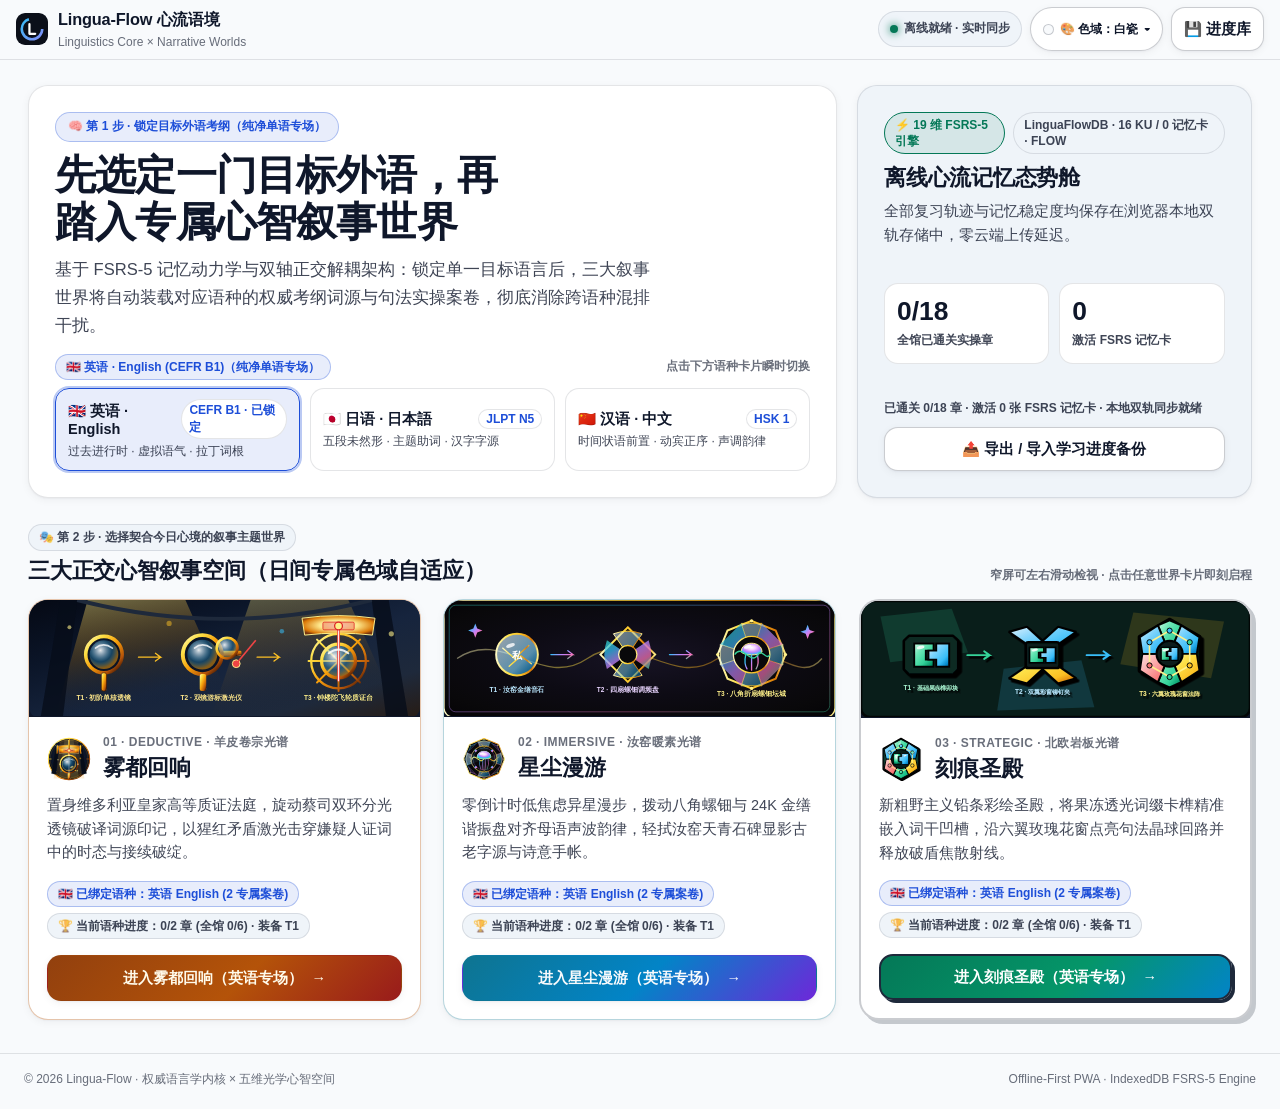
==== index.html @ 522f9309 "chore(release): deploy Lingua-Flow UI portal and 3 theme worlds [2026-11-11 00:54:59 UTC]" ====
<!DOCTYPE html>
<html lang="zh-CN" data-spectrum="porcelain">
<head>
  <meta charset="UTF-8">
  <meta name="viewport" content="width=device-width, initial-scale=1.0, viewport-fit=cover">
  <meta http-equiv="Content-Security-Policy" content="default-src 'self'; script-src 'self'; style-src 'self' 'unsafe-inline'; img-src 'self' data:; connect-src 'self'; object-src 'none'; base-uri 'self'; form-action 'none';">
  <meta name="theme-color" content="#f8fafc">
  <meta name="description" content="Lingua-Flow 心流语境：融合心理学与游戏化叙事的多语种习得平台，涵盖英语 CEFR、日语 JLPT 与汉语 HSK 权威考纲。">
  <title>Lingua-Flow 心流语境 | 心理学与游戏化外语习得平台</title>
  <link rel="manifest" href="manifest.json">
  <link rel="icon" type="image/svg+xml" href="assets/icons/logo.svg">
  <link rel="stylesheet" href="assets/css/app.css">
</head>
<body data-page-level="1">
  <!-- 顶部导航栏：离线状态 + Z-02 五维色域智能切换器 + Z-01 离线备份抽屉入口 -->
  <header class="top-navbar">
    <div class="navbar-inner">
      <a href="index.html" class="brand-group" aria-label="Lingua-Flow 首页">
        <img src="assets/icons/logo.svg" alt="Lingua-Flow 标志" class="brand-logo" width="32" height="32">
        <div>
          <div class="brand-title">Lingua-Flow 心流语境</div>
          <div class="brand-subtitle">Linguistics Core × Narrative Worlds</div>
        </div>
      </a>

      <div class="nav-controls-group">
        <div class="status-pill hide-on-mobile" id="offline-status-pill" aria-live="polite">
          <span class="status-dot" id="network-dot"></span>
          <span id="network-text">离线就绪 · 实时同步</span>
        </div>

        <!-- Z-02 五维明暗色域智能翻转切换器 (保留 8px 间隙，零遮挡触发源) -->
        <div class="optic-dropdown-anchor" id="spectrum-dropdown-anchor">
          <button type="button" class="optic-spectrum-btn" id="optic-spectrum-trigger" aria-haspopup="true" aria-expanded="false" aria-controls="optic-spectrum-menu">
            <span class="spectrum-swatch-dot" aria-hidden="true"></span>
            <span id="optic-spectrum-label">🎨 色域：白瓷</span>
            <span aria-hidden="true">▾</span>
          </button>
          <div class="optic-z2-dropdown" id="optic-spectrum-menu" role="menu" aria-hidden="true">
            <div class="dropdown-section-caption">五维光学色域 · 破除唯暗色视觉疲劳</div>
            <button type="button" class="spectrum-option-btn" data-spectrum-choice="auto" role="menuitemradio" aria-checked="true">
              <span class="spectrum-option-left">
                <span class="spectrum-chip-preview" style="background: linear-gradient(135deg, #f8fafc 50%, #f3efe6 50%);"></span>
                <span>✨ 主题情境自适应 (推荐)</span>
              </span>
              <span class="meta-pill">默认</span>
            </button>
            <button type="button" class="spectrum-option-btn" data-spectrum-choice="porcelain" role="menuitemradio" aria-checked="false">
              <span class="spectrum-option-left">
                <span class="spectrum-chip-preview" style="background-color: #f8fafc;"></span>
                <span>S1 · 日光白瓷</span>
              </span>
              <span class="meta-pill">清朗</span>
            </button>
            <button type="button" class="spectrum-option-btn" data-spectrum-choice="gallery" role="menuitemradio" aria-checked="false">
              <span class="spectrum-option-left">
                <span class="spectrum-chip-preview" style="background-color: #f5f5ef;"></span>
                <span>S2 · 汝窑暖素</span>
              </span>
              <span class="meta-pill">宣纸</span>
            </button>
            <button type="button" class="spectrum-option-btn" data-spectrum-choice="parchment" role="menuitemradio" aria-checked="false">
              <span class="spectrum-option-left">
                <span class="spectrum-chip-preview" style="background-color: #f3efe6;"></span>
                <span>S3 · 羊皮暖砂</span>
              </span>
              <span class="meta-pill">护眼</span>
            </button>
            <button type="button" class="spectrum-option-btn" data-spectrum-choice="slate" role="menuitemradio" aria-checked="false">
              <span class="spectrum-option-left">
                <span class="spectrum-chip-preview" style="background-color: #edf2f7;"></span>
                <span>S4 · 北欧雾灰</span>
              </span>
              <span class="meta-pill">岩板</span>
            </button>
            <button type="button" class="spectrum-option-btn" data-spectrum-choice="obsidian" role="menuitemradio" aria-checked="false">
              <span class="spectrum-option-left">
                <span class="spectrum-chip-preview" style="background-color: #0a0c10; border-color: #475569;"></span>
                <span>S5 · 黑曜暗夜</span>
              </span>
              <span class="meta-pill">夜审</span>
            </button>
          </div>
        </div>

        <button type="button" class="btn-secondary-ghost" id="open-backup-sheet-btn" style="min-height: 44px; padding: 6px 12px;">
          <span>💾 进度库</span>
        </button>
      </div>
    </div>
  </header>

  <div id="toast-container" aria-live="polite" aria-atomic="true"></div>

  <!-- L1 主画布：L-A1 瑞士便当盒 12 列非对称矩阵 + L-A4 移动端横向焦点画廊 -->
  <main class="l1-bento-shell">
    <section class="l1-top-bento-grid" aria-label="目标语种锁定与记忆态势舱">
      <!-- 左侧 8 列：第 1 步锁定纯净单语专场 -->
      <div class="bento-cell bento-hero-lang optic-stagger-item" style="--stagger-idx: 0;">
        <div style="display: flex; flex-direction: column; gap: 10px;">
          <div class="hero-eyebrow">
            <span>🧠 第 1 步 · 锁定目标外语考纲（纯净单语专场）</span>
          </div>
          <h1 class="l1-display-title">先选定一门目标外语，再踏入专属心智叙事世界</h1>
          <p class="hero-description">
            基于 FSRS-5 记忆动力学与双轴正交解耦架构：锁定单一目标语言后，三大叙事世界将自动装载对应语种的权威考纲词源与句法实操案卷，彻底消除跨语种混排干扰。
          </p>
        </div>

        <div style="display: flex; flex-direction: column; gap: 8px;">
          <div style="display: flex; align-items: center; justify-content: space-between; gap: 8px; flex-wrap: wrap;">
            <span class="meta-pill meta-pill-accent" id="current-lang-summary">🇬🇧 英语 · English (CEFR B1)（纯净单语专场）</span>
            <span style="font-size: var(--optic-font-xs); font-weight: 700; color: var(--text-tertiary);">点击下方语种卡片瞬时切换</span>
          </div>
          <div class="lang-selector-grid" id="home-lang-selector" role="radiogroup" aria-label="选择单一学习目标语言">
            <button type="button" class="lang-option-card is-selected" data-lang-select="en" role="radio" aria-checked="true">
              <div class="lang-option-top">
                <span class="lang-flag-title">🇬🇧 英语 · English</span>
                <span class="lang-std-badge">CEFR B1 · 已锁定</span>
              </div>
              <span style="font-size: var(--optic-font-xs); color: var(--text-secondary);">过去进行时 · 虚拟语气 · 拉丁词根</span>
            </button>
            <button type="button" class="lang-option-card" data-lang-select="ja" role="radio" aria-checked="false">
              <div class="lang-option-top">
                <span class="lang-flag-title">🇯🇵 日语 · 日本語</span>
                <span class="lang-std-badge">JLPT N5</span>
              </div>
              <span style="font-size: var(--optic-font-xs); color: var(--text-secondary);">五段未然形 · 主题助词 · 汉字字源</span>
            </button>
            <button type="button" class="lang-option-card" data-lang-select="zh" role="radio" aria-checked="false">
              <div class="lang-option-top">
                <span class="lang-flag-title">🇨🇳 汉语 · 中文</span>
                <span class="lang-std-badge">HSK 1</span>
              </div>
              <span style="font-size: var(--optic-font-xs); color: var(--text-secondary);">时间状语前置 · 动宾正序 · 声调韵律</span>
            </button>
          </div>
        </div>
      </div>

      <!-- 右侧 4 列：FSRS-5 记忆脉冲与离线存储态势岛 -->
      <aside class="bento-cell bento-telemetry-island optic-stagger-item" style="--stagger-idx: 1;" aria-label="本地记忆仓实时状态">
        <div style="display: flex; flex-direction: column; gap: 6px;">
          <div style="display: flex; align-items: center; justify-content: space-between; gap: 8px;">
            <span class="meta-pill meta-pill-success">⚡ 19 维 FSRS-5 引擎</span>
            <span class="meta-pill" id="db-stats-text">LinguaFlowDB · 就绪</span>
          </div>
          <h2 style="margin-top: 4px;">离线心流记忆态势舱</h2>
          <p style="font-size: var(--optic-font-sm);">
            全部复习轨迹与记忆稳定度均保存在浏览器本地双轨存储中，零云端上传延迟。
          </p>
        </div>

        <div class="bento-kpi-pair">
          <div class="bento-kpi-tile">
            <span class="bento-kpi-num" id="home-completed-count">0/18</span>
            <span class="bento-kpi-label">全馆已通关实操章</span>
          </div>
          <div class="bento-kpi-tile">
            <span class="bento-kpi-num" id="home-memcard-count">0</span>
            <span class="bento-kpi-label">激活 FSRS 记忆卡</span>
          </div>
        </div>

        <div style="display: flex; align-items: center; justify-content: space-between; gap: 8px; flex-wrap: wrap;">
          <span style="font-size: var(--optic-font-xs); font-weight: 700; color: var(--text-secondary);" id="home-progress-summary">已通关 0/18 章 · 本地双轨同步就绪</span>
          <button type="button" class="btn-secondary-ghost" id="bento-open-backup-btn" style="width: 100%; min-height: 44px;">
            <span>📤 导出 / 导入学习进度备份</span>
          </button>
        </div>
      </aside>
    </section>

    <!-- 第二幕：三大心智叙事世界 (桌面 3 列 Bento / 移动端横向焦点滑轨) -->
    <section aria-labelledby="themes-heading" style="display: flex; flex-direction: column; gap: 14px;">
      <div class="l1-worlds-section-header">
        <div>
          <span class="meta-pill" style="margin-bottom: 6px;">🎭 第 2 步 · 选择契合今日心境的叙事主题世界</span>
          <h2 id="themes-heading">三大正交心智叙事空间（日间专属色域自适应）</h2>
        </div>
        <span style="font-size: var(--optic-font-xs); font-weight: 700; color: var(--text-tertiary);">窄屏可左右滑动检视 · 点击任意世界卡片即刻启程</span>
      </div>

      <div class="themes-grid">
        <!-- 主题一：雾都回响 (Deductive · S3 羊皮暖砂卷宗) -->
        <article class="theme-card theme-deductive optic-stagger-item" data-theme-card="deductive" style="--stagger-idx: 2;">
          <div class="theme-banner-wrap">
            <img src="assets/textures/deductive/banner.svg" alt="雾都回响：维多利亚法庭与蔡司黄铜取证镜" class="theme-banner-img" width="600" height="180">
          </div>
          <div class="theme-card-body">
            <div class="theme-header-row">
              <img src="assets/textures/deductive/badge.svg" alt="雾都回响徽章" class="theme-badge-icon" width="44" height="44">
              <div>
                <div class="theme-tag">01 · DEDUCTIVE · 羊皮卷宗光谱</div>
                <h3 class="theme-title optic-card-title">雾都回响</h3>
              </div>
            </div>
            <p class="theme-desc">
              置身维多利亚皇家高等质证法庭，旋动蔡司双环分光透镜破译词源印记，以猩红矛盾激光击穿嫌疑人证词中的时态与接续破绽。
            </p>
            <div class="theme-card-pills">
              <span class="meta-pill meta-pill-accent" data-theme-lang-pill="deductive">🇬🇧 已绑定语种：英语 English</span>
              <span class="meta-pill" data-theme-progress-pill="deductive">🏆 当前语种进度：0/2 章</span>
            </div>
            <a href="deductive.html?lang=en" class="btn-theme btn-deductive" data-theme-link="deductive" style="width: 100%; margin-top: 6px;">
              <span data-theme-btn-text="deductive">进入雾都回响（英语专场）</span>
              <span aria-hidden="true">→</span>
            </a>
          </div>
        </article>

        <!-- 主题二：星尘漫游 (Immersive · S2 汝窑天青素白) -->
        <article class="theme-card theme-immersive optic-stagger-item" data-theme-card="immersive" style="--stagger-idx: 3;">
          <div class="theme-banner-wrap">
            <img src="assets/textures/immersive/banner.svg" alt="星尘漫游：宋代汝窑天青与金缮谐振星盘" class="theme-banner-img" width="600" height="180">
          </div>
          <div class="theme-card-body">
            <div class="theme-header-row">
              <img src="assets/textures/immersive/badge.svg" alt="星尘漫游徽章" class="theme-badge-icon" width="44" height="44">
              <div>
                <div class="theme-tag">02 · IMMERSIVE · 汝窑暖素光谱</div>
                <h3 class="theme-title optic-card-title">星尘漫游</h3>
              </div>
            </div>
            <p class="theme-desc">
              零倒计时低焦虑异星漫步，拨动八角螺钿与 24K 金缮谐振盘对齐母语声波韵律，轻拭汝窑天青石碑显影古老字源与诗意手帐。
            </p>
            <div class="theme-card-pills">
              <span class="meta-pill meta-pill-accent" data-theme-lang-pill="immersive">🇬🇧 已绑定语种：英语 English</span>
              <span class="meta-pill" data-theme-progress-pill="immersive">🏆 当前语种进度：0/2 章</span>
            </div>
            <a href="immersive.html?lang=en" class="btn-theme btn-immersive" data-theme-link="immersive" style="width: 100%; margin-top: 6px;">
              <span data-theme-btn-text="immersive">进入星尘漫游（英语专场）</span>
              <span aria-hidden="true">→</span>
            </a>
          </div>
        </article>

        <!-- 主题三：刻痕圣殿 (Strategic · S4 北欧雾灰岩板) -->
        <article class="theme-card theme-strategic optic-stagger-item" data-theme-card="strategic" style="--stagger-idx: 4;">
          <div class="theme-banner-wrap">
            <img src="assets/textures/strategic/banner.svg" alt="刻痕圣殿：铅条彩绘玻璃花窗与果冻榫卯" class="theme-banner-img" width="600" height="180">
          </div>
          <div class="theme-card-body">
            <div class="theme-header-row">
              <img src="assets/textures/strategic/badge.svg" alt="刻痕圣殿徽章" class="theme-badge-icon" width="44" height="44">
              <div>
                <div class="theme-tag">03 · STRATEGIC · 北欧岩板光谱</div>
                <h3 class="theme-title optic-card-title">刻痕圣殿</h3>
              </div>
            </div>
            <p class="theme-desc">
              新粗野主义铅条彩绘圣殿，将果冻透光词缀卡榫精准嵌入词干凹槽，沿六翼玫瑰花窗点亮句法晶球回路并释放破盾焦散射线。
            </p>
            <div class="theme-card-pills">
              <span class="meta-pill meta-pill-accent" data-theme-lang-pill="strategic">🇬🇧 已绑定语种：英语 English</span>
              <span class="meta-pill" data-theme-progress-pill="strategic">🏆 当前语种进度：0/2 章</span>
            </div>
            <a href="strategic.html?lang=en" class="btn-theme btn-strategic" data-theme-link="strategic" style="width: 100%; margin-top: 6px;">
              <span data-theme-btn-text="strategic">进入刻痕圣殿（英语专场）</span>
              <span aria-hidden="true">→</span>
            </a>
          </div>
        </article>
      </div>
    </section>
  </main>

  <!-- Z-01 主动唤醒抽屉：客户端学习进度离线备份与跨设备迁移 (z-index: 200) -->
  <div class="optic-sheet-backdrop" id="backup-progress-sheet" hidden aria-hidden="true" role="dialog" aria-modal="true" aria-labelledby="backup-sheet-title">
    <div class="optic-sheet-panel">
      <div class="optic-sheet-header">
        <div>
          <span class="meta-pill meta-pill-success">💾 纯客户端双轨持久化</span>
          <h2 class="optic-sheet-title" id="backup-sheet-title" style="margin-top: 4px;">学习进度备份与跨设备迁移</h2>
        </div>
        <button type="button" class="sheet-close-btn" data-close-sheet="backup-progress-sheet" aria-label="关闭进度管理抽屉">✕ 关闭</button>
      </div>
      <div class="optic-sheet-body">
        <p>
          所有通关章节、解锁词条与 19 维 FSRS-5 记忆稳定度均实时保存在本地 IndexedDB 与镜像仓中。您可随时导出标准 JSON 备份文件，在平板、手机或桌面浏览器上一键导入恢复。
        </p>
        <div style="display: flex; flex-wrap: wrap; gap: 10px;">
          <button type="button" class="btn-secondary-ghost" id="btn-export-progress">
            <span>📥 导出进度 JSON</span>
          </button>
          <button type="button" class="btn-secondary-ghost" id="btn-import-progress">
            <span>📤 导入备份 JSON</span>
          </button>
          <input type="file" id="input-import-progress" accept="application/json,.json" hidden aria-hidden="true">
          <button type="button" class="btn-secondary-ghost" id="btn-reset-progress" style="color: var(--accent-crimson);">
            <span>🗑️ 清空本地记录</span>
          </button>
        </div>
      </div>
    </div>
  </div>

  <footer class="site-footer">
    <div>© 2026 Lingua-Flow · 权威语言学内核 × 五维光学心智空间</div>
    <div>Offline-First PWA · IndexedDB FSRS-5 Engine</div>
  </footer>

  <script src="assets/js/app.js"></script>
</body>
</html>
---- assets/css/app.css ----
@charset "UTF-8";
/**
 * Lingua-Flow 全局设计系统与三轴空间动态样式表 (Optic-Resonance v4.0)
 * 严格遵循：
 *   1. L01 五维明暗色域光谱系统 (S1 白瓷 / S2 汝窑暖素 / S3 羊皮暖砂 / S4 北欧雾灰 / S5 黑曜暗夜)
 *   2. L02 多范式空间布局拓扑 (L-A1 Bento 12列矩阵 / L-A2 黄金主从双舞台 / L-A3 微岛HUD / L-A4 横向画廊 / L-A5 幻灯片甲板 / L-A11 扇形词牌场 / L-A16 拇指壳层)
 *   3. L03~L05 & D09 精密字体排印工程 (clamp流体字阶 / 65ch最佳行宽 / text-wrap:balance / 正文对比度≥78% / ruby防碰撞 / 100% tabular-nums)
 *   4. L06~L09 Y轴一屏守恒、32px边缘渐变羽化遮罩与Z轴立体唤醒消解遮挡体系
 *   5. L10 & D01~D15 纯合成层物理动效红线 (仅限 transform/opacity/filter/color/background-color/border-color/box-shadow，0 布局重排属性)
 */

/* ============================================================================
 * 1. 全局设计令牌：流体字阶、动效物理常数、Y/Z 轴遮罩与默认 S1 日光白瓷色域
 * ============================================================================ */
:root {
  color-scheme: light;

  /* 字体族：兼顾西文几何人文感、中日韩清晰笔画与等宽遥测数字 */
  --font-sans: "Inter", -apple-system, BlinkMacSystemFont, "Segoe UI", "PingFang SC",
    "Hiragino Sans GB", "Microsoft YaHei", "Noto Sans CJK SC", "Noto Sans JP", sans-serif;
  --font-serif-editorial: "Georgia", "Noto Serif SC", "Source Han Serif SC", "Songti SC", serif;
  --font-mono: "JetBrains Mono", "Cascadia Code", "SFMono-Regular", Consolas, monospace;

  /* 5.1 流体模数字阶系统 (最小绝对下限 12px = 0.75rem) */
  --optic-font-display: clamp(1.65rem, 2.6vw + 0.9rem, 2.55rem);
  --optic-font-h1: clamp(1.32rem, 1.8vw + 0.78rem, 1.92rem);
  --optic-font-h2: clamp(1.1rem, 1.0vw + 0.72rem, 1.38rem);
  --optic-font-h3: clamp(0.98rem, 0.5vw + 0.82rem, 1.14rem);
  --optic-font-body: clamp(0.9375rem, 0.22vw + 0.86rem, 1.04rem);
  --optic-font-sm: clamp(0.84375rem, 0.15vw + 0.8rem, 0.90625rem);
  --optic-font-xs: 0.75rem;

  /* 最佳阅读行宽钳制 (65ch / 中文 36em / 严控 <= 740px) */
  --optic-measure-optimal: min(65ch, 740px);

  /* 空间间距与圆角令牌 */
  --optic-space-xs: 6px;
  --optic-space-sm: 10px;
  --optic-space-md: 16px;
  --optic-space-lg: 24px;
  --optic-space-xl: 32px;

  --radius-sm: 10px;
  --radius-md: 14px;
  --radius-lg: 20px;
  --radius-xl: 26px;
  --radius-pill: 9999px;

  /* 物理动效时间与缓动曲线 (D03~D06 非对称出入场) */
  --optic-ease-cinematic: cubic-bezier(0.16, 1, 0.3, 1);
  --optic-ease-out: cubic-bezier(0.22, 1, 0.36, 1);
  --optic-ease-exit: cubic-bezier(0.7, 0, 0.84, 0);
  --optic-ease-spring: cubic-bezier(0.34, 1.42, 0.64, 1);

  --optic-dur-instant: 80ms;
  --optic-dur-fast: 180ms;
  --optic-dur-exit: 220ms;
  --optic-dur-slide-exit: 260ms;
  --optic-dur-enter: 420ms;
  --optic-stagger-step: 45ms;
  --optic-stagger-cap: 360ms;

  /* Y 轴与 X 轴边缘渐变羽化遮罩 (L07: 28~32px 柔和渐隐) */
  --optic-mask-y-fade: linear-gradient(
    to bottom,
    transparent 0px,
    #000 28px,
    #000 calc(100% - 28px),
    transparent 100%
  );
  --optic-mask-y-bottom-only: linear-gradient(
    to bottom,
    #000 0px,
    #000 calc(100% - 28px),
    transparent 100%
  );
  --optic-mask-x-fade: linear-gradient(
    to right,
    #000 0px,
    #000 calc(100% - 28px),
    transparent 100%
  );

  /* Z 轴层级规范 (Z0~Z4) */
  --z-base: 1;
  --z-lifted-card: 12;
  --z-sticky-nav: 60;
  --z-dropdown: 100;
  --z-drawer: 200;
  --z-spotlight: 300;
  --z-toast: 400;

  /* 默认色域 S1: 日光白瓷 (Daylight-Porcelain) */
  --bg-canvas: #f8fafc;
  --bg-canvas-alt: #f1f5f9;
  --bg-surface: #ffffff;
  --bg-surface-elevated: #ffffff;
  --bg-surface-subtle: #f1f5f9;
  --bg-glass-nav: rgba(248, 250, 252, 0.88);
  --optic-z-scrim: rgba(15, 23, 42, 0.44);

  /* 四级可读性对比度黄金走廊 (L03: 正文/次级正文有效不透明度 >= 0.78) */
  --text-primary: #0f172a;
  --text-secondary: rgba(15, 23, 42, 0.80);
  --text-tertiary: rgba(15, 23, 42, 0.62);
  --text-muted: rgba(15, 23, 42, 0.40);

  --border-subtle: rgba(15, 23, 42, 0.11);
  --border-strong: rgba(15, 23, 42, 0.22);
  --shadow-elevation-1: 0 2px 8px rgba(15, 23, 42, 0.05), 0 1px 2px rgba(15, 23, 42, 0.04);
  --shadow-elevation-2: 0 12px 28px -6px rgba(15, 23, 42, 0.10), 0 4px 10px -2px rgba(15, 23, 42, 0.05);
  --shadow-elevation-3: 0 22px 48px -10px rgba(15, 23, 42, 0.18), 0 8px 18px -4px rgba(15, 23, 42, 0.08);

  /* 语义强调色 (在亮底上具备高对比度 WCAG AA+) */
  --accent-primary: #1d4ed8;
  --accent-primary-soft: rgba(29, 78, 216, 0.10);
  --accent-primary-border: rgba(29, 78, 216, 0.30);
  --accent-secondary: #b45309;
  --accent-emerald: #047857;
  --accent-emerald-soft: rgba(4, 120, 87, 0.11);
  --accent-amber: #b45309;
  --accent-amber-soft: rgba(180, 83, 9, 0.12);
  --accent-crimson: #b91c1c;
  --accent-crimson-soft: rgba(185, 28, 28, 0.10);
  --accent-cyan: #0369a1;
  --accent-cyan-soft: rgba(3, 105, 161, 0.10);
  --accent-violet: #6d28d9;
  --accent-violet-soft: rgba(109, 40, 217, 0.10);

  /* 按钮前景色令牌 */
  --btn-primary-bg: linear-gradient(135deg, #1e40af 0%, #1d4ed8 100%);
  --btn-primary-fg: #ffffff;
}

/* ============================================================================
 * 2. 五维明暗色域光谱矩阵 (S1 白瓷 / S2 汝窑暖素 / S3 羊皮暖砂 / S4 北欧雾灰 / S5 黑曜暗夜)
 * ============================================================================ */

/* S1: 日光白瓷 (Daylight-Porcelain) */
html[data-spectrum="porcelain"],
body[data-spectrum="porcelain"] {
  color-scheme: light;
  --bg-canvas: #f8fafc;
  --bg-canvas-alt: #f1f5f9;
  --bg-surface: #ffffff;
  --bg-surface-elevated: #ffffff;
  --bg-surface-subtle: #eff4f9;
  --bg-glass-nav: rgba(248, 250, 252, 0.90);
  --text-primary: #0f172a;
  --text-secondary: rgba(15, 23, 42, 0.80);
  --text-tertiary: rgba(15, 23, 42, 0.62);
  --border-subtle: rgba(15, 23, 42, 0.11);
  --border-strong: rgba(15, 23, 42, 0.22);
}

/* S2: 美术馆暖素白 / 宋代汝窑天青素白 (Gallery-Alabaster · 星尘漫游默认昼间光谱) */
html[data-spectrum="gallery"],
body[data-spectrum="gallery"] {
  color-scheme: light;
  --bg-canvas: #f5f5ef;
  --bg-canvas-alt: #eceee6;
  --bg-surface: #fcfcf9;
  --bg-surface-elevated: #ffffff;
  --bg-surface-subtle: #ebede5;
  --bg-glass-nav: rgba(245, 245, 239, 0.90);
  --optic-z-scrim: rgba(21, 28, 30, 0.42);
  --text-primary: #141a1d;
  --text-secondary: rgba(20, 26, 29, 0.80);
  --text-tertiary: rgba(20, 26, 29, 0.62);
  --border-subtle: rgba(20, 48, 52, 0.13);
  --border-strong: rgba(14, 116, 144, 0.28);
  --shadow-elevation-1: 0 2px 10px rgba(20, 36, 38, 0.05);
  --shadow-elevation-2: 0 14px 30px -8px rgba(20, 36, 38, 0.09);
}

/* S3: 温润羊皮暖砂 (Warm-Parchment · 雾都回响默认昼间卷宗光谱) */
html[data-spectrum="parchment"],
body[data-spectrum="parchment"] {
  color-scheme: light;
  --bg-canvas: #f3efe6;
  --bg-canvas-alt: #eae3d5;
  --bg-surface: #faf7f0;
  --bg-surface-elevated: #fffdf8;
  --bg-surface-subtle: #ede6d8;
  --bg-glass-nav: rgba(243, 239, 230, 0.91);
  --optic-z-scrim: rgba(28, 25, 23, 0.46);
  --text-primary: #1c1917;
  --text-secondary: rgba(28, 25, 23, 0.81);
  --text-tertiary: rgba(28, 25, 23, 0.63);
  --border-subtle: rgba(120, 83, 42, 0.18);
  --border-strong: rgba(146, 64, 14, 0.34);
  --shadow-elevation-1: 0 2px 8px rgba(68, 48, 24, 0.07);
  --shadow-elevation-2: 0 14px 30px -8px rgba(68, 48, 24, 0.12);
}

/* S4: 北欧雾灰岩板 (Nordic-Slate · 刻痕圣殿默认昼间构筑光谱) */
html[data-spectrum="slate"],
body[data-spectrum="slate"] {
  color-scheme: light;
  --bg-canvas: #edf2f7;
  --bg-canvas-alt: #e2e8f0;
  --bg-surface: #f8fafc;
  --bg-surface-elevated: #ffffff;
  --bg-surface-subtle: #e2e8f0;
  --bg-glass-nav: rgba(237, 242, 247, 0.91);
  --optic-z-scrim: rgba(15, 23, 42, 0.48);
  --text-primary: #0f172a;
  --text-secondary: rgba(15, 23, 42, 0.81);
  --text-tertiary: rgba(15, 23, 42, 0.63);
  --border-subtle: rgba(15, 23, 42, 0.15);
  --border-strong: rgba(15, 23, 42, 0.32);
  --shadow-elevation-1: 0 2px 8px rgba(15, 23, 42, 0.06);
  --shadow-elevation-2: 0 14px 28px -6px rgba(15, 23, 42, 0.12);
}

/* S5: 黑曜深邃暗夜 (Obsidian-Nocturne · 受限夜审与暗房沉浸光谱) */
html[data-spectrum="obsidian"],
body[data-spectrum="obsidian"] {
  color-scheme: dark;
  --bg-canvas: #0a0c10;
  --bg-canvas-alt: #10141d;
  --bg-surface: #131822;
  --bg-surface-elevated: #19202e;
  --bg-surface-subtle: #1c2434;
  --bg-glass-nav: rgba(10, 12, 16, 0.88);
  --optic-z-scrim: rgba(2, 6, 14, 0.68);

  --text-primary: #f3f4f6;
  --text-secondary: rgba(243, 244, 246, 0.82);
  --text-tertiary: rgba(243, 244, 246, 0.64);
  --text-muted: rgba(243, 244, 246, 0.40);

  --border-subtle: rgba(255, 255, 255, 0.12);
  --border-strong: rgba(255, 255, 255, 0.24);
  --shadow-elevation-1: 0 4px 14px rgba(0, 0, 0, 0.38);
  --shadow-elevation-2: 0 16px 36px -6px rgba(0, 0, 0, 0.55);
  --shadow-elevation-3: 0 26px 56px -10px rgba(0, 0, 0, 0.72);

  --accent-primary: #60a5fa;
  --accent-primary-soft: rgba(96, 165, 250, 0.15);
  --accent-primary-border: rgba(96, 165, 250, 0.36);
  --accent-secondary: #fbbf24;
  --accent-emerald: #34d399;
  --accent-emerald-soft: rgba(52, 211, 153, 0.15);
  --accent-amber: #fbbf24;
  --accent-amber-soft: rgba(251, 191, 36, 0.15);
  --accent-crimson: #f87171;
  --accent-crimson-soft: rgba(248, 113, 113, 0.16);
  --accent-cyan: #38bdf8;
  --accent-cyan-soft: rgba(56, 189, 248, 0.15);
  --accent-violet: #c084fc;
  --accent-violet-soft: rgba(192, 132, 252, 0.16);
}

/* ============================================================================
 * 3. 三大叙事主题的专属视觉语义令牌 (与五维光谱正交叠加，严禁写死暗色纯黑底)
 * ============================================================================ */

/* 主题一：雾都回响 (Deductive · 维多利亚法庭卷宗 × 蔡司黄铜 × 火漆猩红) */
body.theme-page-deductive {
  --theme-accent: #9a3412;
  --theme-accent-strong: #b45309;
  --theme-accent-secondary: #b91c1c;
  --theme-accent-soft: rgba(180, 83, 9, 0.11);
  --theme-accent-border: rgba(146, 64, 14, 0.32);
  --theme-btn-bg: linear-gradient(135deg, #92400e 0%, #b45309 55%, #991b1b 100%);
  --theme-btn-fg: #fffbeb;
  --theme-card-border-style: double;
  --theme-card-border-width: 3px;
}

html[data-spectrum="obsidian"] body.theme-page-deductive,
body.theme-page-deductive[data-spectrum="obsidian"] {
  --bg-canvas: #090d16;
  --bg-surface: #111827;
  --bg-surface-elevated: #182235;
  --bg-surface-subtle: #1e293b;
  --theme-accent: #fbbf24;
  --theme-accent-strong: #fde68a;
  --theme-accent-secondary: #f87171;
  --theme-accent-soft: rgba(245, 158, 11, 0.15);
  --theme-accent-border: rgba(245, 158, 11, 0.38);
  --theme-btn-bg: linear-gradient(135deg, #b45309 0%, #d97706 55%, #b91c1c 100%);
  --theme-btn-fg: #fffbeb;
}

/* 主题二：星尘漫游 (Immersive · 宋代汝窑天青 × 24K 金缮 × 夜光螺钿) */
body.theme-page-immersive {
  --theme-accent: #0e7490;
  --theme-accent-strong: #0369a1;
  --theme-accent-secondary: #6d28d9;
  --theme-accent-soft: rgba(14, 116, 144, 0.10);
  --theme-accent-border: rgba(14, 116, 144, 0.28);
  --theme-btn-bg: linear-gradient(135deg, #0e7490 0%, #0284c7 52%, #6d28d9 100%);
  --theme-btn-fg: #f8fafc;
}

html[data-spectrum="obsidian"] body.theme-page-immersive,
body.theme-page-immersive[data-spectrum="obsidian"] {
  --bg-canvas: #080a12;
  --bg-surface: #111522;
  --bg-surface-elevated: #171c2e;
  --bg-surface-subtle: #1e253b;
  --theme-accent: #7dd3fc;
  --theme-accent-strong: #bae6fd;
  --theme-accent-secondary: #c084fc;
  --theme-accent-soft: rgba(125, 211, 252, 0.14);
  --theme-accent-border: rgba(125, 211, 252, 0.34);
  --theme-btn-bg: linear-gradient(135deg, #0369a1 0%, #0284c7 50%, #7c3aed 100%);
  --theme-btn-fg: #f8fafc;
}

/* 主题三：刻痕圣殿 (Strategic · 新粗野主义铅条花窗 × 果冻透光 × 翡翠奥术) */
body.theme-page-strategic {
  --theme-accent: #047857;
  --theme-accent-strong: #065f46;
  --theme-accent-secondary: #0369a1;
  --theme-accent-soft: rgba(4, 120, 87, 0.11);
  --theme-accent-border: #1e293b;
  --theme-lead-came: #1e293b;
  --theme-hard-shadow: 3px 3px 0 #1e293b;
  --theme-btn-bg: linear-gradient(135deg, #047857 0%, #059669 55%, #0284c7 100%);
  --theme-btn-fg: #ffffff;
}

html[data-spectrum="obsidian"] body.theme-page-strategic,
body.theme-page-strategic[data-spectrum="obsidian"] {
  --bg-canvas: #050b0a;
  --bg-surface: #0c1715;
  --bg-surface-elevated: #11221f;
  --bg-surface-subtle: #162d29;
  --theme-accent: #34d399;
  --theme-accent-strong: #6ee7b7;
  --theme-accent-secondary: #38bdf8;
  --theme-accent-soft: rgba(52, 211, 153, 0.15);
  --theme-accent-border: #34d399;
  --theme-lead-came: #020605;
  --theme-hard-shadow: 4px 4px 0 #020605;
  --theme-btn-bg: linear-gradient(135deg, #059669 0%, #10b981 55%, #0284c7 100%);
  --theme-btn-fg: #022c22;
}

/* ============================================================================
 * 4. 基础重置与精密字体排印卫生 (L03 ~ L05 & D09)
 * ============================================================================ */
*,
*::before,
*::after {
  box-sizing: border-box;
}

:where(*, *::before, *::after) {
  transition-property: none;
}

[hidden] {
  display: none !important;
}

html {
  font-size: 16px;
  -webkit-text-size-adjust: 100%;
  scroll-behavior: smooth;
}

body {
  margin: 0;
  padding: 0;
  min-height: 100dvh;
  overflow-x: hidden;
  font-family: var(--font-sans);
  font-size: var(--optic-font-body);
  line-height: 1.65;
  color: var(--text-primary);
  background-color: var(--bg-canvas);
  padding-top: env(safe-area-inset-top, 0px);
  padding-left: env(safe-area-inset-left, 0px);
  padding-right: env(safe-area-inset-right, 0px);
  transition: background-color 240ms var(--optic-ease-out), color 240ms var(--optic-ease-out);
}

/* L04: 所有标题与微提示 100% 启用智能断行平衡，消灭孤字 */
h1,
h2,
h3,
h4,
.optic-card-title,
.optic-slide-title,
.lab-title,
.card-title,
.hub-chapter-title,
.stage-chapter-title,
.micro-prompt-pill {
  margin: 0;
  font-weight: 800;
  color: var(--text-primary);
  text-wrap: balance;
}

h1 {
  font-size: var(--optic-font-h1);
  line-height: 1.22;
  letter-spacing: -0.015em;
}

h2 {
  font-size: var(--optic-font-h2);
  line-height: 1.30;
  letter-spacing: -0.010em;
}

h3 {
  font-size: var(--optic-font-h3);
  line-height: 1.38;
  letter-spacing: -0.005em;
}

/* L03 ~ L05: 正文段落最佳行宽钳制 (<= 65ch / 740px)、黄金行高 (1.68) 与高对比度 (>= 0.80) */
p,
.optic-body-text,
.optic-slide-desc,
.lab-desc,
.hero-description {
  margin: 0;
  max-width: var(--optic-measure-optimal);
  font-size: var(--optic-font-body);
  line-height: 1.68;
  color: var(--text-secondary);
  text-align: left;
  text-wrap: pretty;
  line-break: strict;
  overflow-wrap: break-word;
}

/* 多语种 <ruby>/<rt> 振假名与汉语拼音防碰撞铁律 (L05: line-height 2.05) */
ruby {
  ruby-position: over;
  ruby-align: center;
  line-height: 2.05;
}

rt {
  font-size: clamp(0.64rem, 0.65em, 0.78rem);
  font-weight: 600;
  color: var(--theme-accent, var(--accent-cyan));
  letter-spacing: 0.02em;
  user-select: none;
}

/* D09: 动态数值 100% 强制启用等宽数字对齐，彻底消灭跳动抖动 */
[id*="price"],
[id*="count"],
[id*="val"],
[class*="odometer"],
[class*="metric"],
[class*="num"],
.tabular-nums,
.meta-pill,
.status-badge,
.phase-num,
.op-step-num,
.usage-step-num,
.zeiss-focus-readout,
.telemetry-stat-value {
  font-variant-numeric: tabular-nums;
}

a {
  color: inherit;
  text-decoration: none;
}

button,
input,
select {
  font-family: inherit;
}

/* 键盘焦点可达性环 */
:focus-visible {
  outline: 2px solid var(--theme-accent, var(--accent-primary));
  outline-offset: 2px;
}

/* ============================================================================
 * 5. 顶栏导航与 Z-02 五维色域智能避让切换器 (z-index: 100, 8px 呼吸间隙防遮挡)
 * ============================================================================ */
.top-navbar {
  position: sticky;
  top: 0;
  z-index: var(--z-sticky-nav);
  background-color: var(--bg-glass-nav);
  backdrop-filter: blur(14px);
  -webkit-backdrop-filter: blur(14px);
  border-bottom: 1px solid var(--border-subtle);
}

.navbar-inner {
  max-width: 1360px;
  margin: 0 auto;
  min-height: 56px;
  padding: 6px 16px;
  display: flex;
  align-items: center;
  justify-content: space-between;
  gap: 10px;
  flex-wrap: wrap;
}

.brand-group {
  display: inline-flex;
  align-items: center;
  gap: 10px;
  min-height: 44px;
}

.brand-logo {
  width: 32px;
  height: 32px;
  border-radius: 9px;
  flex-shrink: 0;
}

.brand-title {
  font-size: 1.02rem;
  font-weight: 800;
  color: var(--text-primary);
  letter-spacing: -0.01em;
}

.brand-subtitle {
  font-size: var(--optic-font-xs);
  color: var(--text-tertiary);
}

.nav-controls-group {
  display: flex;
  align-items: center;
  gap: 8px;
  flex-wrap: wrap;
}

.status-pill {
  display: inline-flex;
  align-items: center;
  gap: 6px;
  min-height: 36px;
  padding: 4px 11px;
  border-radius: var(--radius-pill);
  background-color: var(--bg-surface-subtle);
  border: 1px solid var(--border-subtle);
  font-size: var(--optic-font-xs);
  font-weight: 600;
  color: var(--text-secondary);
}

.status-dot {
  width: 8px;
  height: 8px;
  border-radius: 50%;
  background-color: var(--accent-emerald);
  flex-shrink: 0;
}

/* Z-02 智能避让下拉容器 (保留 8px 间隙，绝不遮挡触发按钮本身) */
.optic-dropdown-anchor {
  position: relative;
  display: inline-flex;
}

.optic-spectrum-btn {
  display: inline-flex;
  align-items: center;
  gap: 6px;
  min-height: 44px;
  min-width: 44px;
  padding: 6px 12px;
  border-radius: var(--radius-pill);
  border: 1px solid var(--border-strong);
  background-color: var(--bg-surface);
  color: var(--text-primary);
  font-size: var(--optic-font-xs);
  font-weight: 700;
  cursor: pointer;
  box-shadow: var(--shadow-elevation-1);
  transition: transform 180ms var(--optic-ease-out), background-color 180ms ease, border-color 180ms ease, box-shadow 180ms ease;
}

.optic-spectrum-btn:hover {
  transform: translateY(-1px);
  border-color: var(--theme-accent, var(--accent-primary));
}

.spectrum-swatch-dot {
  width: 11px;
  height: 11px;
  border-radius: 50%;
  border: 1.5px solid var(--border-strong);
  background-color: var(--bg-canvas);
  flex-shrink: 0;
}

.optic-z2-dropdown {
  position: absolute;
  top: calc(100% + 8px);
  right: 0;
  z-index: var(--z-dropdown);
  width: min(276px, calc(100vw - 24px));
  padding: 8px;
  border-radius: var(--radius-md);
  background-color: var(--bg-surface-elevated);
  border: 1px solid var(--border-strong);
  box-shadow: var(--shadow-elevation-3);
  transform-origin: top right;
  opacity: 0;
  transform: translate3d(0, -6px, 0) scale(0.97);
  pointer-events: none;
  transition: opacity var(--optic-dur-exit) var(--optic-ease-exit),
    transform var(--optic-dur-exit) var(--optic-ease-exit);
}

.optic-z2-dropdown.is-flipped-up {
  top: auto;
  bottom: calc(100% + 8px);
  transform-origin: bottom right;
}

.optic-z2-dropdown.is-flipped-left {
  right: auto;
  left: 0;
}

.optic-z2-dropdown.is-open {
  opacity: 1;
  transform: translate3d(0, 0, 0) scale(1);
  pointer-events: auto;
  transition: opacity var(--optic-dur-enter) var(--optic-ease-cinematic),
    transform var(--optic-dur-enter) var(--optic-ease-cinematic);
}

.dropdown-section-caption {
  padding: 4px 8px 6px;
  font-size: var(--optic-font-xs);
  font-weight: 700;
  color: var(--text-tertiary);
  border-bottom: 1px solid var(--border-subtle);
  margin-bottom: 4px;
}

.spectrum-option-btn {
  width: 100%;
  min-height: 44px;
  padding: 7px 10px;
  border: 1px solid transparent;
  border-radius: var(--radius-sm);
  background-color: transparent;
  color: var(--text-primary);
  display: flex;
  align-items: center;
  justify-content: space-between;
  gap: 8px;
  font-size: var(--optic-font-sm);
  font-weight: 600;
  text-align: left;
  cursor: pointer;
  transition: background-color 160ms ease, border-color 160ms ease, transform 160ms var(--optic-ease-out);
}

.spectrum-option-btn:hover {
  background-color: var(--bg-surface-subtle);
}

.spectrum-option-btn.is-active {
  background-color: var(--theme-accent-soft, var(--accent-primary-soft));
  border-color: var(--theme-accent, var(--accent-primary));
  font-weight: 800;
}

.spectrum-option-left {
  display: inline-flex;
  align-items: center;
  gap: 8px;
}

.spectrum-chip-preview {
  width: 16px;
  height: 16px;
  border-radius: 50%;
  border: 1px solid rgba(15, 23, 42, 0.28);
  flex-shrink: 0;
}

/* ============================================================================
 * 6. 通用交互按钮、六态磁吸微交互 (C13: >= 44x44px, 80ms 受压保底) 与徽章
 * ============================================================================ */
.btn-theme,
.btn-secondary-ghost {
  display: inline-flex;
  align-items: center;
  justify-content: center;
  gap: 8px;
  min-height: 46px;
  min-width: 44px;
  padding: 10px 16px;
  border-radius: var(--radius-md);
  font-size: var(--optic-font-sm);
  font-weight: 800;
  line-height: 1.25;
  cursor: pointer;
  user-select: none;
  touch-action: manipulation;
  transition: transform 180ms var(--optic-ease-out),
    box-shadow 180ms var(--optic-ease-out),
    background-color 180ms ease,
    border-color 180ms ease,
    opacity 180ms ease;
}

.btn-theme {
  border: 1px solid transparent;
  background: var(--theme-btn-bg, var(--btn-primary-bg));
  color: var(--theme-btn-fg, var(--btn-primary-fg));
  box-shadow: var(--shadow-elevation-1);
}

.btn-deductive {
  background: linear-gradient(135deg, #92400e 0%, #b45309 55%, #991b1b 100%);
  color: #fffbeb;
}

.btn-immersive {
  background: linear-gradient(135deg, #0e7490 0%, #0284c7 52%, #6d28d9 100%);
  color: #f8fafc;
}

.btn-strategic {
  background: linear-gradient(135deg, #047857 0%, #059669 55%, #0284c7 100%);
  color: #ffffff;
  border: 2px solid var(--theme-lead-came, #1e293b);
  box-shadow: var(--theme-hard-shadow, 3px 3px 0 #1e293b);
}

html[data-spectrum="obsidian"] .btn-strategic,
body[data-spectrum="obsidian"] .btn-strategic {
  color: #ecfdf5;
}

.btn-secondary-ghost {
  background-color: var(--bg-surface);
  color: var(--text-primary);
  border: 1px solid var(--border-strong);
  box-shadow: var(--shadow-elevation-1);
}

.btn-theme:hover,
.btn-secondary-ghost:hover {
  transform: translateY(-2px);
  box-shadow: var(--shadow-elevation-2);
}

/* C13: 80ms 受压行程与连续介质弹性释放 */
.is-optic-pressed {
  transform: scale(0.965) translateY(1px) !important;
  transition-duration: 50ms !important;
}

.is-optic-released {
  animation: opticSpringRelease 280ms var(--optic-ease-spring);
}

@keyframes opticSpringRelease {
  0% {
    transform: scale(0.965);
  }
  55% {
    transform: scale(1.018);
  }
  100% {
    transform: scale(1);
  }
}

.btn-theme.is-submit-ready {
  box-shadow: 0 0 0 3px var(--theme-accent-soft, rgba(52, 211, 153, 0.28)), var(--shadow-elevation-2);
}

.meta-pill,
.status-badge {
  display: inline-flex;
  align-items: center;
  gap: 5px;
  padding: 4px 10px;
  border-radius: var(--radius-pill);
  font-size: var(--optic-font-xs);
  font-weight: 700;
  line-height: 1.35;
  background-color: var(--bg-surface-subtle);
  color: var(--text-secondary);
  border: 1px solid var(--border-subtle);
}

.meta-pill-success {
  background-color: var(--accent-emerald-soft);
  color: var(--accent-emerald);
  border-color: var(--accent-emerald);
}

.meta-pill-accent {
  background-color: var(--theme-accent-soft, var(--accent-primary-soft));
  color: var(--theme-accent, var(--accent-primary));
  border-color: var(--theme-accent-border, var(--accent-primary-border));
}

/* C06: Bento 波前级联动画 (严守最大延迟封顶 <= 360ms, D06) */
.optic-stagger-item {
  animation: opticWavefrontEnter var(--optic-dur-enter) var(--optic-ease-cinematic) both;
  animation-delay: min(calc(var(--stagger-idx, 0) * var(--optic-stagger-step)), var(--optic-stagger-cap));
}

@keyframes opticWavefrontEnter {
  from {
    opacity: 0;
    transform: translate3d(0, 14px, 0) scale(0.985);
  }
  to {
    opacity: 1;
    transform: translate3d(0, 0, 0) scale(1);
  }
}

/* 二阶阻尼 3D 微倾角 (D12: 严格限幅 <= ±5.5deg) */
.optic-tilt-target {
  transform: perspective(1000px) rotateX(var(--tilt-rx, 0deg)) rotateY(var(--tilt-ry, 0deg));
  will-change: transform;
}

/* Y-01: 局部纵向滚动边缘渐变羽化遮罩 (L07) */
.optic-scroll-y-zone {
  overflow-y: auto;
  overscroll-behavior: contain;
  -webkit-mask-image: var(--optic-mask-y-bottom-only);
  mask-image: var(--optic-mask-y-bottom-only);
}

.optic-scroll-y-zone.is-scrolled-mid {
  -webkit-mask-image: var(--optic-mask-y-fade);
  mask-image: var(--optic-mask-y-fade);
}

/* ============================================================================
 * 7. L1 一级门户布局：L-A1 瑞士便当盒 12 列非对称矩阵 + L-A4 移动端横向画廊
 * ============================================================================ */
.l1-bento-shell {
  max-width: 1320px;
  margin: 0 auto;
  padding: clamp(14px, 2vw, 26px) clamp(14px, 2.4vw, 28px) 32px;
  display: flex;
  flex-direction: column;
  gap: clamp(16px, 2vw, 24px);
}

.l1-top-bento-grid {
  display: grid;
  grid-template-columns: repeat(12, minmax(0, 1fr));
  gap: clamp(14px, 1.8vw, 20px);
  align-items: stretch;
}

.bento-cell {
  background-color: var(--bg-surface);
  border: 1px solid var(--border-subtle);
  border-radius: var(--radius-lg);
  padding: clamp(16px, 2.2vw, 26px);
  box-shadow: var(--shadow-elevation-1);
  display: flex;
  flex-direction: column;
  justify-content: space-between;
  gap: 14px;
}

.bento-hero-lang {
  grid-column: span 8;
}

.bento-telemetry-island {
  grid-column: span 4;
  background-color: var(--bg-surface-subtle);
}

.hero-eyebrow {
  display: inline-flex;
  align-items: center;
  gap: 6px;
  align-self: flex-start;
  padding: 4px 12px;
  border-radius: var(--radius-pill);
  background-color: var(--accent-primary-soft);
  border: 1px solid var(--accent-primary-border);
  color: var(--accent-primary);
  font-size: var(--optic-font-xs);
  font-weight: 800;
}

.l1-display-title {
  font-size: var(--optic-font-display);
  line-height: 1.16;
  letter-spacing: -0.02em;
}

.lang-selector-grid {
  display: grid;
  grid-template-columns: repeat(3, minmax(0, 1fr));
  gap: 10px;
}

.lang-option-card {
  min-height: 60px;
  padding: 10px 12px;
  border-radius: var(--radius-md);
  border: 1.5px solid var(--border-subtle);
  background-color: var(--bg-surface-elevated);
  color: var(--text-primary);
  display: flex;
  flex-direction: column;
  align-items: flex-start;
  justify-content: center;
  gap: 4px;
  cursor: pointer;
  text-align: left;
  transition: transform 180ms var(--optic-ease-out),
    border-color 180ms ease,
    background-color 180ms ease,
    box-shadow 180ms ease;
}

.lang-option-card:hover {
  transform: translateY(-2px);
  border-color: var(--accent-primary);
}

.lang-option-card.is-selected {
  border-color: var(--accent-primary);
  background-color: var(--accent-primary-soft);
  box-shadow: 0 0 0 2px var(--accent-primary-border);
}

.lang-option-top {
  width: 100%;
  display: flex;
  align-items: center;
  justify-content: space-between;
  gap: 6px;
}

.lang-flag-title {
  font-size: var(--optic-font-sm);
  font-weight: 800;
  color: var(--text-primary);
}

.lang-std-badge {
  font-size: var(--optic-font-xs);
  font-weight: 700;
  padding: 2px 7px;
  border-radius: var(--radius-pill);
  background-color: var(--bg-surface);
  color: var(--accent-primary);
  border: 1px solid var(--border-subtle);
}

.bento-kpi-pair {
  display: grid;
  grid-template-columns: repeat(2, minmax(0, 1fr));
  gap: 10px;
}

.bento-kpi-tile {
  padding: 12px;
  border-radius: var(--radius-md);
  background-color: var(--bg-surface);
  border: 1px solid var(--border-subtle);
  display: flex;
  flex-direction: column;
  gap: 4px;
}

.bento-kpi-num {
  font-size: clamp(1.2rem, 1.6vw + 0.7rem, 1.65rem);
  font-weight: 900;
  color: var(--text-primary);
  line-height: 1.15;
}

.bento-kpi-label {
  font-size: var(--optic-font-xs);
  font-weight: 600;
  color: var(--text-secondary);
}

/* L1 第二幕：三大叙事世界画廊 (桌面 3 列 Bento / 移动端 L-A4 横向焦点滑轨) */
.l1-worlds-section-header {
  display: flex;
  align-items: flex-end;
  justify-content: space-between;
  gap: 12px;
  flex-wrap: wrap;
}

.themes-grid {
  display: grid;
  grid-template-columns: repeat(3, minmax(0, 1fr));
  gap: clamp(14px, 1.8vw, 22px);
  align-items: stretch;
}

.theme-card {
  position: relative;
  border-radius: var(--radius-lg);
  background-color: var(--bg-surface);
  border: 1.5px solid var(--border-subtle);
  box-shadow: var(--shadow-elevation-1);
  overflow: hidden;
  display: flex;
  flex-direction: column;
  cursor: pointer;
  transition: transform 240ms var(--optic-ease-out),
    box-shadow 240ms var(--optic-ease-out),
    border-color 200ms ease;
}

.theme-card:hover {
  transform: translateY(-4px);
  box-shadow: var(--shadow-elevation-2);
}

/* 三大主题卡片在门户页即展现差异化材质骨架 */
.theme-card.theme-deductive {
  border-color: rgba(180, 83, 9, 0.34);
  background-color: var(--bg-surface);
}

.theme-card.theme-immersive {
  border-color: rgba(14, 116, 144, 0.30);
  background-color: var(--bg-surface);
}

.theme-card.theme-strategic {
  border: 2px solid var(--border-strong);
  box-shadow: 4px 4px 0 var(--border-strong);
}

.theme-banner-wrap {
  position: relative;
  width: 100%;
  aspect-ratio: 10 / 3;
  overflow: hidden;
  background-color: #0f172a;
  border-bottom: 1px solid var(--border-subtle);
}

.theme-banner-img {
  width: 100%;
  height: 100%;
  object-fit: cover;
  display: block;
  transition: transform 420ms var(--optic-ease-cinematic);
}

.theme-card:hover .theme-banner-img {
  transform: scale(1.03);
}

.theme-card-body {
  padding: 16px 18px 18px;
  display: flex;
  flex-direction: column;
  gap: 10px;
  flex: 1 1 auto;
}

.theme-header-row {
  display: flex;
  align-items: center;
  gap: 12px;
}

.theme-badge-icon {
  width: 44px;
  height: 44px;
  border-radius: 12px;
  flex-shrink: 0;
}

.theme-tag {
  font-size: var(--optic-font-xs);
  font-weight: 800;
  letter-spacing: 0.04em;
  color: var(--text-tertiary);
}

.theme-title {
  font-size: var(--optic-font-h2);
  font-weight: 800;
}

.theme-desc {
  font-size: var(--optic-font-sm);
  line-height: 1.65;
  color: var(--text-secondary);
}

.theme-card-pills {
  display: flex;
  flex-wrap: wrap;
  gap: 6px;
  margin-top: auto;
  padding-top: 4px;
}

/* ============================================================================
 * 8. L2 二级主题中枢页：L-A2 黄金主从双舞台 (1fr : 1.618fr) + 三主题差异化陈列
 * ============================================================================ */
.l2-hub-topbar {
  max-width: 1360px;
  margin: 0 auto;
  width: 100%;
}

.hub-world-pills {
  display: inline-flex;
  align-items: center;
  gap: 6px;
  flex-wrap: wrap;
}

.hub-world-pill {
  display: inline-flex;
  align-items: center;
  gap: 5px;
  min-height: 44px;
  padding: 6px 12px;
  border-radius: var(--radius-pill);
  font-size: var(--optic-font-xs);
  font-weight: 700;
  color: var(--text-secondary);
  background-color: var(--bg-surface-subtle);
  border: 1px solid var(--border-subtle);
  transition: transform 160ms var(--optic-ease-out), background-color 160ms ease, border-color 160ms ease;
}

.hub-world-pill.is-current {
  background-color: var(--theme-accent-soft);
  color: var(--theme-accent);
  border-color: var(--theme-accent-border);
  font-weight: 800;
}

.l2-split-horizon-shell {
  max-width: 1360px;
  margin: 0 auto;
  padding: clamp(12px, 1.8vw, 22px) clamp(14px, 2.2vw, 26px) 24px;
  display: grid;
  grid-template-columns: minmax(340px, 1fr) minmax(0, 1.618fr);
  gap: clamp(16px, 2vw, 24px);
  align-items: start;
}

/* L2 左舞台：主题锚定视窗 + 器具阶位展台 + 紧凑三行胶囊配置器 */
.l2-master-stage {
  position: sticky;
  top: 72px;
  background-color: var(--bg-surface);
  border: 1.5px solid var(--theme-accent-border, var(--border-subtle));
  border-radius: var(--radius-lg);
  padding: clamp(16px, 2vw, 22px);
  box-shadow: var(--shadow-elevation-1);
  display: flex;
  flex-direction: column;
  gap: 14px;
}

/* 三大主题左舞台专属材质边框 */
body.theme-page-deductive .l2-master-stage {
  border-width: 3px;
  border-style: double;
}

body.theme-page-immersive .l2-master-stage {
  border-radius: var(--radius-xl);
}

body.theme-page-strategic .l2-master-stage {
  border: 2px solid var(--theme-lead-came, #1e293b);
  box-shadow: var(--theme-hard-shadow, 4px 4px 0 #1e293b);
  border-radius: var(--radius-md);
}

.l2-identity-row {
  display: flex;
  align-items: center;
  gap: 12px;
}

.l2-identity-badge {
  width: 52px;
  height: 52px;
  border-radius: 14px;
  flex-shrink: 0;
}

.l2-spectrum-kicker {
  font-size: var(--optic-font-xs);
  font-weight: 800;
  color: var(--theme-accent);
  letter-spacing: 0.03em;
}

/* L2 物理器具视觉预览舱 (#theme-workbench-mount 挂载承载 banner.svg 与 mechanic_hud.svg) */
.l2-apparatus-showcase {
  border-radius: var(--radius-md);
  overflow: hidden;
  border: 1px solid var(--border-subtle);
  background-color: var(--bg-surface-subtle);
  display: flex;
  flex-direction: column;
}

.l2-banner-frame {
  position: relative;
  width: 100%;
  aspect-ratio: 600 / 130;
  overflow: hidden;
  background-color: #0f172a;
}

.l2-banner-frame img {
  width: 100%;
  height: 100%;
  object-fit: cover;
  display: block;
}

.l2-rig-hud-strip {
  padding: 8px 12px;
  display: flex;
  align-items: center;
  justify-content: space-between;
  gap: 10px;
  border-top: 1px solid var(--border-subtle);
}

.l2-rig-hud-left {
  display: inline-flex;
  align-items: center;
  gap: 8px;
  min-width: 0;
}

.l2-rig-hud-icon {
  width: 34px;
  height: 34px;
  border-radius: 8px;
  flex-shrink: 0;
}

.l2-rig-tier-text {
  font-size: var(--optic-font-xs);
  font-weight: 700;
  color: var(--text-primary);
}

/* 三行紧凑胶囊配置器 (44px 触控热区) */
.hub-config-matrix {
  display: flex;
  flex-direction: column;
  gap: 8px;
}

.seg-control-row {
  display: grid;
  grid-template-columns: 68px minmax(0, 1fr);
  align-items: center;
  gap: 8px;
}

.seg-row-label {
  font-size: var(--optic-font-xs);
  font-weight: 800;
  color: var(--text-tertiary);
}

.seg-pill-group {
  display: grid;
  grid-template-columns: repeat(3, minmax(0, 1fr));
  gap: 6px;
}

.seg-pill-btn {
  min-height: 44px;
  min-width: 44px;
  padding: 6px 8px;
  border-radius: var(--radius-sm);
  border: 1px solid var(--border-subtle);
  background-color: var(--bg-surface-subtle);
  color: var(--text-secondary);
  font-size: var(--optic-font-xs);
  font-weight: 700;
  cursor: pointer;
  display: inline-flex;
  align-items: center;
  justify-content: center;
  text-align: center;
  transition: transform 160ms var(--optic-ease-out),
    background-color 160ms ease,
    border-color 160ms ease,
    color 160ms ease;
}

.seg-pill-btn:hover {
  color: var(--text-primary);
  border-color: var(--theme-accent);
}

.seg-pill-btn.is-selected {
  background-color: var(--theme-accent-soft);
  border-color: var(--theme-accent);
  color: var(--theme-accent);
  font-weight: 800;
}

/* L2 右舞台：Bento 章节甲板与主题差异化卡片 */
.l2-detail-stage {
  display: flex;
  flex-direction: column;
  gap: 14px;
  min-width: 0;
}

.l2-detail-header {
  background-color: var(--bg-surface);
  border: 1px solid var(--border-subtle);
  border-radius: var(--radius-lg);
  padding: 14px 18px;
  box-shadow: var(--shadow-elevation-1);
  display: flex;
  align-items: center;
  justify-content: space-between;
  gap: 12px;
  flex-wrap: wrap;
}

.l2-status-badges {
  display: flex;
  align-items: center;
  gap: 8px;
  flex-wrap: wrap;
}

.hub-chapters-grid {
  display: grid;
  grid-template-columns: repeat(2, minmax(0, 1fr));
  gap: 14px;
}

.hub-chapter-card {
  background-color: var(--bg-surface);
  border: 1.5px solid var(--border-subtle);
  border-radius: var(--radius-lg);
  padding: 18px;
  box-shadow: var(--shadow-elevation-1);
  display: flex;
  flex-direction: column;
  gap: 12px;
  min-height: 220px;
  transition: transform 220ms var(--optic-ease-out),
    box-shadow 220ms var(--optic-ease-out),
    border-color 200ms ease;
}

.hub-chapter-card:hover {
  transform: translateY(-3px);
  box-shadow: var(--shadow-elevation-2);
  border-color: var(--theme-accent);
}

/* 主题 01 雾都回响：维多利亚法庭双线火漆案卷卡 */
body.theme-page-deductive .hub-chapter-card {
  border-style: double;
  border-width: 3px;
  border-color: var(--theme-accent-border);
}

/* 主题 02 星尘漫游：宋代汝窑圆融玉质手帐卡 */
body.theme-page-immersive .hub-chapter-card {
  border-radius: var(--radius-xl);
  padding: 20px;
}

/* 主题 03 刻痕圣殿：新粗野主义铅条镶嵌石板卡 */
body.theme-page-strategic .hub-chapter-card {
  border: 2px solid var(--theme-lead-came, #1e293b);
  border-radius: var(--radius-md);
  box-shadow: var(--theme-hard-shadow, 3px 3px 0 #1e293b);
}

.hub-chapter-top {
  display: flex;
  align-items: center;
  justify-content: space-between;
  gap: 8px;
  flex-wrap: wrap;
}

.hub-chapter-title {
  font-size: var(--optic-font-h3);
  font-weight: 800;
  color: var(--text-primary);
}

.hub-chapter-focus-tag {
  font-size: var(--optic-font-sm);
  line-height: 1.55;
  color: var(--text-secondary);
  padding: 8px 10px;
  border-radius: var(--radius-sm);
  background-color: var(--bg-surface-subtle);
  border-left: 3px solid var(--theme-accent);
}

.hub-chapter-fsrs-line {
  font-size: var(--optic-font-xs);
  font-weight: 700;
  color: var(--theme-accent);
}

/* ============================================================================
 * 9. L3 三级单屏演练台：100dvh 严格守恒 + L-A3 微岛顶栏 + L-A5 幻灯片甲板 + L-A16 拇指坞
 * ============================================================================ */
body.learn-single-screen-body {
  height: 100dvh;
  max-height: 100dvh;
  overflow: hidden;
  display: flex;
  flex-direction: column;
}

/* L-A3 边缘微岛极简顶栏 */
.learn-micro-topbar {
  flex: 0 0 auto;
  min-height: 50px;
  padding: 4px clamp(10px, 2vw, 20px);
  background-color: var(--bg-glass-nav);
  backdrop-filter: blur(12px);
  -webkit-backdrop-filter: blur(12px);
  border-bottom: 1px solid var(--border-subtle);
  display: flex;
  align-items: center;
  justify-content: space-between;
  gap: 8px;
}

.learn-nav-left,
.learn-nav-right {
  display: flex;
  align-items: center;
  gap: 6px;
}

.micro-island-btn {
  display: inline-flex;
  align-items: center;
  justify-content: center;
  gap: 5px;
  min-height: 44px;
  min-width: 44px;
  padding: 6px 11px;
  border-radius: var(--radius-pill);
  border: 1px solid var(--border-strong);
  background-color: var(--bg-surface);
  color: var(--text-primary);
  font-size: var(--optic-font-xs);
  font-weight: 700;
  white-space: nowrap;
  flex-shrink: 0;
  cursor: pointer;
  transition: transform 160ms var(--optic-ease-out), background-color 160ms ease, border-color 160ms ease;
}

.micro-island-btn:hover {
  transform: translateY(-1px);
  border-color: var(--theme-accent);
}

/* L3 主工作区：宽屏采用 L-A2 黄金协同双栏，窄屏自动收拢为单焦点拇指壳层 */
.learn-viewport-shell {
  flex: 1 1 auto;
  min-height: 0;
  width: 100%;
  max-width: 1320px;
  margin: 0 auto;
  padding: clamp(6px, 1.2vh, 16px) clamp(10px, 2vw, 22px) max(8px, env(safe-area-inset-bottom, 0px));
  display: grid;
  grid-template-columns: 300px minmax(0, 1fr);
  gap: 16px;
  overflow: hidden;
}

/* 宽屏左侧情境协同岛 (移动端自动折叠进 Z-01 抽屉) */
.learn-context-rail {
  min-height: 0;
  background-color: var(--bg-surface);
  border: 1px solid var(--border-subtle);
  border-radius: var(--radius-lg);
  padding: 14px;
  box-shadow: var(--shadow-elevation-1);
  display: flex;
  flex-direction: column;
  justify-content: space-between;
  gap: 12px;
  overflow: hidden;
}

body.theme-page-deductive .learn-context-rail {
  border-style: double;
  border-width: 3px;
  border-color: var(--theme-accent-border);
}

body.theme-page-strategic .learn-context-rail {
  border: 2px solid var(--theme-lead-came, #1e293b);
  box-shadow: var(--theme-hard-shadow, 3px 3px 0 #1e293b);
  border-radius: var(--radius-md);
}

.context-rig-card {
  padding: 10px 12px;
  border-radius: var(--radius-md);
  background-color: var(--bg-surface-subtle);
  border: 1px solid var(--border-subtle);
  display: flex;
  align-items: center;
  gap: 10px;
}

.context-rig-icon {
  width: 40px;
  height: 40px;
  border-radius: 10px;
  flex-shrink: 0;
}

.context-companion-whisper {
  padding: 12px;
  border-radius: var(--radius-md);
  background-color: var(--theme-accent-soft);
  border: 1px solid var(--theme-accent-border);
  display: flex;
  flex-direction: column;
  gap: 6px;
}

.context-whisper-body {
  font-size: var(--optic-font-sm);
  line-height: 1.62;
  color: var(--text-secondary);
}

.context-mini-metrics {
  display: grid;
  grid-template-columns: repeat(2, minmax(0, 1fr));
  gap: 8px;
}

.context-mini-tile {
  padding: 8px 10px;
  border-radius: var(--radius-sm);
  background-color: var(--bg-surface-subtle);
  border: 1px solid var(--border-subtle);
}

.context-mini-label {
  font-size: var(--optic-font-xs);
  color: var(--text-tertiary);
  font-weight: 700;
}

.context-mini-val {
  font-size: var(--optic-font-sm);
  font-weight: 800;
  color: var(--text-primary);
}

/* L3 主演练舞台面板 (#theme-stage-panel) */
.apparatus-stage-panel {
  min-height: 0;
  height: 100%;
  background-color: var(--bg-surface);
  border: 1.5px solid var(--theme-accent-border, var(--border-subtle));
  border-radius: var(--radius-lg);
  padding: clamp(8px, 1.4vh, 16px) clamp(10px, 1.8vw, 20px);
  box-shadow: var(--shadow-elevation-2);
  display: flex;
  flex-direction: column;
  gap: clamp(6px, 1vh, 12px);
  overflow: hidden;
}

body.theme-page-deductive .apparatus-stage-panel {
  border-style: double;
  border-width: 3px;
}

body.theme-page-strategic .apparatus-stage-panel {
  border: 2px solid var(--theme-lead-came, #1e293b);
  box-shadow: var(--theme-hard-shadow, 4px 4px 0 #1e293b);
  border-radius: var(--radius-md);
}

.apparatus-stage-panel.is-shaking {
  animation: opticRepulseShake 280ms var(--optic-ease-out);
}

@keyframes opticRepulseShake {
  0%, 100% { transform: translate3d(0, 0, 0); }
  22% { transform: translate3d(-6px, 0, 0); }
  48% { transform: translate3d(6px, 0, 0); }
  74% { transform: translate3d(-3px, 0, 0); }
}

/* 章节切换条与当前标题头 */
.learn-stage-top-strip {
  flex: 0 0 auto;
  display: flex;
  align-items: center;
  justify-content: space-between;
  gap: 8px;
  flex-wrap: wrap;
}

.chapter-tabs-bar {
  display: inline-flex;
  align-items: center;
  gap: 6px;
  max-width: 100%;
  overflow-x: auto;
  scrollbar-width: none;
}

.chapter-tabs-bar::-webkit-scrollbar {
  display: none;
}

.chapter-tab-btn {
  flex: 0 0 auto;
  display: inline-flex;
  align-items: center;
  gap: 5px;
  min-height: 44px;
  min-width: 44px;
  padding: 5px 11px;
  border-radius: var(--radius-pill);
  border: 1px solid var(--border-subtle);
  background-color: var(--bg-surface-subtle);
  color: var(--text-secondary);
  font-size: var(--optic-font-xs);
  font-weight: 700;
  white-space: nowrap;
  cursor: pointer;
  transition: transform 160ms var(--optic-ease-out), background-color 160ms ease, border-color 160ms ease, color 160ms ease;
}

.chapter-tab-btn.is-active {
  background-color: var(--theme-accent-soft);
  border-color: var(--theme-accent);
  color: var(--theme-accent);
  font-weight: 800;
}

.stage-chapter-title {
  font-size: clamp(1.0rem, 1.2vw + 0.65rem, 1.32rem);
  font-weight: 800;
  color: var(--text-primary);
}

/* Phased Workbench Mount (容纳双幕进度栏 + Z-03 恒定高度幻灯片栈 + 底部拇指操控坞) */
.phased-workbench-mount {
  flex: 1 1 auto;
  min-height: 0;
  display: flex;
  flex-direction: column;
  gap: clamp(6px, 1vh, 12px);
  overflow: hidden;
}

.stage-phase-bar {
  flex: 0 0 auto;
  display: grid;
  grid-template-columns: repeat(2, minmax(0, 1fr));
  gap: 8px;
}

.stage-phase-pill {
  min-height: 44px;
  padding: 6px 10px;
  border-radius: var(--radius-md);
  border: 1px solid var(--border-subtle);
  background-color: var(--bg-surface-subtle);
  color: var(--text-secondary);
  font-size: var(--optic-font-xs);
  font-weight: 700;
  display: inline-flex;
  align-items: center;
  justify-content: center;
  gap: 7px;
  cursor: pointer;
  transition: transform 160ms var(--optic-ease-out), background-color 160ms ease, border-color 160ms ease, color 160ms ease;
}

.stage-phase-pill.is-active {
  background-color: var(--theme-accent-soft);
  border-color: var(--theme-accent);
  color: var(--text-primary);
  font-weight: 800;
}

.stage-phase-pill.is-done .phase-num {
  background-color: var(--accent-emerald);
  color: #ffffff;
}

.phase-num {
  width: 20px;
  height: 20px;
  border-radius: 50%;
  background-color: var(--bg-surface);
  border: 1px solid var(--border-strong);
  display: inline-flex;
  align-items: center;
  justify-content: center;
  font-size: var(--optic-font-xs);
  font-weight: 800;
}

/* L-A5 & Z-03: 恒定画幅时间线幻灯片舞台 (grid-area: 1 / 1 原地景深切换，CLS = 0) */
.optic-slide-deck-frame {
  flex: 1 1 auto;
  min-height: 0;
  display: grid;
  grid-template-columns: minmax(0, 1fr);
  grid-template-rows: minmax(0, 1fr);
  position: relative;
  overflow: hidden;
}

.instrument-module,
.stage-victory-card {
  grid-area: 1 / 1;
  min-height: 0;
  max-height: 100%;
  overflow-y: auto;
  padding: clamp(10px, 1.6vh, 18px) clamp(12px, 1.8vw, 20px);
  border-radius: var(--radius-md);
  background-color: var(--bg-surface-subtle);
  border: 1px solid var(--border-subtle);
  display: flex;
  flex-direction: column;
  justify-content: safe center;
  gap: clamp(8px, 1.2vh, 14px);
  transition: opacity var(--optic-dur-enter) var(--optic-ease-cinematic),
    transform var(--optic-dur-enter) var(--optic-ease-cinematic);
}

.instrument-module.is-slide-active,
.stage-victory-card.is-visible {
  opacity: 1;
  transform: translate3d(0, 0, 0) scale(1);
  pointer-events: auto;
  visibility: visible;
  z-index: 2;
}

.instrument-module.prev {
  opacity: 0;
  transform: translate3d(-36px, 0, 0) scale(0.965);
  pointer-events: none;
  visibility: hidden;
  z-index: 1;
  transition: opacity var(--optic-dur-slide-exit) var(--optic-ease-exit),
    transform var(--optic-dur-slide-exit) var(--optic-ease-exit),
    visibility 0s linear var(--optic-dur-slide-exit);
}

.instrument-module.next,
.stage-victory-card:not(.is-visible) {
  opacity: 0;
  transform: translate3d(36px, 0, 0) scale(0.975);
  pointer-events: none;
  visibility: hidden;
  z-index: 1;
  transition: opacity var(--optic-dur-slide-exit) var(--optic-ease-exit),
    transform var(--optic-dur-slide-exit) var(--optic-ease-exit),
    visibility 0s linear var(--optic-dur-slide-exit);
}

.instrument-module.is-module-ready {
  border-color: var(--accent-emerald);
}

.panel-section-title {
  display: flex;
  align-items: center;
  justify-content: space-between;
  gap: 8px;
  flex-wrap: wrap;
  font-size: var(--optic-font-sm);
  font-weight: 800;
  color: var(--text-primary);
}

.micro-prompt-pill {
  display: inline-flex;
  align-items: center;
  gap: 6px;
  align-self: flex-start;
  padding: 5px 11px;
  border-radius: var(--radius-pill);
  background-color: var(--bg-surface);
  border: 1px solid var(--border-subtle);
  font-size: var(--optic-font-xs);
  font-weight: 700;
  color: var(--text-secondary);
}

/* ============================================================================
 * 10. 三大主题专属物理交互装置容器与 L-A11 扇形词牌防遮挡引力场
 * ============================================================================ */

/* 通用物理滑杆：确保 >= 44px 触控热区与跟手零粘滞 (D08) */
.apparatus-slider {
  width: 100%;
  min-height: 44px;
  margin: 0;
  cursor: pointer;
  accent-color: var(--theme-accent);
  touch-action: pan-y;
}

/* --- 主题 01 · 雾都回响：蔡司黄铜取证透镜与法庭扇形质证席 --- */
.zeiss-lens-viewport {
  padding: clamp(10px, 1.5vh, 16px) 14px;
  border-radius: var(--radius-md);
  background-color: var(--bg-surface);
  border: 1.5px solid var(--theme-accent-border);
  display: flex;
  align-items: center;
  justify-content: space-between;
  gap: 12px;
  transition: filter 120ms linear, border-color 200ms ease, box-shadow 200ms ease;
}

.zeiss-lens-viewport.is-zeiss-locked {
  border-color: var(--accent-emerald);
  box-shadow: 0 0 0 2px var(--accent-emerald-soft);
}

.zeiss-lens-word {
  font-family: var(--font-serif-editorial);
  font-size: clamp(1.15rem, 1.5vw + 0.8rem, 1.5rem);
  font-weight: 800;
  color: var(--text-primary);
}

.zeiss-phonetic-tag {
  font-family: var(--font-sans);
  font-size: var(--optic-font-sm);
  font-weight: 600;
  color: var(--accent-cyan);
  margin-left: 6px;
}

.zeiss-lens-etymology {
  margin-top: 4px;
  font-size: var(--optic-font-sm);
  line-height: 1.55;
  color: var(--text-secondary);
  max-width: var(--optic-measure-optimal);
}

.zeiss-reticle-dial {
  width: 42px;
  height: 42px;
  flex-shrink: 0;
  transition: transform 120ms linear;
}

.deductive-testimony-box {
  margin: 0;
  max-width: var(--optic-measure-optimal);
  padding: clamp(10px, 1.4vh, 14px) 14px;
  border-radius: var(--radius-md);
  background-color: var(--bg-surface);
  border-left: 4px solid var(--theme-accent);
  border-top: 1px solid var(--border-subtle);
  border-right: 1px solid var(--border-subtle);
  border-bottom: 1px solid var(--border-subtle);
  font-family: var(--font-serif-editorial);
  font-size: var(--optic-font-body);
  line-height: 1.65;
  color: var(--text-primary);
}

/* L-A11 扇形/极坐标候选词牌与物证引力场：悬停或锁定时 Z 轴独立抽离，邻牌微推零遮挡 */
.optic-fan-field,
.deductive-clue-grid {
  display: grid;
  grid-template-columns: repeat(2, minmax(0, 1fr));
  gap: 10px;
}

.optic-token-fan-row {
  margin-top: 8px;
  display: flex;
  flex-wrap: wrap;
  gap: 8px;
  align-items: center;
}

.interactive-token,
.interactive-choice {
  position: relative;
  min-height: 45px;
  min-width: 44px;
  padding: 8px 12px;
  border-radius: var(--radius-sm);
  border: 1.5px solid var(--border-strong);
  background-color: var(--bg-surface);
  color: var(--text-primary);
  font-family: var(--font-sans);
  font-size: var(--optic-font-sm);
  font-weight: 700;
  line-height: 1.35;
  text-align: left;
  cursor: pointer;
  display: inline-flex;
  align-items: center;
  gap: 6px;
  transition: transform 200ms var(--optic-ease-out),
    background-color 180ms ease,
    border-color 180ms ease,
    box-shadow 200ms var(--optic-ease-out);
}

.interactive-token:hover,
.interactive-choice:hover {
  z-index: var(--z-lifted-card);
  transform: translate3d(0, -4px, 0) scale(1.02);
  border-color: var(--theme-accent);
  box-shadow: var(--shadow-elevation-2);
}

/* L-A11 邻牌水平避让微推 */
.interactive-token:hover + .interactive-token,
.interactive-choice:hover + .interactive-choice {
  transform: translate3d(4px, 0, 0);
}

.interactive-token.is-locked,
.interactive-choice.is-locked {
  z-index: var(--z-lifted-card);
  background-color: var(--accent-emerald-soft);
  border-color: var(--accent-emerald);
  color: var(--text-primary);
  transform: translate3d(0, -3px, 0) scale(1.015);
  box-shadow: 0 0 0 2px var(--accent-emerald-soft), var(--shadow-elevation-1);
}

.crimson-laser-overlay {
  position: absolute;
  inset: 0;
  width: 100%;
  height: 100%;
  pointer-events: none;
  opacity: 0;
  z-index: 15;
  transition: opacity 220ms var(--optic-ease-out);
}

.crimson-laser-overlay.is-firing {
  opacity: 1;
}

/* --- 主题 02 · 星尘漫游：24K 金缮声波谐振盘与汝窑螺钿拭苔碑 --- */
.immersive-sentence-card {
  padding: clamp(8px, 1.2vh, 14px) 14px;
  border-radius: var(--radius-md);
  background-color: var(--bg-surface);
  border: 1px solid var(--theme-accent-border);
  display: flex;
  flex-direction: column;
  gap: 4px;
}

.immersive-ruby-line {
  font-size: clamp(1.02rem, 1.2vw + 0.78rem, 1.28rem);
  font-weight: 700;
  line-height: 2.05;
  color: var(--text-primary);
}

.immersive-translation-line {
  font-size: var(--optic-font-sm);
  line-height: 1.60;
  color: var(--text-secondary);
}

.harmonic-wave-stage {
  padding: 8px 12px;
  border-radius: var(--radius-md);
  background-color: var(--bg-surface);
  border: 1.5px solid var(--border-subtle);
  transition: border-color 200ms ease, box-shadow 200ms ease;
}

.harmonic-wave-stage.is-wave-resonant {
  border-color: var(--accent-emerald);
  box-shadow: 0 0 0 2px var(--accent-emerald-soft);
}

.celadon-rubbing-tablet {
  position: relative;
  padding: clamp(10px, 1.6vh, 18px) 16px;
  border-radius: var(--radius-md);
  background-color: var(--bg-surface);
  border: 1.5px solid var(--theme-accent-border);
  text-align: center;
  overflow: hidden;
  touch-action: none;
  cursor: grab;
  transition: border-color 200ms ease, box-shadow 200ms ease;
}

.celadon-rubbing-tablet.is-rubbing-complete {
  border-color: var(--accent-emerald);
  box-shadow: 0 0 0 2px var(--accent-emerald-soft);
}

.celadon-moss-layer {
  position: absolute;
  inset: 0;
  background: repeating-linear-gradient(
    135deg,
    rgba(14, 116, 144, 0.14) 0px,
    rgba(14, 116, 144, 0.14) 10px,
    rgba(109, 40, 217, 0.10) 10px,
    rgba(109, 40, 217, 0.10) 20px
  );
  pointer-events: none;
  z-index: 1;
  transition: opacity 160ms ease;
}

.rubbing-glyph-display {
  font-size: clamp(1.35rem, 2vw + 0.9rem, 1.85rem);
  font-weight: 900;
  color: var(--text-primary);
  line-height: 1.25;
  transition: filter 140ms linear;
}

.rubbing-reading-line {
  font-size: var(--optic-font-sm);
  font-weight: 700;
  color: var(--theme-accent);
  margin-top: 2px;
}

.rubbing-etym-line {
  font-size: var(--optic-font-xs);
  line-height: 1.55;
  color: var(--text-secondary);
  margin-top: 2px;
}

/* --- 主题 03 · 刻痕圣殿：果冻透光榫卯槽与 L-A11 六翼花窗星轨晶球场 --- */
.mortise-joint-stage {
  padding: clamp(10px, 1.5vh, 16px);
  border-radius: var(--radius-md);
  background-color: var(--bg-surface);
  border: 2px solid var(--theme-lead-came, #1e293b);
  box-shadow: var(--theme-hard-shadow, 3px 3px 0 #1e293b);
  display: flex;
  flex-wrap: wrap;
  align-items: center;
  gap: 10px;
  transition: transform 200ms var(--optic-ease-spring), border-color 200ms ease;
}

.mortise-joint-stage.is-mortise-snapped {
  border-color: var(--accent-emerald);
}

.stem-mortise-box {
  min-height: 44px;
  padding: 8px 14px;
  border-radius: var(--radius-sm);
  background-color: var(--theme-accent-soft);
  border: 2px dashed var(--theme-accent);
  color: var(--text-primary);
  font-size: var(--optic-font-sm);
  font-weight: 800;
  display: inline-flex;
  align-items: center;
}

.strategic-tenon-btn {
  border: 2px solid var(--theme-lead-came, #1e293b) !important;
  box-shadow: 3px 3px 0 var(--theme-lead-came, #1e293b);
}

.strategic-formula-banner {
  padding: 8px 12px;
  border-radius: var(--radius-sm);
  background-color: var(--bg-surface);
  border: 2px solid var(--theme-lead-came, #1e293b);
  color: var(--text-primary);
  font-size: var(--optic-font-body);
  font-weight: 700;
  line-height: 2.0;
  text-align: center;
}

.constellation-orb-row {
  display: flex;
  flex-wrap: wrap;
  justify-content: center;
  gap: 8px;
}

.spell-orb-btn {
  min-height: 46px;
  min-width: 56px;
  padding: 8px 14px;
  border-radius: var(--radius-pill);
  border: 2px solid var(--theme-lead-came, #1e293b);
  background-color: var(--bg-surface);
  color: var(--text-primary);
  font-size: var(--optic-font-sm);
  font-weight: 800;
  box-shadow: 2px 2px 0 var(--theme-lead-came, #1e293b);
  cursor: pointer;
  transition: transform 200ms var(--optic-ease-spring),
    background-color 160ms ease,
    border-color 160ms ease,
    color 160ms ease,
    box-shadow 180ms ease;
}

.spell-orb-btn:hover {
  z-index: var(--z-lifted-card);
  transform: translate3d(0, -5px, 0) scale(1.05);
}

.spell-orb-btn:hover + .spell-orb-btn {
  transform: translate3d(4px, 0, 0);
}

.spell-orb-btn.is-routed {
  background-color: var(--accent-emerald-soft);
  border-color: var(--accent-emerald);
  color: var(--accent-emerald);
  transform: translate3d(0, -3px, 0) scale(1.03);
}

/* 通关战报卡 (Stage Victory Card) */
.stage-victory-header {
  display: flex;
  align-items: center;
  justify-content: space-between;
  gap: 10px;
  flex-wrap: wrap;
}

.stage-victory-title {
  display: inline-flex;
  align-items: center;
  gap: 8px;
  font-size: var(--optic-font-h3);
  font-weight: 800;
  color: var(--text-primary);
}

.stage-victory-metrics {
  display: flex;
  flex-wrap: wrap;
  gap: 8px;
}

/* L-A16 底部霍伯拇指热区标准操控坞 (Thumb-Shell Dock) */
.workbench-action-bar.thumb-ergonomic-dock {
  flex: 0 0 auto;
  display: grid;
  grid-template-columns: auto minmax(0, 1fr) auto;
  gap: 8px;
  align-items: center;
  padding-top: 4px;
}

/* ============================================================================
 * 11. Z-01 主动唤醒抽屉层 (z-index: 200, Scrim 景深压暗模糊 + 420ms/220ms 非对称出入场)
 * ============================================================================ */
.optic-sheet-backdrop {
  position: fixed;
  inset: 0;
  z-index: var(--z-drawer);
  background-color: var(--optic-z-scrim);
  backdrop-filter: blur(8px);
  -webkit-backdrop-filter: blur(8px);
  display: flex;
  align-items: flex-end;
  justify-content: center;
  padding: 16px 12px max(12px, env(safe-area-inset-bottom, 0px));
  opacity: 0;
  pointer-events: none;
  transition: opacity var(--optic-dur-exit) var(--optic-ease-exit);
}

.optic-sheet-backdrop.is-open {
  opacity: 1;
  pointer-events: auto;
  transition: opacity var(--optic-dur-enter) var(--optic-ease-cinematic);
}

.optic-sheet-panel {
  width: min(680px, 100%);
  max-height: min(80dvh, 640px);
  background-color: var(--bg-surface-elevated);
  border: 1.5px solid var(--border-strong);
  border-radius: var(--radius-xl);
  padding: 20px;
  box-shadow: var(--shadow-elevation-3);
  display: flex;
  flex-direction: column;
  gap: 14px;
  overflow: hidden;
  transform: translate3d(0, 36px, 0) scale(0.98);
  transition: transform var(--optic-dur-exit) var(--optic-ease-exit);
}

.optic-sheet-backdrop.is-open .optic-sheet-panel {
  transform: translate3d(0, 0, 0) scale(1);
  transition: transform var(--optic-dur-enter) var(--optic-ease-cinematic);
}

/* D07: 父子容器收展双向逆序（展开父先子后，收起子先淡出父后合拢） */
.optic-sheet-body {
  overflow-y: auto;
  display: flex;
  flex-direction: column;
  gap: 12px;
  opacity: 0;
  transform: translate3d(0, 8px, 0);
  transition: opacity 150ms var(--optic-ease-exit), transform 150ms var(--optic-ease-exit);
}

.optic-sheet-backdrop.is-open .optic-sheet-body {
  opacity: 1;
  transform: translate3d(0, 0, 0);
  transition: opacity 320ms var(--optic-ease-cinematic) 75ms,
    transform 320ms var(--optic-ease-cinematic) 75ms;
}

.optic-sheet-header {
  display: flex;
  align-items: center;
  justify-content: space-between;
  gap: 12px;
  padding-bottom: 10px;
  border-bottom: 1px solid var(--border-subtle);
}

.optic-sheet-title {
  font-size: var(--optic-font-h2);
  font-weight: 800;
  color: var(--text-primary);
}

.sheet-close-btn {
  min-width: 44px;
  min-height: 44px;
  padding: 6px 12px;
  border-radius: var(--radius-pill);
  border: 1px solid var(--border-strong);
  background-color: var(--bg-surface-subtle);
  color: var(--text-primary);
  font-size: var(--optic-font-xs);
  font-weight: 800;
  cursor: pointer;
  transition: transform 160ms var(--optic-ease-out), background-color 160ms ease;
}

.usage-steps-grid {
  display: grid;
  grid-template-columns: repeat(3, minmax(0, 1fr));
  gap: 10px;
}

.usage-step-card {
  padding: 12px;
  border-radius: var(--radius-md);
  background-color: var(--bg-surface-subtle);
  border: 1px solid var(--border-subtle);
  display: flex;
  flex-direction: column;
  gap: 6px;
}

.usage-step-num {
  width: 24px;
  height: 24px;
  border-radius: 50%;
  background-color: var(--theme-accent, var(--accent-primary));
  color: #ffffff;
  font-size: var(--optic-font-xs);
  font-weight: 800;
  display: inline-flex;
  align-items: center;
  justify-content: center;
}

.telemetry-grid {
  display: grid;
  grid-template-columns: repeat(2, minmax(0, 1fr));
  gap: 10px;
}

.telemetry-stat-box {
  padding: 10px 12px;
  border-radius: var(--radius-md);
  background-color: var(--bg-surface-subtle);
  border: 1px solid var(--border-subtle);
  display: flex;
  flex-direction: column;
  gap: 4px;
}

.telemetry-stat-label {
  font-size: var(--optic-font-xs);
  font-weight: 700;
  color: var(--text-tertiary);
}

.telemetry-stat-value {
  font-size: var(--optic-font-sm);
  font-weight: 800;
  color: var(--text-primary);
}

/* ============================================================================
 * 12. 非阻塞瞬态 Toast 反馈层 (z-index: 400) 与页脚
 * ============================================================================ */
#toast-container {
  position: fixed;
  top: max(14px, env(safe-area-inset-top, 14px));
  left: 50%;
  transform: translateX(-50%);
  z-index: var(--z-toast);
  display: flex;
  flex-direction: column;
  align-items: center;
  gap: 8px;
  width: min(92vw, 520px);
  pointer-events: none;
}

.toast-banner {
  padding: 10px 16px;
  border-radius: var(--radius-pill);
  background-color: var(--bg-surface-elevated);
  border: 1.5px solid var(--border-strong);
  color: var(--text-primary);
  font-size: var(--optic-font-xs);
  font-weight: 700;
  box-shadow: var(--shadow-elevation-3);
  animation: toastSlideIn 240ms var(--optic-ease-cinematic) both;
}

.toast-success {
  border-color: var(--accent-emerald);
}

.toast-warn {
  border-color: var(--accent-amber);
}

@keyframes toastSlideIn {
  from {
    opacity: 0;
    transform: translate3d(0, -10px, 0) scale(0.96);
  }
  to {
    opacity: 1;
    transform: translate3d(0, 0, 0) scale(1);
  }
}

.site-footer {
  max-width: 1320px;
  margin: 0 auto;
  padding: 16px 24px max(20px, env(safe-area-inset-bottom, 20px));
  border-top: 1px solid var(--border-subtle);
  font-size: var(--optic-font-xs);
  color: var(--text-tertiary);
  display: flex;
  justify-content: space-between;
  gap: 10px;
  flex-wrap: wrap;
}

/* ============================================================================
 * 13. 多终端视口自适应拓扑断点 (Desktop 1920 / Tablet 1024 / Mobile 393 & 360)
 * ============================================================================ */
@media (max-width: 980px) {
  .l1-top-bento-grid {
    grid-template-columns: 1fr;
  }

  .bento-hero-lang,
  .bento-telemetry-island {
    grid-column: span 1;
  }

  .l2-split-horizon-shell {
    grid-template-columns: 1fr;
  }

  .l2-master-stage {
    position: static;
  }

  .learn-viewport-shell {
    grid-template-columns: minmax(0, 1fr);
  }

  .learn-context-rail {
    display: none;
  }
}

@media (max-width: 767px) {
  .lang-selector-grid {
    grid-template-columns: 1fr;
  }

  /* L1 移动端启用 L-A4 X 轴横向焦点画廊滑轨 (scroll-snap-type: x mandatory) */
  .themes-grid {
    display: flex;
    overflow-x: auto;
    scroll-snap-type: x mandatory;
    gap: 12px;
    padding-bottom: 8px;
    scrollbar-width: none;
    -webkit-mask-image: var(--optic-mask-x-fade);
    mask-image: var(--optic-mask-x-fade);
  }

  .themes-grid::-webkit-scrollbar {
    display: none;
  }

  .themes-grid .theme-card {
    flex: 0 0 min(84vw, 330px);
    scroll-snap-align: start;
  }

  .hub-chapters-grid {
    grid-template-columns: 1fr;
  }

  .deductive-clue-grid,
  .usage-steps-grid,
  .telemetry-grid {
    grid-template-columns: 1fr;
  }

  .seg-control-row {
    grid-template-columns: 1fr;
    gap: 4px;
  }

  .brand-subtitle,
  .hide-on-mobile {
    display: none;
  }

  .learn-micro-topbar {
    gap: 4px;
    padding-left: 8px;
    padding-right: 8px;
  }

  .learn-nav-left,
  .learn-nav-right {
    gap: 4px;
  }

  .micro-island-btn,
  .learn-micro-topbar .optic-spectrum-btn {
    padding: 6px 8px;
    gap: 3px;
    white-space: nowrap;
  }

  .workbench-action-bar.thumb-ergonomic-dock {
    gap: 6px;
  }

  .workbench-action-bar.thumb-ergonomic-dock .btn-secondary-ghost {
    padding: 6px 9px;
    white-space: nowrap;
    font-size: var(--optic-font-xs);
  }

  .workbench-action-bar.thumb-ergonomic-dock .btn-theme {
    padding: 6px 10px;
    font-size: var(--optic-font-xs);
    line-height: 1.25;
  }
}

/* 针对极紧凑竖屏 (360x640) 的一屏零溢出保护 */
@media (max-height: 700px) {
  .learn-micro-topbar {
    min-height: 46px;
    padding-top: 2px;
    padding-bottom: 2px;
  }

  .apparatus-stage-panel {
    padding: 6px 10px;
    gap: 5px;
  }

  .instrument-module,
  .stage-victory-card {
    padding: 8px 10px;
    gap: 6px;
  }

  .zeiss-lens-viewport,
  .deductive-testimony-box,
  .immersive-sentence-card,
  .celadon-rubbing-tablet,
  .mortise-joint-stage {
    padding: 7px 10px;
  }

  .workbench-action-bar.thumb-ergonomic-dock .btn-theme,
  .workbench-action-bar.thumb-ergonomic-dock .btn-secondary-ghost {
    min-height: 44px;
    padding: 6px 10px;
  }
}

/* D14: 减弱动态无障碍双轨退火 (剥离位移与缩放，仅保留柔和透明度过渡) */
@media (prefers-reduced-motion: reduce) {
  *,
  *::before,
  *::after {
    animation-duration: 0.01ms !important;
    animation-iteration-count: 1 !important;
    scroll-behavior: auto !important;
  }

  .optic-tilt-target,
  .theme-card:hover,
  .hub-chapter-card:hover,
  .interactive-token:hover,
  .interactive-choice:hover,
  .spell-orb-btn:hover {
    transform: none !important;
  }

  .instrument-module.prev,
  .instrument-module.next,
  .optic-sheet-panel,
  .optic-z2-dropdown {
    transform: none !important;
  }
}
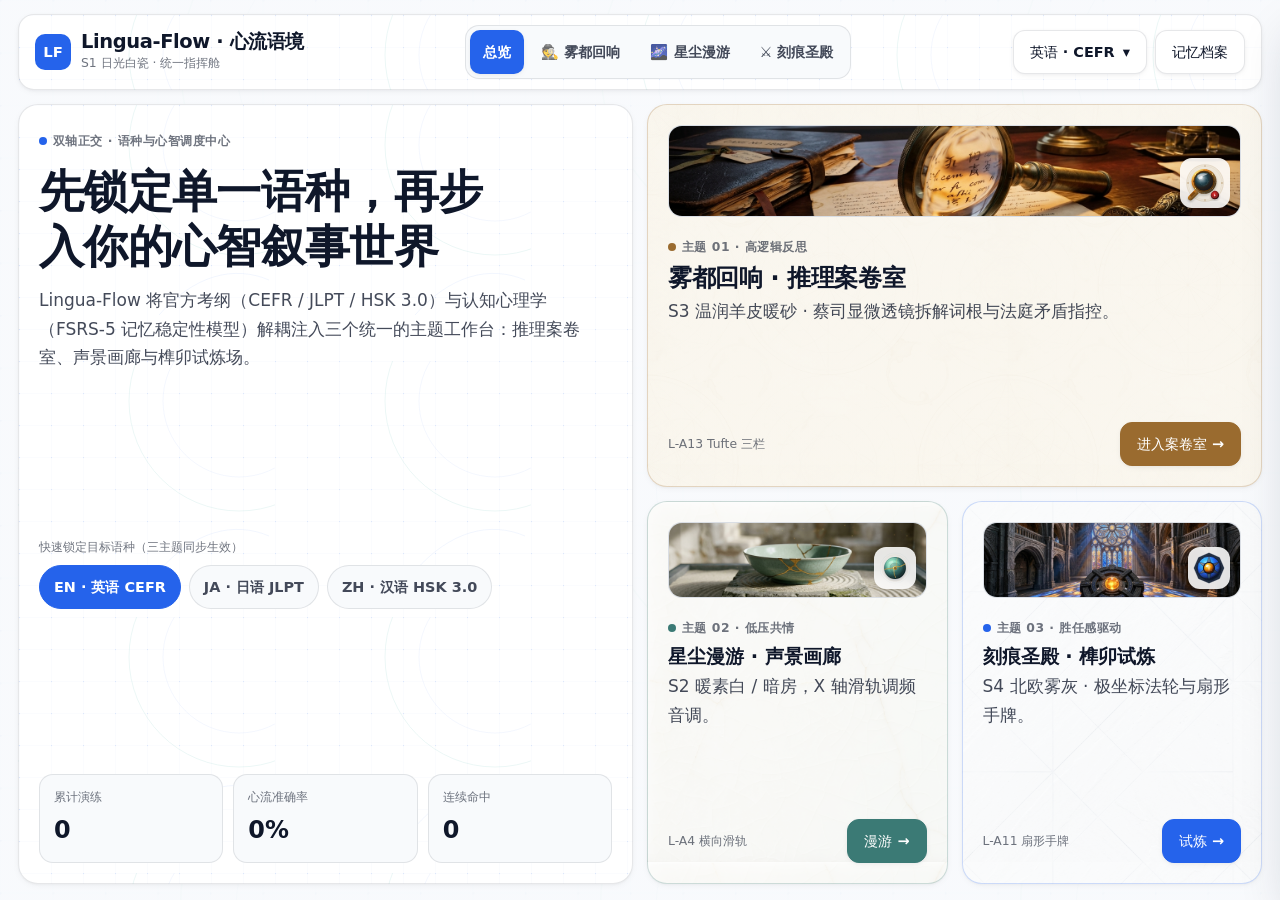
==== commit 225aff0c: "chore(release): deploy Lingua-Flow UI portal and 3 theme worlds [2026-11-16 13:03:18 UTC]" ====
--- a/index.html
+++ b/index.html
@@ -1,306 +1,153 @@
 <!DOCTYPE html>
-<html lang="zh-CN" data-spectrum="porcelain">
+<html lang="zh-CN">
 <head>
   <meta charset="UTF-8">
   <meta name="viewport" content="width=device-width, initial-scale=1.0, viewport-fit=cover">
-  <meta http-equiv="Content-Security-Policy" content="default-src 'self'; script-src 'self'; style-src 'self' 'unsafe-inline'; img-src 'self' data:; connect-src 'self'; object-src 'none'; base-uri 'self'; form-action 'none';">
-  <meta name="theme-color" content="#f8fafc">
-  <meta name="description" content="Lingua-Flow 心流语境：融合心理学与游戏化叙事的多语种习得平台，涵盖英语 CEFR、日语 JLPT 与汉语 HSK 权威考纲。">
-  <title>Lingua-Flow 心流语境 | 心理学与游戏化外语习得平台</title>
-  <link rel="manifest" href="manifest.json">
-  <link rel="icon" type="image/svg+xml" href="assets/icons/logo.svg">
-  <link rel="stylesheet" href="assets/css/app.css">
+  <meta http-equiv="Content-Security-Policy" content="default-src 'self'; style-src 'self' 'unsafe-inline'; script-src 'self'; img-src 'self' data:;">
+  <title>Lingua-Flow · 心流语境总览</title>
+  <link rel="icon" href="favicon.svg" type="image/svg+xml">
+  <link rel="stylesheet" href="assets/css/tokens.css">
+  <link rel="stylesheet" href="assets/css/unified.v6.css">
 </head>
-<body data-page-level="1">
-  <!-- 顶部导航栏：离线状态 + Z-02 五维色域智能切换器 + Z-01 离线备份抽屉入口 -->
-  <header class="top-navbar">
-    <div class="navbar-inner">
-      <a href="index.html" class="brand-group" aria-label="Lingua-Flow 首页">
-        <img src="assets/icons/logo.svg" alt="Lingua-Flow 标志" class="brand-logo" width="32" height="32">
+<body data-theme="portal">
+  <div class="optic-shell">
+    <header class="optic-topbar">
+      <div class="optic-brand">
+        <div class="optic-logo" aria-hidden="true">LF</div>
         <div>
-          <div class="brand-title">Lingua-Flow 心流语境</div>
-          <div class="brand-subtitle">Linguistics Core × Narrative Worlds</div>
+          <h1 style="font-size: var(--optic-font-h3);">Lingua-Flow · 心流语境</h1>
+          <div class="optic-brand-sub">S1 日光白瓷 · 统一指挥舱</div>
         </div>
-      </a>
+      </div>
 
-      <div class="nav-controls-group">
-        <div class="status-pill hide-on-mobile" id="offline-status-pill" aria-live="polite">
-          <span class="status-dot" id="network-dot"></span>
-          <span id="network-text">离线就绪 · 实时同步</span>
+      <nav class="theme-nav-pills" aria-label="主题切换导航">
+        <a href="index.html" class="theme-nav-pill active">总览</a>
+        <a href="deductive.html" class="theme-nav-pill">🕵️ 雾都回响</a>
+        <a href="immersive.html" class="theme-nav-pill">🌌 星尘漫游</a>
+        <a href="strategic.html" class="theme-nav-pill">⚔️ 刻痕圣殿</a>
+      </nav>
+
+      <div class="optic-topbar-actions">
+        <div class="optic-dropdown-wrap" data-dropdown>
+          <button type="button" class="optic-btn" data-dropdown-trigger aria-expanded="false" id="lang-dropdown-btn">
+            <span id="current-lang-label">英语 · CEFR</span>
+            <span aria-hidden="true">▾</span>
+          </button>
+          <div class="optic-dropdown-menu" role="listbox" aria-label="切换目标语种">
+            <button type="button" class="optic-dropdown-item" data-set-lang="en"><span>英语 · CEFR</span><span>B2</span></button>
+            <button type="button" class="optic-dropdown-item" data-set-lang="ja"><span>日语 · JLPT</span><span>N2</span></button>
+            <button type="button" class="optic-dropdown-item" data-set-lang="zh"><span>汉语 · HSK 3.0</span><span>4级</span></button>
+          </div>
+        </div>
+        <button type="button" class="optic-btn" data-drawer-open="archive-drawer">记忆档案</button>
+      </div>
+    </header>
+
+    <main class="bento-grid">
+      <section class="optic-panel bento-hero" aria-labelledby="hero-title">
+        <div>
+          <span class="theme-kicker">
+            <span class="theme-dot" style="background-color: #2563eb;"></span>
+            双轴正交 · 语种与心智调度中心
+          </span>
+          <h2 id="hero-title" style="font-size: var(--optic-font-display); margin-top: 10px;">
+            先锁定单一语种，再步入你的心智叙事世界
+          </h2>
+          <p class="optic-body-text" style="margin-top: 12px;">
+            Lingua-Flow 将官方考纲（CEFR / JLPT / HSK 3.0）与认知心理学（FSRS-5 记忆稳定性模型）解耦注入三个统一的主题工作台：推理案卷室、声景画廊与榫卯试炼场。
+          </p>
         </div>
 
-        <!-- Z-02 五维明暗色域智能翻转切换器 (保留 8px 间隙，零遮挡触发源) -->
-        <div class="optic-dropdown-anchor" id="spectrum-dropdown-anchor">
-          <button type="button" class="optic-spectrum-btn" id="optic-spectrum-trigger" aria-haspopup="true" aria-expanded="false" aria-controls="optic-spectrum-menu">
-            <span class="spectrum-swatch-dot" aria-hidden="true"></span>
-            <span id="optic-spectrum-label">🎨 色域：白瓷</span>
-            <span aria-hidden="true">▾</span>
-          </button>
-          <div class="optic-z2-dropdown" id="optic-spectrum-menu" role="menu" aria-hidden="true">
-            <div class="dropdown-section-caption">五维光学色域 · 破除唯暗色视觉疲劳</div>
-            <button type="button" class="spectrum-option-btn" data-spectrum-choice="auto" role="menuitemradio" aria-checked="true">
-              <span class="spectrum-option-left">
-                <span class="spectrum-chip-preview" style="background: linear-gradient(135deg, #f8fafc 50%, #f3efe6 50%);"></span>
-                <span>✨ 主题情境自适应 (推荐)</span>
-              </span>
-              <span class="meta-pill">默认</span>
-            </button>
-            <button type="button" class="spectrum-option-btn" data-spectrum-choice="porcelain" role="menuitemradio" aria-checked="false">
-              <span class="spectrum-option-left">
-                <span class="spectrum-chip-preview" style="background-color: #f8fafc;"></span>
-                <span>S1 · 日光白瓷</span>
-              </span>
-              <span class="meta-pill">清朗</span>
-            </button>
-            <button type="button" class="spectrum-option-btn" data-spectrum-choice="gallery" role="menuitemradio" aria-checked="false">
-              <span class="spectrum-option-left">
-                <span class="spectrum-chip-preview" style="background-color: #f5f5ef;"></span>
-                <span>S2 · 汝窑暖素</span>
-              </span>
-              <span class="meta-pill">宣纸</span>
-            </button>
-            <button type="button" class="spectrum-option-btn" data-spectrum-choice="parchment" role="menuitemradio" aria-checked="false">
-              <span class="spectrum-option-left">
-                <span class="spectrum-chip-preview" style="background-color: #f3efe6;"></span>
-                <span>S3 · 羊皮暖砂</span>
-              </span>
-              <span class="meta-pill">护眼</span>
-            </button>
-            <button type="button" class="spectrum-option-btn" data-spectrum-choice="slate" role="menuitemradio" aria-checked="false">
-              <span class="spectrum-option-left">
-                <span class="spectrum-chip-preview" style="background-color: #edf2f7;"></span>
-                <span>S4 · 北欧雾灰</span>
-              </span>
-              <span class="meta-pill">岩板</span>
-            </button>
-            <button type="button" class="spectrum-option-btn" data-spectrum-choice="obsidian" role="menuitemradio" aria-checked="false">
-              <span class="spectrum-option-left">
-                <span class="spectrum-chip-preview" style="background-color: #0a0c10; border-color: #475569;"></span>
-                <span>S5 · 黑曜暗夜</span>
-              </span>
-              <span class="meta-pill">夜审</span>
-            </button>
+        <div>
+          <div style="font-size: var(--optic-font-xs); color: var(--text-tertiary); margin-bottom: 8px;">快速锁定目标语种（三主题同步生效）</div>
+          <div class="lang-switch-row" role="group" aria-label="快速切换语种">
+            <button type="button" class="lang-chip" data-set-lang="en">EN · 英语 CEFR</button>
+            <button type="button" class="lang-chip" data-set-lang="ja">JA · 日语 JLPT</button>
+            <button type="button" class="lang-chip" data-set-lang="zh">ZH · 汉语 HSK 3.0</button>
           </div>
         </div>
 
-        <button type="button" class="btn-secondary-ghost" id="open-backup-sheet-btn" style="min-height: 44px; padding: 6px 12px;">
-          <span>💾 进度库</span>
-        </button>
-      </div>
-    </div>
-  </header>
-
-  <div id="toast-container" aria-live="polite" aria-atomic="true"></div>
-
-  <!-- L1 主画布：L-A1 瑞士便当盒 12 列非对称矩阵 + L-A4 移动端横向焦点画廊 -->
-  <main class="l1-bento-shell">
-    <section class="l1-top-bento-grid" aria-label="目标语种锁定与记忆态势舱">
-      <!-- 左侧 8 列：第 1 步锁定纯净单语专场 -->
-      <div class="bento-cell bento-hero-lang optic-stagger-item" style="--stagger-idx: 0;">
-        <div style="display: flex; flex-direction: column; gap: 10px;">
-          <div class="hero-eyebrow">
-            <span>🧠 第 1 步 · 锁定目标外语考纲（纯净单语专场）</span>
+        <div class="hero-metrics">
+          <div class="metric-pill">
+            <div class="metric-label">累计演练</div>
+            <div class="metric-value tabular-num" id="stat-reviewed">0</div>
           </div>
-          <h1 class="l1-display-title">先选定一门目标外语，再踏入专属心智叙事世界</h1>
-          <p class="hero-description">
-            基于 FSRS-5 记忆动力学与双轴正交解耦架构：锁定单一目标语言后，三大叙事世界将自动装载对应语种的权威考纲词源与句法实操案卷，彻底消除跨语种混排干扰。
-          </p>
-        </div>
-
-        <div style="display: flex; flex-direction: column; gap: 8px;">
-          <div style="display: flex; align-items: center; justify-content: space-between; gap: 8px; flex-wrap: wrap;">
-            <span class="meta-pill meta-pill-accent" id="current-lang-summary">🇬🇧 英语 · English (CEFR B1)（纯净单语专场）</span>
-            <span style="font-size: var(--optic-font-xs); font-weight: 700; color: var(--text-tertiary);">点击下方语种卡片瞬时切换</span>
+          <div class="metric-pill">
+            <div class="metric-label">心流准确率</div>
+            <div class="metric-value tabular-num" id="stat-accuracy">0%</div>
           </div>
-          <div class="lang-selector-grid" id="home-lang-selector" role="radiogroup" aria-label="选择单一学习目标语言">
-            <button type="button" class="lang-option-card is-selected" data-lang-select="en" role="radio" aria-checked="true">
-              <div class="lang-option-top">
-                <span class="lang-flag-title">🇬🇧 英语 · English</span>
-                <span class="lang-std-badge">CEFR B1 · 已锁定</span>
-              </div>
-              <span style="font-size: var(--optic-font-xs); color: var(--text-secondary);">过去进行时 · 虚拟语气 · 拉丁词根</span>
-            </button>
-            <button type="button" class="lang-option-card" data-lang-select="ja" role="radio" aria-checked="false">
-              <div class="lang-option-top">
-                <span class="lang-flag-title">🇯🇵 日语 · 日本語</span>
-                <span class="lang-std-badge">JLPT N5</span>
-              </div>
-              <span style="font-size: var(--optic-font-xs); color: var(--text-secondary);">五段未然形 · 主题助词 · 汉字字源</span>
-            </button>
-            <button type="button" class="lang-option-card" data-lang-select="zh" role="radio" aria-checked="false">
-              <div class="lang-option-top">
-                <span class="lang-flag-title">🇨🇳 汉语 · 中文</span>
-                <span class="lang-std-badge">HSK 1</span>
-              </div>
-              <span style="font-size: var(--optic-font-xs); color: var(--text-secondary);">时间状语前置 · 动宾正序 · 声调韵律</span>
-            </button>
+          <div class="metric-pill">
+            <div class="metric-label">连续命中</div>
+            <div class="metric-value tabular-num" id="stat-streak">0</div>
           </div>
         </div>
-      </div>
+      </section>
 
-      <!-- 右侧 4 列：FSRS-5 记忆脉冲与离线存储态势岛 -->
-      <aside class="bento-cell bento-telemetry-island optic-stagger-item" style="--stagger-idx: 1;" aria-label="本地记忆仓实时状态">
-        <div style="display: flex; flex-direction: column; gap: 6px;">
-          <div style="display: flex; align-items: center; justify-content: space-between; gap: 8px;">
-            <span class="meta-pill meta-pill-success">⚡ 19 维 FSRS-5 引擎</span>
-            <span class="meta-pill" id="db-stats-text">LinguaFlowDB · 就绪</span>
-          </div>
-          <h2 style="margin-top: 4px;">离线心流记忆态势舱</h2>
-          <p style="font-size: var(--optic-font-sm);">
-            全部复习轨迹与记忆稳定度均保存在浏览器本地双轨存储中，零云端上传延迟。
-          </p>
+      <article class="optic-panel bento-theme-deductive">
+        <div class="theme-hero-window" style="height: 92px;">
+          <img src="assets/images/deductive-keyart.jpg" alt="雾都回响主视觉" class="hero-art">
+          <img src="assets/textures/zeiss-brass-lens.svg" alt="蔡司黄铜显微透镜" class="theme-hero-badge">
         </div>
+        <div>
+          <span class="theme-kicker"><span class="theme-dot" style="background-color: #9a6b2f;"></span>主题 01 · 高逻辑反思</span>
+          <h2 style="margin-top: 4px;">雾都回响 · 推理案卷室</h2>
+          <p class="optic-body-text" style="margin-top: 4px;">S3 温润羊皮暖砂 · 蔡司显微透镜拆解词根与法庭矛盾指控。</p>
+        </div>
+        <div class="theme-card-footer">
+          <span style="font-size: var(--optic-font-xs); color: var(--text-tertiary);">L-A13 Tufte 三栏</span>
+          <a href="deductive.html" class="optic-btn optic-btn-primary" style="background-color: #9a6b2f; border-color: #9a6b2f;">进入案卷室 →</a>
+        </div>
+      </article>
 
-        <div class="bento-kpi-pair">
-          <div class="bento-kpi-tile">
-            <span class="bento-kpi-num" id="home-completed-count">0/18</span>
-            <span class="bento-kpi-label">全馆已通关实操章</span>
-          </div>
-          <div class="bento-kpi-tile">
-            <span class="bento-kpi-num" id="home-memcard-count">0</span>
-            <span class="bento-kpi-label">激活 FSRS 记忆卡</span>
-          </div>
+      <article class="optic-panel bento-theme-immersive">
+        <div class="theme-hero-window" style="height: 76px;">
+          <img src="assets/images/immersive-keyart.jpg" alt="星尘漫游主视觉" class="hero-art">
+          <img src="assets/textures/kintsugi-resonator.svg" alt="24K 金缮调频盘" class="theme-hero-badge" style="width:42px;height:42px;">
         </div>
+        <div>
+          <span class="theme-kicker"><span class="theme-dot" style="background-color: #3b7a75;"></span>主题 02 · 低压共情</span>
+          <h3 style="margin-top: 4px;">星尘漫游 · 声景画廊</h3>
+          <p class="optic-body-text" style="margin-top: 4px;">S2 暖素白 / 暗房，X 轴滑轨调频音调。</p>
+        </div>
+        <div class="theme-card-footer">
+          <span style="font-size: var(--optic-font-xs); color: var(--text-tertiary);">L-A4 横向滑轨</span>
+          <a href="immersive.html" class="optic-btn optic-btn-primary" style="background-color: #3b7a75; border-color: #3b7a75;">漫游 →</a>
+        </div>
+      </article>
 
-        <div style="display: flex; align-items: center; justify-content: space-between; gap: 8px; flex-wrap: wrap;">
-          <span style="font-size: var(--optic-font-xs); font-weight: 700; color: var(--text-secondary);" id="home-progress-summary">已通关 0/18 章 · 本地双轨同步就绪</span>
-          <button type="button" class="btn-secondary-ghost" id="bento-open-backup-btn" style="width: 100%; min-height: 44px;">
-            <span>📤 导出 / 导入学习进度备份</span>
-          </button>
+      <article class="optic-panel bento-theme-strategic">
+        <div class="theme-hero-window" style="height: 76px;">
+          <img src="assets/images/strategic-keyart.jpg" alt="刻痕圣殿主视觉" class="hero-art">
+          <img src="assets/textures/rose-rune-crest.svg" alt="六翼玫瑰花窗晶球" class="theme-hero-badge" style="width:42px;height:42px;">
         </div>
-      </aside>
-    </section>
-
-    <!-- 第二幕：三大心智叙事世界 (桌面 3 列 Bento / 移动端横向焦点滑轨) -->
-    <section aria-labelledby="themes-heading" style="display: flex; flex-direction: column; gap: 14px;">
-      <div class="l1-worlds-section-header">
         <div>
-          <span class="meta-pill" style="margin-bottom: 6px;">🎭 第 2 步 · 选择契合今日心境的叙事主题世界</span>
-          <h2 id="themes-heading">三大正交心智叙事空间（日间专属色域自适应）</h2>
+          <span class="theme-kicker"><span class="theme-dot" style="background-color: #2563eb;"></span>主题 03 · 胜任感驱动</span>
+          <h3 style="margin-top: 4px;">刻痕圣殿 · 榫卯试炼</h3>
+          <p class="optic-body-text" style="margin-top: 4px;">S4 北欧雾灰 · 极坐标法轮与扇形手牌。</p>
         </div>
-        <span style="font-size: var(--optic-font-xs); font-weight: 700; color: var(--text-tertiary);">窄屏可左右滑动检视 · 点击任意世界卡片即刻启程</span>
-      </div>
-
-      <div class="themes-grid">
-        <!-- 主题一：雾都回响 (Deductive · S3 羊皮暖砂卷宗) -->
-        <article class="theme-card theme-deductive optic-stagger-item" data-theme-card="deductive" style="--stagger-idx: 2;">
-          <div class="theme-banner-wrap">
-            <img src="assets/textures/deductive/banner.svg" alt="雾都回响：维多利亚法庭与蔡司黄铜取证镜" class="theme-banner-img" width="600" height="180">
-          </div>
-          <div class="theme-card-body">
-            <div class="theme-header-row">
-              <img src="assets/textures/deductive/badge.svg" alt="雾都回响徽章" class="theme-badge-icon" width="44" height="44">
-              <div>
-                <div class="theme-tag">01 · DEDUCTIVE · 羊皮卷宗光谱</div>
-                <h3 class="theme-title optic-card-title">雾都回响</h3>
-              </div>
-            </div>
-            <p class="theme-desc">
-              置身维多利亚皇家高等质证法庭，旋动蔡司双环分光透镜破译词源印记，以猩红矛盾激光击穿嫌疑人证词中的时态与接续破绽。
-            </p>
-            <div class="theme-card-pills">
-              <span class="meta-pill meta-pill-accent" data-theme-lang-pill="deductive">🇬🇧 已绑定语种：英语 English</span>
-              <span class="meta-pill" data-theme-progress-pill="deductive">🏆 当前语种进度：0/2 章</span>
-            </div>
-            <a href="deductive.html?lang=en" class="btn-theme btn-deductive" data-theme-link="deductive" style="width: 100%; margin-top: 6px;">
-              <span data-theme-btn-text="deductive">进入雾都回响（英语专场）</span>
-              <span aria-hidden="true">→</span>
-            </a>
-          </div>
-        </article>
-
-        <!-- 主题二：星尘漫游 (Immersive · S2 汝窑天青素白) -->
-        <article class="theme-card theme-immersive optic-stagger-item" data-theme-card="immersive" style="--stagger-idx: 3;">
-          <div class="theme-banner-wrap">
-            <img src="assets/textures/immersive/banner.svg" alt="星尘漫游：宋代汝窑天青与金缮谐振星盘" class="theme-banner-img" width="600" height="180">
-          </div>
-          <div class="theme-card-body">
-            <div class="theme-header-row">
-              <img src="assets/textures/immersive/badge.svg" alt="星尘漫游徽章" class="theme-badge-icon" width="44" height="44">
-              <div>
-                <div class="theme-tag">02 · IMMERSIVE · 汝窑暖素光谱</div>
-                <h3 class="theme-title optic-card-title">星尘漫游</h3>
-              </div>
-            </div>
-            <p class="theme-desc">
-              零倒计时低焦虑异星漫步，拨动八角螺钿与 24K 金缮谐振盘对齐母语声波韵律，轻拭汝窑天青石碑显影古老字源与诗意手帐。
-            </p>
-            <div class="theme-card-pills">
-              <span class="meta-pill meta-pill-accent" data-theme-lang-pill="immersive">🇬🇧 已绑定语种：英语 English</span>
-              <span class="meta-pill" data-theme-progress-pill="immersive">🏆 当前语种进度：0/2 章</span>
-            </div>
-            <a href="immersive.html?lang=en" class="btn-theme btn-immersive" data-theme-link="immersive" style="width: 100%; margin-top: 6px;">
-              <span data-theme-btn-text="immersive">进入星尘漫游（英语专场）</span>
-              <span aria-hidden="true">→</span>
-            </a>
-          </div>
-        </article>
-
-        <!-- 主题三：刻痕圣殿 (Strategic · S4 北欧雾灰岩板) -->
-        <article class="theme-card theme-strategic optic-stagger-item" data-theme-card="strategic" style="--stagger-idx: 4;">
-          <div class="theme-banner-wrap">
-            <img src="assets/textures/strategic/banner.svg" alt="刻痕圣殿：铅条彩绘玻璃花窗与果冻榫卯" class="theme-banner-img" width="600" height="180">
-          </div>
-          <div class="theme-card-body">
-            <div class="theme-header-row">
-              <img src="assets/textures/strategic/badge.svg" alt="刻痕圣殿徽章" class="theme-badge-icon" width="44" height="44">
-              <div>
-                <div class="theme-tag">03 · STRATEGIC · 北欧岩板光谱</div>
-                <h3 class="theme-title optic-card-title">刻痕圣殿</h3>
-              </div>
-            </div>
-            <p class="theme-desc">
-              新粗野主义铅条彩绘圣殿，将果冻透光词缀卡榫精准嵌入词干凹槽，沿六翼玫瑰花窗点亮句法晶球回路并释放破盾焦散射线。
-            </p>
-            <div class="theme-card-pills">
-              <span class="meta-pill meta-pill-accent" data-theme-lang-pill="strategic">🇬🇧 已绑定语种：英语 English</span>
-              <span class="meta-pill" data-theme-progress-pill="strategic">🏆 当前语种进度：0/2 章</span>
-            </div>
-            <a href="strategic.html?lang=en" class="btn-theme btn-strategic" data-theme-link="strategic" style="width: 100%; margin-top: 6px;">
-              <span data-theme-btn-text="strategic">进入刻痕圣殿（英语专场）</span>
-              <span aria-hidden="true">→</span>
-            </a>
-          </div>
-        </article>
-      </div>
-    </section>
-  </main>
-
-  <!-- Z-01 主动唤醒抽屉：客户端学习进度离线备份与跨设备迁移 (z-index: 200) -->
-  <div class="optic-sheet-backdrop" id="backup-progress-sheet" hidden aria-hidden="true" role="dialog" aria-modal="true" aria-labelledby="backup-sheet-title">
-    <div class="optic-sheet-panel">
-      <div class="optic-sheet-header">
-        <div>
-          <span class="meta-pill meta-pill-success">💾 纯客户端双轨持久化</span>
-          <h2 class="optic-sheet-title" id="backup-sheet-title" style="margin-top: 4px;">学习进度备份与跨设备迁移</h2>
+        <div class="theme-card-footer">
+          <span style="font-size: var(--optic-font-xs); color: var(--text-tertiary);">L-A11 扇形手牌</span>
+          <a href="strategic.html" class="optic-btn optic-btn-primary">试炼 →</a>
         </div>
-        <button type="button" class="sheet-close-btn" data-close-sheet="backup-progress-sheet" aria-label="关闭进度管理抽屉">✕ 关闭</button>
-      </div>
-      <div class="optic-sheet-body">
-        <p>
-          所有通关章节、解锁词条与 19 维 FSRS-5 记忆稳定度均实时保存在本地 IndexedDB 与镜像仓中。您可随时导出标准 JSON 备份文件，在平板、手机或桌面浏览器上一键导入恢复。
-        </p>
-        <div style="display: flex; flex-wrap: wrap; gap: 10px;">
-          <button type="button" class="btn-secondary-ghost" id="btn-export-progress">
-            <span>📥 导出进度 JSON</span>
-          </button>
-          <button type="button" class="btn-secondary-ghost" id="btn-import-progress">
-            <span>📤 导入备份 JSON</span>
-          </button>
-          <input type="file" id="input-import-progress" accept="application/json,.json" hidden aria-hidden="true">
-          <button type="button" class="btn-secondary-ghost" id="btn-reset-progress" style="color: var(--accent-crimson);">
-            <span>🗑️ 清空本地记录</span>
-          </button>
-        </div>
-      </div>
-    </div>
+      </article>
+    </main>
   </div>
 
-  <footer class="site-footer">
-    <div>© 2026 Lingua-Flow · 权威语言学内核 × 五维光学心智空间</div>
-    <div>Offline-First PWA · IndexedDB FSRS-5 Engine</div>
-  </footer>
+  <div class="optic-scrim" id="optic-scrim"></div>
+  <aside class="optic-drawer" id="archive-drawer" aria-hidden="true" aria-label="FSRS-5 记忆档案">
+    <div style="display: flex; align-items: center; justify-content: space-between;">
+      <h2>FSRS-5 记忆档案</h2>
+      <button type="button" class="optic-btn" data-drawer-close>关闭</button>
+    </div>
+    <p class="optic-body-text">所有主题共用同一份客户端持久化记忆状态，演练结果将实时更新稳定性 $S$ 与难度 $D$。</p>
+    <div class="optic-scroll-y" style="flex: 1; display: flex; flex-direction: column; gap: 12px;" id="drawer-cards-list"></div>
+    <div style="display: flex; gap: 10px;">
+      <button type="button" class="optic-btn" id="toggle-sound-btn" style="flex: 1;">声触反馈：开启</button>
+      <button type="button" class="optic-btn" id="reset-progress-btn">重置进度</button>
+    </div>
+  </aside>
 
-  <script src="assets/js/app.js"></script>
+  <script src="assets/js/lingua-core.v2.js"></script>
+  <script src="assets/js/portal.js"></script>
 </body>
 </html>
--- a/assets/css/tokens.css
+++ b/assets/css/tokens.css
@@ -0,0 +1,356 @@
+/* ==========================================================================
+   Optic-Resonance UI 核心设计令牌与跨主题空间基础 (tokens.css)
+   遵循：五维明暗色域光谱 / 流体模数字阶 / X-Y-Z 三轴动力学 / 合成器零重排铁律
+   ========================================================================== */
+
+:root {
+  /* 1. 五维明暗色域基准 (5-Spectrum Chromatic Matrix) */
+  /* S1. 日光白瓷 Daylight-Porcelain */
+  --optic-porcelain-bg: #f8fafc;
+  --optic-porcelain-surface: #ffffff;
+  --optic-porcelain-surface-alt: #f1f5f9;
+  --optic-porcelain-border: rgba(15, 23, 42, 0.10);
+  --optic-porcelain-text: #0f172a;
+  --optic-porcelain-text-secondary: rgba(15, 23, 42, 0.78);
+  --optic-porcelain-text-tertiary: rgba(15, 23, 42, 0.60);
+
+  /* S2. 美术馆暖素白 Gallery-Alabaster */
+  --optic-gallery-bg: #f6f5f1;
+  --optic-gallery-surface: #ffffff;
+  --optic-gallery-surface-alt: #edeae2;
+  --optic-gallery-border: rgba(21, 24, 30, 0.11);
+  --optic-gallery-text: #15181e;
+  --optic-gallery-text-secondary: rgba(21, 24, 30, 0.78);
+  --optic-gallery-text-tertiary: rgba(21, 24, 30, 0.60);
+
+  /* S3. 温润羊皮暖砂 Warm-Parchment */
+  --optic-parchment-bg: #f3efe6;
+  --optic-parchment-surface: #faf7f0;
+  --optic-parchment-surface-alt: #e8e1d1;
+  --optic-parchment-border: rgba(28, 25, 23, 0.14);
+  --optic-parchment-text: #1c1917;
+  --optic-parchment-text-secondary: rgba(28, 25, 23, 0.80);
+  --optic-parchment-text-tertiary: rgba(28, 25, 23, 0.62);
+
+  /* S4. 北欧雾灰岩板 Nordic-Slate */
+  --optic-slate-bg: #eef2f6;
+  --optic-slate-surface: #ffffff;
+  --optic-slate-surface-alt: #e2e8f0;
+  --optic-slate-border: rgba(30, 41, 59, 0.12);
+  --optic-slate-text: #0f172a;
+  --optic-slate-text-secondary: rgba(15, 23, 42, 0.78);
+  --optic-slate-text-tertiary: rgba(15, 23, 42, 0.60);
+
+  /* S4-Dark. 北欧深岩态 */
+  --optic-slate-dark-bg: #1e293b;
+  --optic-slate-dark-surface: #273449;
+  --optic-slate-dark-border: rgba(248, 250, 252, 0.14);
+  --optic-slate-dark-text: #f8fafc;
+  --optic-slate-dark-text-secondary: rgba(248, 250, 252, 0.80);
+  --optic-slate-dark-text-tertiary: rgba(248, 250, 252, 0.62);
+
+  /* S5. 受限黑曜暗夜 Obsidian-Nocturne (仅限放映态/夜盘) */
+  --optic-obsidian-bg: #0a0c10;
+  --optic-obsidian-surface: #131720;
+  --optic-obsidian-surface-alt: #1b212e;
+  --optic-obsidian-border: rgba(243, 244, 246, 0.13);
+  --optic-obsidian-text: #f3f4f6;
+  --optic-obsidian-text-secondary: rgba(243, 244, 246, 0.80);
+  --optic-obsidian-text-tertiary: rgba(243, 244, 246, 0.62);
+
+  /* 2. 精密字体排印工程 (Fluid Typography & Measure) */
+  --optic-font-sans: "PingFang SC", "Noto Sans SC", "Hiragino Sans GB", "Microsoft YaHei", system-ui, -apple-system, sans-serif;
+  --optic-font-serif: "Noto Serif SC", "Songti SC", "STSong", "Georgia", serif;
+  --optic-font-mono: "JetBrains Mono", "Cascadia Code", "Fira Code", ui-monospace, monospace;
+
+  --optic-font-display: clamp(1.75rem, 2.8vw + 0.8rem, 2.75rem);
+  --optic-font-h1: clamp(1.4rem, 1.8vw + 0.85rem, 2.05rem);
+  --optic-font-h2: clamp(1.15rem, 1.1vw + 0.8rem, 1.45rem);
+  --optic-font-h3: clamp(1.02rem, 0.6vw + 0.82rem, 1.18rem);
+  --optic-font-body: clamp(0.9375rem, 0.25vw + 0.88rem, 1.03125rem);
+  --optic-font-sm: 0.875rem;
+  --optic-font-xs: 0.75rem; /* 严禁小于 12px */
+
+  --optic-leading-tight: 1.22;
+  --optic-leading-body: 1.68;
+  --optic-measure-optimal: 65ch;
+
+  /* 3. 物理动效与非对称时序 (Motion Physics) */
+  --optic-ease-cinematic: cubic-bezier(0.16, 1, 0.3, 1);
+  --optic-ease-exit: cubic-bezier(0.7, 0, 0.84, 0);
+  --optic-ease-spring: cubic-bezier(0.34, 1.56, 0.64, 1);
+  --optic-dur-enter: 420ms;
+  --optic-dur-exit: 220ms;
+  --optic-dur-fast: 150ms;
+  --optic-stagger-step: 45ms;
+  --optic-stagger-cap: 360ms;
+
+  /* 4. Z 轴叠层与遮挡退火 */
+  --optic-z-base: 1;
+  --optic-z-hud: 40;
+  --optic-z-dropdown: 100;
+  --optic-z-drawer: 200;
+  --optic-z-modal: 300;
+  --optic-z-scrim: rgba(15, 23, 42, 0.38);
+
+  /* 5. Y/X 轴边缘渐变羽化遮罩 */
+  --optic-mask-y-fade: linear-gradient(
+    to bottom,
+    transparent 0%,
+    #000 28px,
+    #000 calc(100% - 28px),
+    transparent 100%
+  );
+  --optic-mask-x-fade: linear-gradient(
+    to right,
+    transparent 0%,
+    #000 32px,
+    #000 calc(100% - 32px),
+    transparent 100%
+  );
+
+  /* 6. 漫反射阴影层级 */
+  --optic-elevation-1: 0 2px 8px -2px rgba(15, 23, 42, 0.06), 0 1px 3px rgba(15, 23, 42, 0.04);
+  --optic-elevation-2: 0 12px 28px -6px rgba(15, 23, 42, 0.10), 0 4px 10px -2px rgba(15, 23, 42, 0.05);
+  --optic-elevation-3: 0 24px 48px -12px rgba(15, 23, 42, 0.18);
+
+  /* 默认激活色域变量（各页面按主题覆盖） */
+  --bg: var(--optic-porcelain-bg);
+  --surface: var(--optic-porcelain-surface);
+  --surface-alt: var(--optic-porcelain-surface-alt);
+  --border: var(--optic-porcelain-border);
+  --text: var(--optic-porcelain-text);
+  --text-secondary: var(--optic-porcelain-text-secondary);
+  --text-tertiary: var(--optic-porcelain-text-tertiary);
+  --accent: #2563eb;
+  --accent-soft: rgba(37, 99, 235, 0.10);
+}
+
+/* ==========================================================================
+   全局重置与排版基线
+   ========================================================================== */
+*, *::before, *::after {
+  box-sizing: border-box;
+  transition-property: none;
+}
+
+html, body {
+  margin: 0;
+  padding: 0;
+  background-color: var(--bg);
+  color: var(--text);
+  font-family: var(--optic-font-sans);
+  font-size: var(--optic-font-body);
+  line-height: var(--optic-leading-body);
+  -webkit-font-smoothing: antialiased;
+  overflow-x: hidden;
+  transition: background-color var(--optic-dur-enter) var(--optic-ease-cinematic),
+              color var(--optic-dur-fast) ease;
+}
+
+h1, h2, h3, .optic-title {
+  margin: 0;
+  line-height: var(--optic-leading-tight);
+  text-wrap: balance;
+  color: var(--text);
+}
+
+h1 { font-size: var(--optic-font-h1); font-weight: 700; letter-spacing: -0.02em; }
+h2 { font-size: var(--optic-font-h2); font-weight: 650; letter-spacing: -0.015em; }
+h3 { font-size: var(--optic-font-h3); font-weight: 600; }
+
+p, .optic-body-text {
+  margin: 0;
+  max-width: min(var(--optic-measure-optimal), 100%);
+  color: var(--text-secondary);
+  line-height: var(--optic-leading-body);
+  text-wrap: pretty;
+  line-break: strict;
+  text-align: left;
+}
+
+.tabular-num, [data-num] {
+  font-variant-numeric: tabular-nums;
+}
+
+/* 触控热区 >= 44x44px 强制基准 */
+button, .optic-btn, a.optic-btn, [role="button"] {
+  min-height: 44px;
+  min-width: 44px;
+  font-family: inherit;
+  cursor: pointer;
+}
+
+.optic-btn {
+  display: inline-flex;
+  align-items: center;
+  justify-content: center;
+  gap: 8px;
+  padding: 8px 16px;
+  border-radius: 12px;
+  border: 1px solid var(--border);
+  background-color: var(--surface);
+  color: var(--text);
+  font-size: var(--optic-font-sm);
+  font-weight: 550;
+  text-decoration: none;
+  box-shadow: var(--optic-elevation-1);
+  transition: transform var(--optic-dur-fast) var(--optic-ease-cinematic),
+              background-color var(--optic-dur-fast) ease,
+              border-color var(--optic-dur-fast) ease,
+              box-shadow var(--optic-dur-fast) ease;
+  user-select: none;
+}
+
+.optic-btn:hover {
+  transform: translateY(-2px);
+  box-shadow: var(--optic-elevation-2);
+}
+
+.optic-btn:active {
+  transform: scale(0.97);
+}
+
+.optic-btn-primary {
+  background-color: var(--accent);
+  border-color: var(--accent);
+  color: #ffffff;
+}
+
+/* ==========================================================================
+   Y-01 局部纵向渐变滚动容器
+   ========================================================================== */
+.optic-scroll-y {
+  overflow-y: auto;
+  overflow-x: hidden;
+  -webkit-mask-image: var(--optic-mask-y-fade);
+  mask-image: var(--optic-mask-y-fade);
+  padding-top: 16px;
+  padding-bottom: 24px;
+  scrollbar-width: thin;
+}
+
+/* ==========================================================================
+   Z-02 智能避让下拉菜单 (z-index: 100, 8px 间隙, 不遮挡触发源)
+   ========================================================================== */
+.optic-dropdown-wrap {
+  position: relative;
+  display: inline-flex;
+}
+
+.optic-dropdown-menu {
+  position: absolute;
+  top: calc(100% + 8px);
+  right: 0;
+  min-width: 210px;
+  padding: 6px;
+  border-radius: 14px;
+  background-color: var(--surface);
+  border: 1px solid var(--border);
+  box-shadow: var(--optic-elevation-3);
+  z-index: var(--optic-z-dropdown);
+  opacity: 0;
+  pointer-events: none;
+  transform: translate3d(0, -6px, 0) scale(0.96);
+  transform-origin: top right;
+  transition: opacity var(--optic-dur-exit) var(--optic-ease-exit),
+              transform var(--optic-dur-exit) var(--optic-ease-exit);
+}
+
+.optic-dropdown-menu.flip-up {
+  top: auto;
+  bottom: calc(100% + 8px);
+  transform-origin: bottom right;
+}
+
+.optic-dropdown-menu.flip-left {
+  right: auto;
+  left: 0;
+  transform-origin: top left;
+}
+
+.optic-dropdown-menu.open {
+  opacity: 1;
+  pointer-events: auto;
+  transform: translate3d(0, 0, 0) scale(1);
+  transition: opacity 180ms var(--optic-ease-cinematic),
+              transform 180ms var(--optic-ease-cinematic);
+}
+
+.optic-dropdown-item {
+  width: 100%;
+  min-height: 48px;
+  display: flex;
+  align-items: center;
+  justify-content: space-between;
+  gap: 10px;
+  padding: 8px 12px;
+  border: none;
+  border-radius: 10px;
+  background: transparent;
+  color: var(--text);
+  font-size: var(--optic-font-sm);
+  text-align: left;
+  transition: background-color var(--optic-dur-fast) ease;
+}
+
+.optic-dropdown-item:hover,
+.optic-dropdown-item[aria-selected="true"] {
+  background-color: var(--accent-soft);
+  color: var(--accent);
+}
+
+/* ==========================================================================
+   Z-01 用户唤醒侧边抽屉 (z-index: 200, Scrim 景深压暗模糊)
+   ========================================================================== */
+.optic-scrim {
+  position: fixed;
+  inset: 0;
+  z-index: calc(var(--optic-z-drawer) - 1);
+  background: var(--optic-z-scrim);
+  backdrop-filter: blur(8px);
+  -webkit-backdrop-filter: blur(8px);
+  opacity: 0;
+  pointer-events: none;
+  transition: opacity var(--optic-dur-exit) var(--optic-ease-exit);
+}
+
+.optic-scrim.open {
+  opacity: 1;
+  pointer-events: auto;
+  transition: opacity var(--optic-dur-enter) var(--optic-ease-cinematic);
+}
+
+.optic-drawer {
+  position: fixed;
+  top: 0;
+  right: 0;
+  bottom: 0;
+  width: min(420px, 92vw);
+  z-index: var(--optic-z-drawer);
+  background-color: var(--surface);
+  border-left: 1px solid var(--border);
+  box-shadow: var(--optic-elevation-3);
+  padding: max(20px, env(safe-area-inset-top)) 20px max(20px, env(safe-area-inset-bottom));
+  display: flex;
+  flex-direction: column;
+  gap: 16px;
+  transform: translate3d(100%, 0, 0);
+  transition: transform var(--optic-dur-exit) var(--optic-ease-exit);
+}
+
+.optic-drawer.open {
+  transform: translate3d(0, 0, 0);
+  transition: transform var(--optic-dur-enter) var(--optic-ease-cinematic);
+}
+
+/* ==========================================================================
+   D14 减弱动态无障碍双轨退火
+   ========================================================================== */
+@media (prefers-reduced-motion: reduce) {
+  *, *::before, *::after {
+    animation-duration: 0.01ms !important;
+    animation-iteration-count: 1 !important;
+    transition-duration: 120ms !important;
+  }
+}
--- a/assets/css/unified.v6.css
+++ b/assets/css/unified.v6.css
@@ -0,0 +1,788 @@
+/* ==========================================================================
+   Lingua-Flow 统一 Optic-Resonance 设计系统 (unified.v5.css)
+   四页统一空间骨骼 + 五维主题色域映射 + Chroma-Muse 全量背景贴图承载
+   ========================================================================== */
+
+/* --------------------------------------------------------------------------
+   1. 主题色域映射 (Unified Spectrum Mapping)
+   -------------------------------------------------------------------------- */
+body[data-theme="portal"] {
+  --bg: var(--optic-porcelain-bg);
+  --surface: var(--optic-porcelain-surface);
+  --surface-alt: var(--optic-porcelain-surface-alt);
+  --border: var(--optic-porcelain-border);
+  --text: var(--optic-porcelain-text);
+  --text-secondary: var(--optic-porcelain-text-secondary);
+  --text-tertiary: var(--optic-porcelain-text-tertiary);
+  --accent: #2563eb;
+  --accent-soft: rgba(37, 99, 235, 0.10);
+  --bg-veil: rgba(248, 250, 252, 0.84);
+  --panel-veil: rgba(255, 255, 255, 0.90);
+  --theme-bg-tile: url('../textures/porcelain-grid-tile.svg');
+  --theme-tile: url('../textures/porcelain-grid-tile.svg');
+}
+
+body[data-theme="deductive"] {
+  --bg: var(--optic-parchment-bg);
+  --surface: var(--optic-parchment-surface);
+  --surface-alt: var(--optic-parchment-surface-alt);
+  --border: var(--optic-parchment-border);
+  --text: var(--optic-parchment-text);
+  --text-secondary: var(--optic-parchment-text-secondary);
+  --text-tertiary: var(--optic-parchment-text-tertiary);
+  --accent: #9a6b2f;
+  --accent-soft: rgba(154, 107, 47, 0.12);
+  --crimson: #b91c1c;
+  --crimson-soft: rgba(185, 28, 28, 0.10);
+  --bg-veil: rgba(243, 239, 230, 0.66);
+  --panel-veil: rgba(250, 247, 240, 0.86);
+  --theme-bg-tile: url('../images/deductive-parchment-tile.jpg');
+  --theme-tile: linear-gradient(var(--panel-veil), var(--panel-veil)), url('../images/deductive-parchment-tile.jpg');
+}
+
+body[data-theme="immersive"] {
+  --bg: var(--optic-gallery-bg);
+  --surface: var(--optic-gallery-surface);
+  --surface-alt: var(--optic-gallery-surface-alt);
+  --border: var(--optic-gallery-border);
+  --text: var(--optic-gallery-text);
+  --text-secondary: var(--optic-gallery-text-secondary);
+  --text-tertiary: var(--optic-gallery-text-tertiary);
+  --accent: #3b7a75;
+  --accent-soft: rgba(59, 122, 117, 0.12);
+  --gold: #c28e2e;
+  --bg-veil: rgba(246, 245, 241, 0.70);
+  --panel-veil: rgba(255, 255, 255, 0.88);
+  --theme-bg-tile: url('../images/immersive-celadon-tile.jpg');
+  --theme-tile: linear-gradient(var(--panel-veil), var(--panel-veil)), url('../images/immersive-celadon-tile.jpg');
+}
+
+body[data-theme="immersive"][data-mode="darkroom"] {
+  --bg: var(--optic-obsidian-bg);
+  --surface: var(--optic-obsidian-surface);
+  --surface-alt: var(--optic-obsidian-surface-alt);
+  --border: var(--optic-obsidian-border);
+  --text: var(--optic-obsidian-text);
+  --text-secondary: var(--optic-obsidian-text-secondary);
+  --text-tertiary: var(--optic-obsidian-text-tertiary);
+  --accent: #4fb3aa;
+  --accent-soft: rgba(79, 179, 170, 0.14);
+  --gold: #e2b45a;
+  --bg-veil: rgba(10, 12, 16, 0.88);
+  --panel-veil: rgba(19, 23, 32, 0.90);
+}
+
+body[data-theme="strategic"] {
+  --bg: var(--optic-slate-bg);
+  --surface: var(--optic-slate-surface);
+  --surface-alt: var(--optic-slate-surface-alt);
+  --border: var(--optic-slate-border);
+  --text: var(--optic-slate-text);
+  --text-secondary: var(--optic-slate-text-secondary);
+  --text-tertiary: var(--optic-slate-text-tertiary);
+  --accent: #2563eb;
+  --accent-soft: rgba(37, 99, 235, 0.12);
+  --amber: #d97706;
+  --shield-scale: 1;
+  --bg-veil: rgba(238, 242, 246, 0.66);
+  --panel-veil: rgba(255, 255, 255, 0.88);
+  --theme-bg-tile: url('../images/strategic-slate-tile.jpg');
+  --theme-tile: linear-gradient(var(--panel-veil), var(--panel-veil)), url('../images/strategic-slate-tile.jpg');
+}
+
+body[data-theme="strategic"][data-slate="dark"] {
+  --bg: var(--optic-slate-dark-bg);
+  --surface: var(--optic-slate-dark-surface);
+  --surface-alt: #334155;
+  --border: var(--optic-slate-dark-border);
+  --text: var(--optic-slate-dark-text);
+  --text-secondary: var(--optic-slate-dark-text-secondary);
+  --text-tertiary: var(--optic-slate-dark-text-tertiary);
+  --accent: #60a5fa;
+  --accent-soft: rgba(96, 165, 250, 0.16);
+  --bg-veil: rgba(30, 41, 59, 0.86);
+  --panel-veil: rgba(39, 52, 73, 0.90);
+}
+
+body[data-theme] {
+  background-color: var(--bg);
+  background-image: linear-gradient(var(--bg-veil), var(--bg-veil)), var(--theme-bg-tile);
+  background-size: 420px 420px;
+  background-repeat: repeat;
+  background-attachment: fixed;
+}
+
+/* --------------------------------------------------------------------------
+   2. 统一空间外壳与顶部指挥舱 (Unified App Shell & Topbar)
+   -------------------------------------------------------------------------- */
+.optic-shell {
+  min-height: 100dvh;
+  max-width: 1440px;
+  margin: 0 auto;
+  padding: max(14px, env(safe-area-inset-top)) max(18px, env(safe-area-inset-right)) max(16px, env(safe-area-inset-bottom)) max(18px, env(safe-area-inset-left));
+  display: grid;
+  grid-template-rows: auto 1fr;
+  row-gap: 14px;
+}
+
+@media (min-width: 1024px) {
+  .optic-shell {
+    height: 100dvh;
+    overflow: hidden;
+  }
+}
+
+.optic-topbar {
+  display: flex;
+  align-items: center;
+  justify-content: space-between;
+  flex-wrap: wrap;
+  gap: 12px;
+  padding: 10px 16px;
+  border-radius: 16px;
+  background-color: var(--surface);
+  background-image: var(--theme-tile);
+  background-size: 256px 256px;
+  border: 1px solid var(--border);
+  box-shadow: var(--optic-elevation-1);
+}
+
+.optic-brand {
+  display: flex;
+  align-items: center;
+  gap: 10px;
+}
+
+.optic-logo {
+  width: 36px;
+  height: 36px;
+  border-radius: 10px;
+  background-color: var(--accent);
+  display: grid;
+  place-items: center;
+  color: #ffffff;
+  font-weight: 800;
+  font-size: 0.9rem;
+  flex-shrink: 0;
+}
+
+.optic-brand-sub {
+  font-size: var(--optic-font-xs);
+  color: var(--text-tertiary);
+}
+
+/* 统一分段主题导航胶囊 */
+.theme-nav-pills {
+  display: inline-flex;
+  align-items: center;
+  gap: 4px;
+  padding: 4px;
+  border-radius: 14px;
+  background-color: var(--bg);
+  border: 1px solid var(--border);
+}
+
+.theme-nav-pill {
+  min-height: 44px;
+  padding: 6px 12px;
+  border-radius: 10px;
+  border: 1px solid transparent;
+  color: var(--text-secondary);
+  text-decoration: none;
+  font-size: var(--optic-font-sm);
+  font-weight: 600;
+  display: inline-flex;
+  align-items: center;
+  gap: 6px;
+  white-space: nowrap;
+  transition: background-color var(--optic-dur-fast) ease,
+              color var(--optic-dur-fast) ease,
+              border-color var(--optic-dur-fast) ease,
+              transform var(--optic-dur-fast) var(--optic-ease-cinematic);
+}
+
+.theme-nav-pill:hover {
+  background-color: var(--surface);
+  color: var(--text);
+}
+
+.theme-nav-pill.active {
+  background-color: var(--accent);
+  color: #ffffff;
+  box-shadow: var(--optic-elevation-1);
+}
+
+.optic-topbar-actions {
+  display: flex;
+  align-items: center;
+  gap: 8px;
+  flex-wrap: wrap;
+}
+
+/* --------------------------------------------------------------------------
+   3. 统一表面卡片体系 (Unified Textured Surfaces)
+   -------------------------------------------------------------------------- */
+.optic-panel {
+  position: relative;
+  border-radius: 20px;
+  background-color: var(--surface);
+  background-image: var(--theme-tile);
+  background-size: 256px 256px;
+  border: 1px solid var(--border);
+  box-shadow: var(--optic-elevation-1);
+  padding: 20px;
+  display: flex;
+  flex-direction: column;
+  gap: 14px;
+  min-height: 0;
+  animation: panelEnter var(--optic-dur-enter) var(--optic-ease-cinematic) both;
+}
+
+@keyframes panelEnter {
+  from {
+    opacity: 0;
+    transform: translate3d(0, 14px, 0) scale(0.985);
+  }
+  to {
+    opacity: 1;
+    transform: translate3d(0, 0, 0) scale(1);
+  }
+}
+
+/* 统一 Key Art 艺术视窗 (消灭留白空洞) */
+.theme-hero-window {
+  position: relative;
+  width: 100%;
+  height: 118px;
+  border-radius: 14px;
+  overflow: hidden;
+  border: 1px solid var(--border);
+  background-color: var(--surface-alt);
+  flex-shrink: 0;
+}
+
+.theme-hero-window img.hero-art {
+  width: 100%;
+  height: 100%;
+  object-fit: cover;
+  display: block;
+}
+
+.theme-hero-badge {
+  position: absolute;
+  right: 10px;
+  bottom: 8px;
+  width: 50px;
+  height: 50px;
+  border-radius: 12px;
+  background-color: rgba(255, 255, 255, 0.88);
+  backdrop-filter: blur(8px);
+  padding: 4px;
+  box-shadow: var(--optic-elevation-2);
+}
+
+/* 统一底部 FSRS 遥测条 */
+.fsrs-telemetry-bar {
+  margin-top: auto;
+  padding: 10px 14px;
+  border-radius: 12px;
+  background-color: var(--bg);
+  border: 1px solid var(--border);
+  display: flex;
+  align-items: center;
+  justify-content: space-between;
+  gap: 10px;
+  font-size: var(--optic-font-xs);
+  color: var(--text-tertiary);
+  font-variant-numeric: tabular-nums;
+}
+
+/* --------------------------------------------------------------------------
+   4. L1 总览页 Bento 布局 (Portal)
+   -------------------------------------------------------------------------- */
+.bento-grid {
+  display: grid;
+  grid-template-columns: repeat(12, 1fr);
+  grid-template-rows: repeat(2, minmax(0, 1fr));
+  gap: 14px;
+  min-height: 0;
+}
+
+.bento-hero {
+  grid-column: span 6;
+  grid-row: span 2;
+  justify-content: space-between;
+}
+
+.bento-theme-deductive {
+  grid-column: span 6;
+  grid-row: span 1;
+  background-color: #faf7f0;
+  background-image: linear-gradient(rgba(250, 247, 240, 0.84), rgba(250, 247, 240, 0.84)), url('../images/deductive-parchment-tile.jpg');
+  background-size: 360px 360px;
+  border-color: rgba(154, 107, 47, 0.24);
+  animation-delay: 45ms;
+}
+
+.bento-theme-immersive {
+  grid-column: span 3;
+  grid-row: span 1;
+  background-color: #ffffff;
+  background-image: linear-gradient(rgba(255, 255, 255, 0.86), rgba(255, 255, 255, 0.86)), url('../images/immersive-celadon-tile.jpg');
+  background-size: 360px 360px;
+  border-color: rgba(59, 122, 117, 0.24);
+  animation-delay: 90ms;
+}
+
+.bento-theme-strategic {
+  grid-column: span 3;
+  grid-row: span 1;
+  background-color: #ffffff;
+  background-image: linear-gradient(rgba(255, 255, 255, 0.86), rgba(255, 255, 255, 0.86)), url('../images/strategic-slate-tile.jpg');
+  background-size: 360px 360px;
+  border-color: rgba(37, 99, 235, 0.22);
+  animation-delay: 135ms;
+}
+
+.hero-metrics {
+  display: grid;
+  grid-template-columns: repeat(3, minmax(0, 1fr));
+  gap: 10px;
+  font-variant-numeric: tabular-nums;
+}
+
+.metric-pill {
+  padding: 12px 14px;
+  border-radius: 14px;
+  background-color: var(--bg);
+  border: 1px solid var(--border);
+  font-variant-numeric: tabular-nums;
+}
+
+.metric-label { font-size: var(--optic-font-xs); color: var(--text-tertiary); }
+.metric-value { font-size: var(--optic-font-h2); font-weight: 700; color: var(--text); margin-top: 2px; }
+
+.lang-switch-row { display: flex; flex-wrap: wrap; gap: 8px; }
+.lang-chip {
+  min-height: 44px;
+  padding: 8px 14px;
+  border-radius: 999px;
+  border: 1px solid var(--border);
+  background-color: var(--bg);
+  color: var(--text-secondary);
+  font-size: var(--optic-font-sm);
+  font-weight: 600;
+  transition: transform var(--optic-dur-fast) var(--optic-ease-cinematic),
+              background-color var(--optic-dur-fast) ease,
+              color var(--optic-dur-fast) ease,
+              border-color var(--optic-dur-fast) ease;
+}
+.lang-chip.active {
+  background-color: var(--accent);
+  border-color: var(--accent);
+  color: #ffffff;
+}
+
+.theme-kicker {
+  display: inline-flex;
+  align-items: center;
+  gap: 6px;
+  font-size: var(--optic-font-xs);
+  font-weight: 700;
+  letter-spacing: 0.04em;
+  color: var(--text-tertiary);
+}
+.theme-dot { width: 8px; height: 8px; border-radius: 50%; }
+.theme-card-footer { display: flex; align-items: center; justify-content: space-between; gap: 10px; margin-top: auto; }
+
+/* --------------------------------------------------------------------------
+   5. 主题一：雾都回响 Tufte 三栏网格 (Deductive)
+   -------------------------------------------------------------------------- */
+.tufte-grid {
+  display: grid;
+  grid-template-columns: 240px minmax(0, 1.45fr) minmax(300px, 1fr);
+  gap: 14px;
+  min-height: 0;
+}
+
+.case-nav-btn {
+  width: 100%;
+  min-height: 48px;
+  padding: 10px 12px;
+  border-radius: 12px;
+  border: 1px solid transparent;
+  background-color: transparent;
+  color: var(--text-secondary);
+  text-align: left;
+  display: flex;
+  flex-direction: column;
+  gap: 2px;
+  transition: background-color var(--optic-dur-fast) ease,
+              border-color var(--optic-dur-fast) ease;
+}
+.case-nav-btn:hover { background-color: var(--surface-alt); }
+.case-nav-btn.active { background-color: var(--accent-soft); border-color: rgba(154, 107, 47, 0.35); color: var(--text); }
+
+.dossier-word-bar {
+  display: flex;
+  align-items: center;
+  justify-content: space-between;
+  flex-wrap: wrap;
+  gap: 12px;
+  padding: 12px 16px;
+  border-radius: 14px;
+  background-color: var(--bg);
+  border: 1px dashed rgba(154, 107, 47, 0.38);
+}
+.dossier-word-main { font-family: var(--optic-font-serif); font-size: var(--optic-font-h1); font-weight: 700; color: var(--text); }
+.dossier-phonetic { font-family: var(--optic-font-mono); font-size: var(--optic-font-sm); color: var(--text-tertiary); }
+
+.lens-panel {
+  display: grid;
+  grid-template-columns: repeat(auto-fit, minmax(130px, 1fr));
+  gap: 10px;
+  padding: 12px;
+  border-radius: 14px;
+  background-color: var(--accent-soft);
+  border: 1px solid rgba(154, 107, 47, 0.28);
+}
+.lens-panel[hidden] { display: none; }
+.root-chip { padding: 10px 12px; border-radius: 10px; background-color: var(--surface); border: 1px solid var(--border); }
+.root-part { font-family: var(--optic-font-mono); font-weight: 700; color: var(--accent); font-size: var(--optic-font-h3); }
+
+.testimony-box {
+  padding: 16px 18px;
+  border-radius: 14px;
+  background-color: var(--bg);
+  border-left: 4px solid var(--accent);
+}
+.testimony-quote { font-family: var(--optic-font-serif); font-size: clamp(1rem, 0.4vw + 0.94rem, 1.125rem); line-height: 1.7; color: var(--text); max-width: min(36em, 100%); }
+
+.clause-list { display: flex; flex-direction: column; gap: 10px; }
+.clause-btn {
+  width: 100%;
+  min-height: 48px;
+  padding: 10px 14px;
+  border-radius: 12px;
+  border: 1px solid var(--border);
+  background-color: var(--bg);
+  color: var(--text);
+  text-align: left;
+  font-size: var(--optic-font-sm);
+  display: flex;
+  align-items: center;
+  justify-content: space-between;
+  gap: 10px;
+  transition: transform var(--optic-dur-fast) var(--optic-ease-cinematic), border-color var(--optic-dur-fast) ease, background-color var(--optic-dur-fast) ease;
+}
+.clause-btn:hover { transform: translateY(-2px); border-color: var(--accent); }
+.clause-btn.hit-flaw { background-color: var(--crimson-soft); border-color: var(--crimson); color: var(--crimson); font-weight: 600; }
+.clause-btn.miss-flaw { background-color: var(--surface-alt); opacity: 0.78; }
+
+.verdict-banner {
+  padding: 12px 14px;
+  border-radius: 14px;
+  border: 1px solid rgba(154, 107, 47, 0.35);
+  background-color: var(--accent-soft);
+}
+.tufte-sidenote { padding: 12px 14px; border-radius: 14px; background-color: var(--bg); border: 1px solid var(--border); font-size: var(--optic-font-sm); }
+
+/* --------------------------------------------------------------------------
+   6. 主题二：星尘漫游 幻灯片与 X 轴滑轨 (Immersive)
+   -------------------------------------------------------------------------- */
+.imm-workspace {
+  display: grid;
+  grid-template-rows: 1fr auto;
+  gap: 14px;
+  min-height: 0;
+}
+
+.slide-stage {
+  position: relative;
+  border-radius: 20px;
+  background-color: var(--surface);
+  background-image: var(--theme-tile);
+  background-size: 256px 256px;
+  border: 1px solid var(--border);
+  box-shadow: var(--optic-elevation-1);
+  overflow: hidden;
+  display: grid;
+  min-height: 320px;
+}
+
+.slide-frame {
+  grid-area: 1 / 1;
+  width: 100%;
+  min-width: 0;
+  padding: 24px;
+  display: grid;
+  grid-template-columns: 1.2fr 1fr;
+  gap: 24px;
+  align-items: center;
+  opacity: 0;
+  pointer-events: none;
+  transform: translate3d(48px, 0, 0) scale(0.97);
+  transition: opacity var(--optic-dur-enter) var(--optic-ease-cinematic), transform var(--optic-dur-enter) var(--optic-ease-cinematic);
+}
+.slide-frame > * { min-width: 0; }
+.slide-frame .optic-btn { min-height: 46px; max-width: 100%; }
+.slide-frame.active { opacity: 1; pointer-events: auto; transform: translate3d(0, 0, 0) scale(1); }
+.slide-frame.prev { opacity: 0; transform: translate3d(-48px, 0, -40px) scale(0.95); transition: opacity 320ms var(--optic-ease-exit), transform 320ms var(--optic-ease-exit); }
+
+.kintsugi-dial {
+  padding: 18px;
+  border-radius: 18px;
+  background-color: var(--bg);
+  border: 1px solid var(--border);
+  display: flex;
+  flex-direction: column;
+  gap: 12px;
+}
+
+.contour-bars {
+  height: 104px;
+  display: flex;
+  align-items: flex-end;
+  justify-content: center;
+  gap: 14px;
+  padding: 12px;
+  border-radius: 14px;
+  background-color: var(--surface);
+  background-image: url('../textures/stardust-wave-frame.svg');
+  background-size: 100% 100%;
+  border: 1px solid var(--border);
+}
+.contour-col { width: 22px; height: 100%; display: flex; align-items: flex-end; }
+.contour-fill {
+  width: 100%;
+  height: 100%;
+  border-radius: 999px;
+  background: linear-gradient(to top, var(--accent), var(--gold));
+  transform-origin: bottom center;
+  transition: transform var(--optic-dur-enter) var(--optic-ease-cinematic);
+}
+.rubbing-card { padding: 14px 16px; border-radius: 14px; background-color: var(--accent-soft); border: 1px solid rgba(59, 122, 117, 0.28); }
+
+.film-track {
+  display: flex;
+  gap: 12px;
+  overflow-x: auto;
+  scroll-snap-type: x mandatory;
+  padding: 4px 28px;
+  -webkit-mask-image: var(--optic-mask-x-fade);
+  mask-image: var(--optic-mask-x-fade);
+  scrollbar-width: none;
+}
+.film-track::-webkit-scrollbar { display: none; }
+
+.track-pill-card {
+  flex: 0 0 auto;
+  min-width: 240px;
+  min-height: 62px;
+  scroll-snap-align: center;
+  padding: 10px 16px;
+  border-radius: 16px;
+  background-color: var(--surface);
+  background-image: var(--theme-tile);
+  background-size: 200px 200px;
+  border: 1px solid var(--border);
+  color: var(--text);
+  text-align: left;
+  display: flex;
+  align-items: center;
+  justify-content: space-between;
+  gap: 12px;
+  transition: transform var(--optic-dur-fast) var(--optic-ease-cinematic), border-color var(--optic-dur-fast) ease, box-shadow var(--optic-dur-fast) ease;
+}
+.track-pill-card.active { border-color: var(--gold); box-shadow: var(--optic-elevation-2); transform: scale(1.03); }
+
+/* --------------------------------------------------------------------------
+   7. 主题三：刻痕圣殿 试炼舞台与法轮 (Strategic)
+   -------------------------------------------------------------------------- */
+.str-workspace {
+  display: grid;
+  grid-template-rows: 1fr auto;
+  gap: 14px;
+  min-height: 0;
+}
+
+.str-arena {
+  display: grid;
+  grid-template-columns: 1.35fr 1fr;
+  gap: 14px;
+  min-height: 0;
+}
+
+.deck-stage {
+  position: relative;
+  display: grid;
+  perspective: 900px;
+  min-height: 0;
+}
+
+.deck-card {
+  grid-area: 1 / 1;
+  border-radius: 20px;
+  background-color: var(--surface);
+  background-image: var(--theme-tile);
+  background-size: 256px 256px;
+  border: 1px solid var(--border);
+  box-shadow: var(--optic-elevation-1);
+  padding: 20px;
+  display: flex;
+  flex-direction: column;
+  gap: 14px;
+  transition: transform var(--optic-dur-enter) var(--optic-ease-cinematic), opacity var(--optic-dur-enter) var(--optic-ease-cinematic);
+}
+.deck-card.is-back { transform: translate3d(0, -12px, -30px) scale(0.96); opacity: 0.65; pointer-events: none; }
+.deck-card.is-front { transform: translate3d(0, 0, 0) scale(1); opacity: 1; z-index: 2; }
+
+.stem-slot-box {
+  padding: 16px 20px;
+  border-radius: 14px;
+  background-color: var(--bg);
+  border: 1px solid var(--border);
+  font-size: var(--optic-font-h2);
+  font-weight: 600;
+  line-height: 1.55;
+}
+.tenon-blank {
+  display: inline-block;
+  min-width: 96px;
+  padding: 2px 12px;
+  margin: 0 4px;
+  border-radius: 8px;
+  border-bottom: 3px solid var(--accent);
+  background-color: var(--accent-soft);
+  color: var(--accent);
+  text-align: center;
+}
+
+.shield-track {
+  position: relative;
+  width: 140px;
+  height: 10px;
+  border-radius: 999px;
+  background-color: var(--surface-alt);
+  overflow: hidden;
+}
+.shield-ghost {
+  position: absolute; inset: 0; background-color: var(--amber);
+  transform-origin: left center; transform: scaleX(var(--shield-scale));
+  transition: transform 450ms var(--optic-ease-cinematic) 180ms;
+}
+.shield-main {
+  position: absolute; inset: 0; background-color: var(--accent);
+  transform-origin: left center; transform: scaleX(var(--shield-scale));
+  transition: transform 80ms linear;
+}
+
+.radial-hub {
+  position: relative;
+  width: 276px;
+  height: 276px;
+  flex-shrink: 0;
+  margin: 0 auto;
+  border-radius: 50%;
+  background-color: #0f172a;
+  background-image: url('../images/strategic-dharma-wheel.jpg');
+  background-size: cover;
+  background-position: center;
+  box-shadow: var(--optic-elevation-2);
+  display: grid;
+  place-items: center;
+}
+
+.radial-center {
+  width: 94px;
+  height: 94px;
+  border-radius: 50%;
+  background-color: rgba(255, 255, 255, 0.92);
+  backdrop-filter: blur(10px);
+  -webkit-backdrop-filter: blur(10px);
+  border: 2px solid rgba(251, 191, 36, 0.65);
+  box-shadow: var(--optic-elevation-2);
+  display: flex;
+  flex-direction: column;
+  align-items: center;
+  justify-content: center;
+  text-align: center;
+  padding: 6px;
+  z-index: 2;
+}
+body[data-theme="strategic"][data-slate="dark"] .radial-center { background-color: rgba(15, 23, 42, 0.90); }
+
+.radial-node {
+  position: absolute;
+  min-width: 64px;
+  min-height: 44px;
+  padding: 6px 11px;
+  border-radius: 999px;
+  border: 1px solid rgba(251, 191, 36, 0.55);
+  background-color: rgba(255, 255, 255, 0.94);
+  color: #0f172a;
+  font-size: var(--optic-font-xs);
+  font-weight: 700;
+  white-space: nowrap;
+  box-shadow: var(--optic-elevation-2);
+  z-index: 3;
+  transition: transform var(--optic-dur-fast) var(--optic-ease-cinematic), background-color var(--optic-dur-fast) ease, color var(--optic-dur-fast) ease;
+}
+.radial-node:hover, .radial-node.active { background-color: var(--accent); color: #ffffff; border-color: var(--accent); }
+
+.hand-tray {
+  display: flex;
+  align-items: center;
+  justify-content: center;
+  flex-wrap: wrap;
+  gap: 14px;
+  padding: 12px 16px;
+  border-radius: 20px;
+  background-color: var(--surface);
+  background-image: var(--theme-tile);
+  background-size: 256px 256px;
+  border: 1px solid var(--border);
+  box-shadow: var(--optic-elevation-1);
+}
+
+.tenon-card {
+  min-width: 148px;
+  min-height: 74px;
+  padding: 10px 18px;
+  border-radius: 16px;
+  border: 1px solid var(--border);
+  background-color: var(--bg);
+  background-image: url('../textures/tenon-card-frame.svg');
+  background-size: 100% 100%;
+  color: var(--text);
+  display: flex;
+  flex-direction: column;
+  align-items: center;
+  justify-content: center;
+  gap: 4px;
+  box-shadow: var(--optic-elevation-1);
+  transform: rotate(var(--card-tilt, 0deg));
+  transition: transform var(--optic-dur-fast) var(--optic-ease-cinematic), border-color var(--optic-dur-fast) ease, background-color var(--optic-dur-fast) ease, box-shadow var(--optic-dur-fast) ease;
+}
+.tenon-card:hover { transform: translate3d(0, -12px, 0) scale(1.06) rotate(0deg); border-color: var(--accent); box-shadow: var(--optic-elevation-2); z-index: 4; }
+.tenon-card.is-correct { border-color: #10b981; background-color: rgba(16, 185, 129, 0.14); }
+.tenon-card.is-wrong { border-color: #ef4444; background-color: rgba(239, 68, 68, 0.12); }
+
+/* --------------------------------------------------------------------------
+   8. 响应式平板与移动端适配 (Tablet & Mobile <= 1023px)
+   -------------------------------------------------------------------------- */
+@media (max-width: 1023px) {
+  .bento-grid { grid-template-columns: repeat(2, 1fr); grid-template-rows: auto; }
+  .bento-hero, .bento-theme-deductive { grid-column: span 2; grid-row: auto; }
+  .bento-theme-immersive, .bento-theme-strategic { grid-column: span 1; grid-row: auto; }
+  .tufte-grid, .str-arena, .slide-frame { grid-template-columns: 1fr; }
+  .theme-nav-pills { width: 100%; justify-content: space-between; overflow-x: auto; }
+  .tenon-card { min-width: calc(50% - 10px); transform: none; }
+  .tenon-card:hover { transform: translate3d(0, -4px, 0); }
+}
+
+@media (max-width: 639px) {
+  .bento-theme-immersive, .bento-theme-strategic { grid-column: span 2; }
+  .optic-panel { padding: 16px; }
+  .slide-frame { padding: 16px; gap: 14px; }
+}
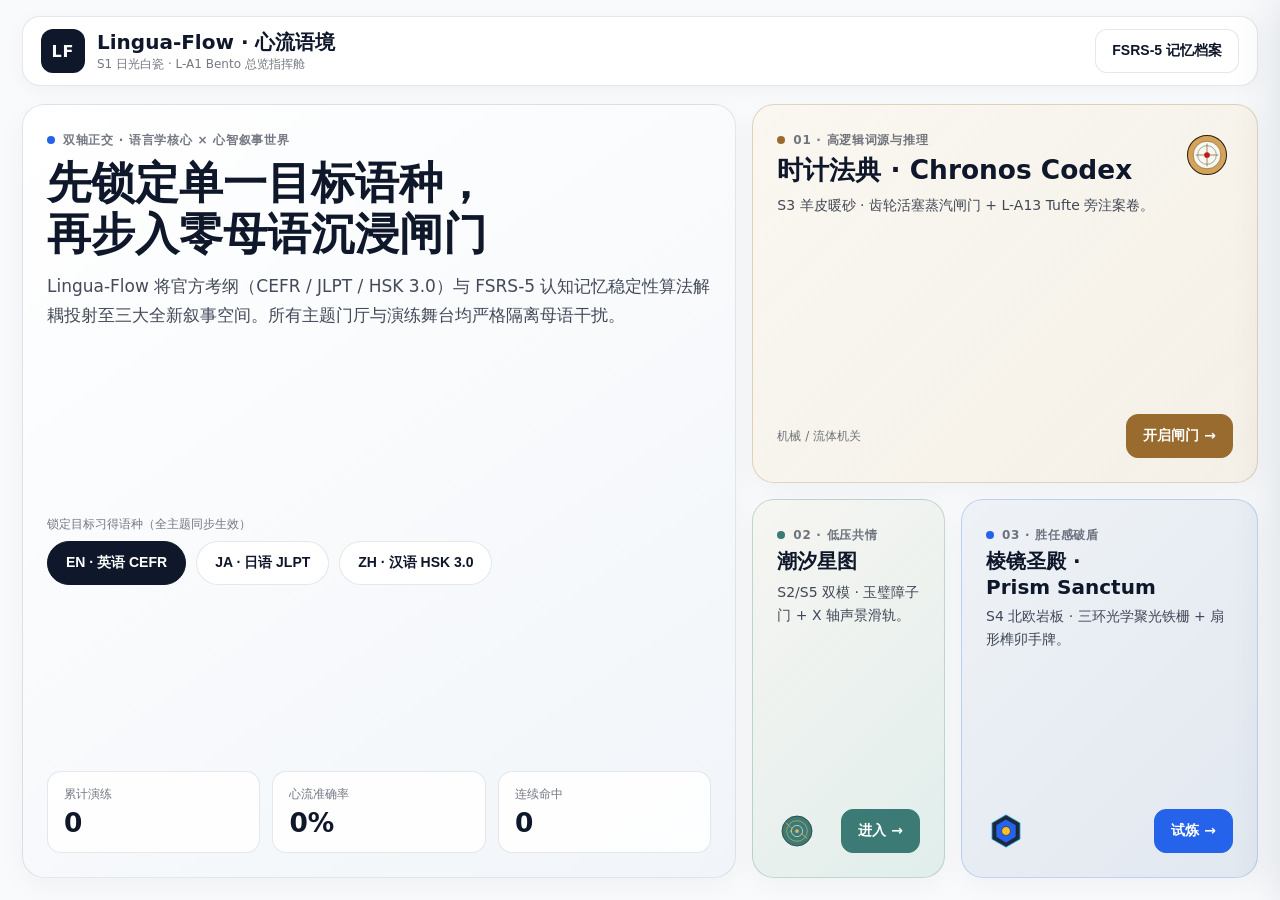
==== commit ce9c194e: "chore(release): deploy Lingua-Flow UI portal and 3 theme worlds [2026-11-23 06:19:59 UTC]" ====
--- a/index.html
+++ b/index.html
@@ -7,67 +7,44 @@
   <title>Lingua-Flow · 心流语境总览</title>
   <link rel="icon" href="favicon.svg" type="image/svg+xml">
   <link rel="stylesheet" href="assets/css/tokens.css">
-  <link rel="stylesheet" href="assets/css/unified.v6.css">
+  <link rel="stylesheet" href="assets/css/portal.css">
+  <link rel="stylesheet" href="assets/css/transition.css">
 </head>
 <body data-theme="portal">
-  <div class="optic-shell">
-    <header class="optic-topbar">
-      <div class="optic-brand">
-        <div class="optic-logo" aria-hidden="true">LF</div>
+  <div class="portal-shell">
+    <header class="portal-topbar">
+      <div class="portal-brand">
+        <div class="portal-logo" aria-hidden="true">LF</div>
         <div>
-          <h1 style="font-size: var(--optic-font-h3);">Lingua-Flow · 心流语境</h1>
-          <div class="optic-brand-sub">S1 日光白瓷 · 统一指挥舱</div>
+          <div class="portal-brand-title">Lingua-Flow · 心流语境</div>
+          <div class="portal-brand-sub">S1 日光白瓷 · L-A1 Bento 总览指挥舱</div>
         </div>
       </div>
-
-      <nav class="theme-nav-pills" aria-label="主题切换导航">
-        <a href="index.html" class="theme-nav-pill active">总览</a>
-        <a href="deductive.html" class="theme-nav-pill">🕵️ 雾都回响</a>
-        <a href="immersive.html" class="theme-nav-pill">🌌 星尘漫游</a>
-        <a href="strategic.html" class="theme-nav-pill">⚔️ 刻痕圣殿</a>
-      </nav>
-
-      <div class="optic-topbar-actions">
-        <div class="optic-dropdown-wrap" data-dropdown>
-          <button type="button" class="optic-btn" data-dropdown-trigger aria-expanded="false" id="lang-dropdown-btn">
-            <span id="current-lang-label">英语 · CEFR</span>
-            <span aria-hidden="true">▾</span>
-          </button>
-          <div class="optic-dropdown-menu" role="listbox" aria-label="切换目标语种">
-            <button type="button" class="optic-dropdown-item" data-set-lang="en"><span>英语 · CEFR</span><span>B2</span></button>
-            <button type="button" class="optic-dropdown-item" data-set-lang="ja"><span>日语 · JLPT</span><span>N2</span></button>
-            <button type="button" class="optic-dropdown-item" data-set-lang="zh"><span>汉语 · HSK 3.0</span><span>4级</span></button>
-          </div>
-        </div>
-        <button type="button" class="optic-btn" data-drawer-open="archive-drawer">记忆档案</button>
+      <div class="portal-actions">
+        <button type="button" class="optic-btn" id="open-archive-btn">FSRS-5 记忆档案</button>
       </div>
     </header>
 
     <main class="bento-grid">
-      <section class="optic-panel bento-hero" aria-labelledby="hero-title">
+      <section class="bento-card bento-hero" aria-labelledby="hero-title">
         <div>
-          <span class="theme-kicker">
-            <span class="theme-dot" style="background-color: #2563eb;"></span>
-            双轴正交 · 语种与心智调度中心
-          </span>
-          <h2 id="hero-title" style="font-size: var(--optic-font-display); margin-top: 10px;">
-            先锁定单一语种，再步入你的心智叙事世界
-          </h2>
-          <p class="optic-body-text" style="margin-top: 12px;">
-            Lingua-Flow 将官方考纲（CEFR / JLPT / HSK 3.0）与认知心理学（FSRS-5 记忆稳定性模型）解耦注入三个统一的主题工作台：推理案卷室、声景画廊与榫卯试炼场。
+          <span class="theme-kicker"><span class="theme-dot" style="background:#2563eb;"></span>双轴正交 · 语言学核心 × 心智叙事世界</span>
+          <h1 id="hero-title" class="portal-h1">先锁定单一目标语种，再步入零母语沉浸闸门</h1>
+          <p class="portal-body" style="margin-top:12px;">
+            Lingua-Flow 将官方考纲（CEFR / JLPT / HSK 3.0）与 FSRS-5 认知记忆稳定性算法解耦投射至三大全新叙事空间。所有主题门厅与演练舞台均严格隔离母语干扰。
           </p>
         </div>
 
         <div>
-          <div style="font-size: var(--optic-font-xs); color: var(--text-tertiary); margin-bottom: 8px;">快速锁定目标语种（三主题同步生效）</div>
-          <div class="lang-switch-row" role="group" aria-label="快速切换语种">
+          <div style="font-size:12px; color:var(--optic-porcelain-text-ter); margin-bottom:8px;">锁定目标习得语种（全主题同步生效）</div>
+          <div class="lang-switch-row" role="group" aria-label="切换目标语种">
             <button type="button" class="lang-chip" data-set-lang="en">EN · 英语 CEFR</button>
             <button type="button" class="lang-chip" data-set-lang="ja">JA · 日语 JLPT</button>
             <button type="button" class="lang-chip" data-set-lang="zh">ZH · 汉语 HSK 3.0</button>
           </div>
         </div>
 
-        <div class="hero-metrics">
+        <div class="metrics-row">
           <div class="metric-pill">
             <div class="metric-label">累计演练</div>
             <div class="metric-value tabular-num" id="stat-reviewed">0</div>
@@ -83,51 +60,42 @@
         </div>
       </section>
 
-      <article class="optic-panel bento-theme-deductive">
-        <div class="theme-hero-window" style="height: 92px;">
-          <img src="assets/images/deductive-keyart.jpg" alt="雾都回响主视觉" class="hero-art">
-          <img src="assets/textures/zeiss-brass-lens.svg" alt="蔡司黄铜显微透镜" class="theme-hero-badge">
+      <article class="bento-card bento-codex">
+        <div style="display:flex; justify-content:space-between; align-items:flex-start; gap:12px;">
+          <div>
+            <span class="theme-kicker"><span class="theme-dot" style="background:#9a6b2f;"></span>01 · 高逻辑词源与推理</span>
+            <h2 style="font-size:var(--optic-font-h2); margin-top:4px;">时计法典 · Chronos Codex</h2>
+            <p class="portal-body" style="font-size:var(--optic-font-sm); margin-top:6px;">S3 羊皮暖砂 · 齿轮活塞蒸汽闸门 + L-A13 Tufte 旁注案卷。</p>
+          </div>
+          <img src="assets/textures/sigil-codex.svg" alt="" style="width:52px; height:52px; flex-shrink:0;">
         </div>
-        <div>
-          <span class="theme-kicker"><span class="theme-dot" style="background-color: #9a6b2f;"></span>主题 01 · 高逻辑反思</span>
-          <h2 style="margin-top: 4px;">雾都回响 · 推理案卷室</h2>
-          <p class="optic-body-text" style="margin-top: 4px;">S3 温润羊皮暖砂 · 蔡司显微透镜拆解词根与法庭矛盾指控。</p>
-        </div>
-        <div class="theme-card-footer">
-          <span style="font-size: var(--optic-font-xs); color: var(--text-tertiary);">L-A13 Tufte 三栏</span>
-          <a href="deductive.html" class="optic-btn optic-btn-primary" style="background-color: #9a6b2f; border-color: #9a6b2f;">进入案卷室 →</a>
+        <div style="display:flex; justify-content:space-between; align-items:center;">
+          <span style="font-size:12px; color:var(--optic-porcelain-text-ter);">机械 / 流体机关</span>
+          <a href="codex.html" class="optic-btn optic-btn-primary" style="background:#9a6b2f; border-color:#9a6b2f;">开启闸门 →</a>
         </div>
       </article>
 
-      <article class="optic-panel bento-theme-immersive">
-        <div class="theme-hero-window" style="height: 76px;">
-          <img src="assets/images/immersive-keyart.jpg" alt="星尘漫游主视觉" class="hero-art">
-          <img src="assets/textures/kintsugi-resonator.svg" alt="24K 金缮调频盘" class="theme-hero-badge" style="width:42px;height:42px;">
+      <article class="bento-card bento-tidal">
+        <div>
+          <span class="theme-kicker"><span class="theme-dot" style="background:#3b7a75;"></span>02 · 低压共情</span>
+          <h2 style="font-size:var(--optic-font-h3); margin-top:4px;">潮汐星图</h2>
+          <p class="portal-body" style="font-size:var(--optic-font-sm); margin-top:6px;">S2/S5 双模 · 玉璧障子门 + X 轴声景滑轨。</p>
         </div>
-        <div>
-          <span class="theme-kicker"><span class="theme-dot" style="background-color: #3b7a75;"></span>主题 02 · 低压共情</span>
-          <h3 style="margin-top: 4px;">星尘漫游 · 声景画廊</h3>
-          <p class="optic-body-text" style="margin-top: 4px;">S2 暖素白 / 暗房，X 轴滑轨调频音调。</p>
-        </div>
-        <div class="theme-card-footer">
-          <span style="font-size: var(--optic-font-xs); color: var(--text-tertiary);">L-A4 横向滑轨</span>
-          <a href="immersive.html" class="optic-btn optic-btn-primary" style="background-color: #3b7a75; border-color: #3b7a75;">漫游 →</a>
+        <div style="display:flex; justify-content:space-between; align-items:center;">
+          <img src="assets/textures/sigil-tidal.svg" alt="" style="width:40px; height:40px;">
+          <a href="tidal.html" class="optic-btn optic-btn-primary" style="background:#3b7a75; border-color:#3b7a75;">进入 →</a>
         </div>
       </article>
 
-      <article class="optic-panel bento-theme-strategic">
-        <div class="theme-hero-window" style="height: 76px;">
-          <img src="assets/images/strategic-keyart.jpg" alt="刻痕圣殿主视觉" class="hero-art">
-          <img src="assets/textures/rose-rune-crest.svg" alt="六翼玫瑰花窗晶球" class="theme-hero-badge" style="width:42px;height:42px;">
+      <article class="bento-card bento-prism">
+        <div>
+          <span class="theme-kicker"><span class="theme-dot" style="background:#2563eb;"></span>03 · 胜任感破盾</span>
+          <h2 style="font-size:var(--optic-font-h3); margin-top:4px;">棱镜圣殿 · Prism Sanctum</h2>
+          <p class="portal-body" style="font-size:var(--optic-font-sm); margin-top:6px;">S4 北欧岩板 · 三环光学聚光铁栅 + 扇形榫卯手牌。</p>
         </div>
-        <div>
-          <span class="theme-kicker"><span class="theme-dot" style="background-color: #2563eb;"></span>主题 03 · 胜任感驱动</span>
-          <h3 style="margin-top: 4px;">刻痕圣殿 · 榫卯试炼</h3>
-          <p class="optic-body-text" style="margin-top: 4px;">S4 北欧雾灰 · 极坐标法轮与扇形手牌。</p>
-        </div>
-        <div class="theme-card-footer">
-          <span style="font-size: var(--optic-font-xs); color: var(--text-tertiary);">L-A11 扇形手牌</span>
-          <a href="strategic.html" class="optic-btn optic-btn-primary">试炼 →</a>
+        <div style="display:flex; justify-content:space-between; align-items:center;">
+          <img src="assets/textures/sigil-prism.svg" alt="" style="width:40px; height:40px;">
+          <a href="prism.html" class="optic-btn optic-btn-primary" style="background:#2563eb; border-color:#2563eb;">试炼 →</a>
         </div>
       </article>
     </main>
@@ -135,19 +103,20 @@
 
   <div class="optic-scrim" id="optic-scrim"></div>
   <aside class="optic-drawer" id="archive-drawer" aria-hidden="true" aria-label="FSRS-5 记忆档案">
-    <div style="display: flex; align-items: center; justify-content: space-between;">
-      <h2>FSRS-5 记忆档案</h2>
-      <button type="button" class="optic-btn" data-drawer-close>关闭</button>
+    <div style="display:flex; align-items:center; justify-content:space-between;">
+      <h2 style="font-size:var(--optic-font-h2);">FSRS-5 记忆档案</h2>
+      <button type="button" class="optic-btn" id="close-archive-btn">关闭</button>
     </div>
-    <p class="optic-body-text">所有主题共用同一份客户端持久化记忆状态，演练结果将实时更新稳定性 $S$ 与难度 $D$。</p>
-    <div class="optic-scroll-y" style="flex: 1; display: flex; flex-direction: column; gap: 12px;" id="drawer-cards-list"></div>
-    <div style="display: flex; gap: 10px;">
-      <button type="button" class="optic-btn" id="toggle-sound-btn" style="flex: 1;">声触反馈：开启</button>
+    <p class="portal-body" style="font-size:var(--optic-font-sm);">三主题共用一份客户端持久化记忆曲线，演练结果将实时更新稳定性 S 与难度 D。</p>
+    <div class="drawer-scroll-list" id="drawer-cards-list"></div>
+    <div style="display:flex; gap:10px;">
+      <button type="button" class="optic-btn" id="toggle-sound-btn" style="flex:1;">声触反馈：开启</button>
       <button type="button" class="optic-btn" id="reset-progress-btn">重置进度</button>
     </div>
   </aside>
 
-  <script src="assets/js/lingua-core.v2.js"></script>
+  <script src="assets/js/lingua-core.js"></script>
   <script src="assets/js/portal.js"></script>
+  <script src="assets/js/transition.js"></script>
 </body>
 </html>
--- a/assets/css/tokens.css
+++ b/assets/css/tokens.css
@@ -1,356 +1,73 @@
 /* ==========================================================================
-   Optic-Resonance UI 核心设计令牌与跨主题空间基础 (tokens.css)
-   遵循：五维明暗色域光谱 / 流体模数字阶 / X-Y-Z 三轴动力学 / 合成器零重排铁律
+   Optic-Resonance 五维明暗色域、流体字阶、Y/Z 轴空间与动效令牌 (tokens.css)
    ========================================================================== */
-
 :root {
-  /* 1. 五维明暗色域基准 (5-Spectrum Chromatic Matrix) */
-  /* S1. 日光白瓷 Daylight-Porcelain */
+  /* S1 日光白瓷 (L1 平台总览) */
   --optic-porcelain-bg: #f8fafc;
   --optic-porcelain-surface: #ffffff;
-  --optic-porcelain-surface-alt: #f1f5f9;
-  --optic-porcelain-border: rgba(15, 23, 42, 0.10);
+  --optic-porcelain-alt: #f1f5f9;
   --optic-porcelain-text: #0f172a;
-  --optic-porcelain-text-secondary: rgba(15, 23, 42, 0.78);
-  --optic-porcelain-text-tertiary: rgba(15, 23, 42, 0.60);
+  --optic-porcelain-text-sec: rgba(15, 23, 42, 0.78);
+  --optic-porcelain-text-ter: rgba(15, 23, 42, 0.58);
+  --optic-porcelain-border: rgba(15, 23, 42, 0.1);
 
-  /* S2. 美术馆暖素白 Gallery-Alabaster */
+  /* S2 美术馆暖素白 / S5 黑曜暗房 (潮汐星图 Tidal) */
   --optic-gallery-bg: #f6f5f1;
-  --optic-gallery-surface: #ffffff;
-  --optic-gallery-surface-alt: #edeae2;
-  --optic-gallery-border: rgba(21, 24, 30, 0.11);
   --optic-gallery-text: #15181e;
-  --optic-gallery-text-secondary: rgba(21, 24, 30, 0.78);
-  --optic-gallery-text-tertiary: rgba(21, 24, 30, 0.60);
+  --optic-obsidian-bg: #0a0c10;
+  --optic-obsidian-text: #f3f4f6;
 
-  /* S3. 温润羊皮暖砂 Warm-Parchment */
+  /* S3 温润羊皮暖砂 (时计法典 Codex) */
   --optic-parchment-bg: #f3efe6;
   --optic-parchment-surface: #faf7f0;
-  --optic-parchment-surface-alt: #e8e1d1;
-  --optic-parchment-border: rgba(28, 25, 23, 0.14);
   --optic-parchment-text: #1c1917;
-  --optic-parchment-text-secondary: rgba(28, 25, 23, 0.80);
-  --optic-parchment-text-tertiary: rgba(28, 25, 23, 0.62);
 
-  /* S4. 北欧雾灰岩板 Nordic-Slate */
+  /* S4 北欧雾灰岩板 / 深岩 (棱镜圣殿 Prism) */
   --optic-slate-bg: #eef2f6;
-  --optic-slate-surface: #ffffff;
-  --optic-slate-surface-alt: #e2e8f0;
-  --optic-slate-border: rgba(30, 41, 59, 0.12);
-  --optic-slate-text: #0f172a;
-  --optic-slate-text-secondary: rgba(15, 23, 42, 0.78);
-  --optic-slate-text-tertiary: rgba(15, 23, 42, 0.60);
+  --optic-slate-dark: #1e293b;
+  --optic-slate-deep: #0f172a;
 
-  /* S4-Dark. 北欧深岩态 */
-  --optic-slate-dark-bg: #1e293b;
-  --optic-slate-dark-surface: #273449;
-  --optic-slate-dark-border: rgba(248, 250, 252, 0.14);
-  --optic-slate-dark-text: #f8fafc;
-  --optic-slate-dark-text-secondary: rgba(248, 250, 252, 0.80);
-  --optic-slate-dark-text-tertiary: rgba(248, 250, 252, 0.62);
+  /* 流体模数字阶 (clamp) */
+  --optic-font-display: clamp(1.75rem, 2.8vw + 0.8rem, 2.75rem);
+  --optic-font-h1: clamp(1.5rem, 2.2vw + 0.7rem, 2.25rem);
+  --optic-font-h2: clamp(1.25rem, 1.5vw + 0.6rem, 1.65rem);
+  --optic-font-h3: clamp(1.0625rem, 0.9vw + 0.65rem, 1.25rem);
+  --optic-font-body: clamp(0.9375rem, 0.35vw + 0.82rem, 1.0625rem);
+  --optic-font-sm: 0.875rem;
+  --optic-font-xs: 0.75rem;
 
-  /* S5. 受限黑曜暗夜 Obsidian-Nocturne (仅限放映态/夜盘) */
-  --optic-obsidian-bg: #0a0c10;
-  --optic-obsidian-surface: #131720;
-  --optic-obsidian-surface-alt: #1b212e;
-  --optic-obsidian-border: rgba(243, 244, 246, 0.13);
-  --optic-obsidian-text: #f3f4f6;
-  --optic-obsidian-text-secondary: rgba(243, 244, 246, 0.80);
-  --optic-obsidian-text-tertiary: rgba(243, 244, 246, 0.62);
-
-  /* 2. 精密字体排印工程 (Fluid Typography & Measure) */
-  --optic-font-sans: "PingFang SC", "Noto Sans SC", "Hiragino Sans GB", "Microsoft YaHei", system-ui, -apple-system, sans-serif;
-  --optic-font-serif: "Noto Serif SC", "Songti SC", "STSong", "Georgia", serif;
-  --optic-font-mono: "JetBrains Mono", "Cascadia Code", "Fira Code", ui-monospace, monospace;
-
-  --optic-font-display: clamp(1.75rem, 2.8vw + 0.8rem, 2.75rem);
-  --optic-font-h1: clamp(1.4rem, 1.8vw + 0.85rem, 2.05rem);
-  --optic-font-h2: clamp(1.15rem, 1.1vw + 0.8rem, 1.45rem);
-  --optic-font-h3: clamp(1.02rem, 0.6vw + 0.82rem, 1.18rem);
-  --optic-font-body: clamp(0.9375rem, 0.25vw + 0.88rem, 1.03125rem);
-  --optic-font-sm: 0.875rem;
-  --optic-font-xs: 0.75rem; /* 严禁小于 12px */
-
-  --optic-leading-tight: 1.22;
+  /* 排印黄金行高与行宽 */
   --optic-leading-body: 1.68;
   --optic-measure-optimal: 65ch;
 
-  /* 3. 物理动效与非对称时序 (Motion Physics) */
-  --optic-ease-cinematic: cubic-bezier(0.16, 1, 0.3, 1);
-  --optic-ease-exit: cubic-bezier(0.7, 0, 0.84, 0);
-  --optic-ease-spring: cubic-bezier(0.34, 1.56, 0.64, 1);
-  --optic-dur-enter: 420ms;
-  --optic-dur-exit: 220ms;
-  --optic-dur-fast: 150ms;
-  --optic-stagger-step: 45ms;
-  --optic-stagger-cap: 360ms;
+  /* Y 轴边缘渐变羽化遮罩 */
+  --optic-mask-y-fade: linear-gradient(to bottom, transparent 0px, #000 28px, #000 calc(100% - 28px), transparent 100%);
+  --optic-mask-x-fade: linear-gradient(to right, transparent 0px, #000 32px, #000 calc(100% - 32px), transparent 100%);
 
-  /* 4. Z 轴叠层与遮挡退火 */
-  --optic-z-base: 1;
-  --optic-z-hud: 40;
+  /* Z 轴层级与遮罩 */
   --optic-z-dropdown: 100;
   --optic-z-drawer: 200;
   --optic-z-modal: 300;
-  --optic-z-scrim: rgba(15, 23, 42, 0.38);
+  --optic-z-scrim: rgba(10, 12, 18, 0.56);
 
-  /* 5. Y/X 轴边缘渐变羽化遮罩 */
-  --optic-mask-y-fade: linear-gradient(
-    to bottom,
-    transparent 0%,
-    #000 28px,
-    #000 calc(100% - 28px),
-    transparent 100%
-  );
-  --optic-mask-x-fade: linear-gradient(
-    to right,
-    transparent 0%,
-    #000 32px,
-    #000 calc(100% - 32px),
-    transparent 100%
-  );
+  /* 非对称物理动效曲线 */
+  --optic-ease-cinematic: cubic-bezier(0.16, 1, 0.3, 1);
+  --optic-ease-exit: cubic-bezier(0.7, 0, 0.84, 0);
+  --optic-ease-ratchet: cubic-bezier(0.34, 1.56, 0.64, 1);
 
-  /* 6. 漫反射阴影层级 */
-  --optic-elevation-1: 0 2px 8px -2px rgba(15, 23, 42, 0.06), 0 1px 3px rgba(15, 23, 42, 0.04);
-  --optic-elevation-2: 0 12px 28px -6px rgba(15, 23, 42, 0.10), 0 4px 10px -2px rgba(15, 23, 42, 0.05);
-  --optic-elevation-3: 0 24px 48px -12px rgba(15, 23, 42, 0.18);
-
-  /* 默认激活色域变量（各页面按主题覆盖） */
-  --bg: var(--optic-porcelain-bg);
-  --surface: var(--optic-porcelain-surface);
-  --surface-alt: var(--optic-porcelain-surface-alt);
-  --border: var(--optic-porcelain-border);
-  --text: var(--optic-porcelain-text);
-  --text-secondary: var(--optic-porcelain-text-secondary);
-  --text-tertiary: var(--optic-porcelain-text-tertiary);
-  --accent: #2563eb;
-  --accent-soft: rgba(37, 99, 235, 0.10);
+  /* 安全区 */
+  --safe-top: env(safe-area-inset-top, 0px);
+  --safe-right: env(safe-area-inset-right, 0px);
+  --safe-bottom: env(safe-area-inset-bottom, 0px);
+  --safe-left: env(safe-area-inset-left, 0px);
 }
 
-/* ==========================================================================
-   全局重置与排版基线
-   ========================================================================== */
 *, *::before, *::after {
   box-sizing: border-box;
-  transition-property: none;
+  margin: 0;
+  padding: 0;
 }
 
-html, body {
-  margin: 0;
-  padding: 0;
-  background-color: var(--bg);
-  color: var(--text);
-  font-family: var(--optic-font-sans);
-  font-size: var(--optic-font-body);
-  line-height: var(--optic-leading-body);
-  -webkit-font-smoothing: antialiased;
-  overflow-x: hidden;
-  transition: background-color var(--optic-dur-enter) var(--optic-ease-cinematic),
-              color var(--optic-dur-fast) ease;
-}
-
-h1, h2, h3, .optic-title {
-  margin: 0;
-  line-height: var(--optic-leading-tight);
-  text-wrap: balance;
-  color: var(--text);
-}
-
-h1 { font-size: var(--optic-font-h1); font-weight: 700; letter-spacing: -0.02em; }
-h2 { font-size: var(--optic-font-h2); font-weight: 650; letter-spacing: -0.015em; }
-h3 { font-size: var(--optic-font-h3); font-weight: 600; }
-
-p, .optic-body-text {
-  margin: 0;
-  max-width: min(var(--optic-measure-optimal), 100%);
-  color: var(--text-secondary);
-  line-height: var(--optic-leading-body);
-  text-wrap: pretty;
-  line-break: strict;
-  text-align: left;
-}
-
-.tabular-num, [data-num] {
-  font-variant-numeric: tabular-nums;
-}
-
-/* 触控热区 >= 44x44px 强制基准 */
-button, .optic-btn, a.optic-btn, [role="button"] {
-  min-height: 44px;
-  min-width: 44px;
-  font-family: inherit;
-  cursor: pointer;
-}
-
-.optic-btn {
-  display: inline-flex;
-  align-items: center;
-  justify-content: center;
-  gap: 8px;
-  padding: 8px 16px;
-  border-radius: 12px;
-  border: 1px solid var(--border);
-  background-color: var(--surface);
-  color: var(--text);
-  font-size: var(--optic-font-sm);
-  font-weight: 550;
-  text-decoration: none;
-  box-shadow: var(--optic-elevation-1);
-  transition: transform var(--optic-dur-fast) var(--optic-ease-cinematic),
-              background-color var(--optic-dur-fast) ease,
-              border-color var(--optic-dur-fast) ease,
-              box-shadow var(--optic-dur-fast) ease;
-  user-select: none;
-}
-
-.optic-btn:hover {
-  transform: translateY(-2px);
-  box-shadow: var(--optic-elevation-2);
-}
-
-.optic-btn:active {
-  transform: scale(0.97);
-}
-
-.optic-btn-primary {
-  background-color: var(--accent);
-  border-color: var(--accent);
-  color: #ffffff;
-}
-
-/* ==========================================================================
-   Y-01 局部纵向渐变滚动容器
-   ========================================================================== */
-.optic-scroll-y {
-  overflow-y: auto;
-  overflow-x: hidden;
-  -webkit-mask-image: var(--optic-mask-y-fade);
-  mask-image: var(--optic-mask-y-fade);
-  padding-top: 16px;
-  padding-bottom: 24px;
-  scrollbar-width: thin;
-}
-
-/* ==========================================================================
-   Z-02 智能避让下拉菜单 (z-index: 100, 8px 间隙, 不遮挡触发源)
-   ========================================================================== */
-.optic-dropdown-wrap {
-  position: relative;
-  display: inline-flex;
-}
-
-.optic-dropdown-menu {
-  position: absolute;
-  top: calc(100% + 8px);
-  right: 0;
-  min-width: 210px;
-  padding: 6px;
-  border-radius: 14px;
-  background-color: var(--surface);
-  border: 1px solid var(--border);
-  box-shadow: var(--optic-elevation-3);
-  z-index: var(--optic-z-dropdown);
-  opacity: 0;
-  pointer-events: none;
-  transform: translate3d(0, -6px, 0) scale(0.96);
-  transform-origin: top right;
-  transition: opacity var(--optic-dur-exit) var(--optic-ease-exit),
-              transform var(--optic-dur-exit) var(--optic-ease-exit);
-}
-
-.optic-dropdown-menu.flip-up {
-  top: auto;
-  bottom: calc(100% + 8px);
-  transform-origin: bottom right;
-}
-
-.optic-dropdown-menu.flip-left {
-  right: auto;
-  left: 0;
-  transform-origin: top left;
-}
-
-.optic-dropdown-menu.open {
-  opacity: 1;
-  pointer-events: auto;
-  transform: translate3d(0, 0, 0) scale(1);
-  transition: opacity 180ms var(--optic-ease-cinematic),
-              transform 180ms var(--optic-ease-cinematic);
-}
-
-.optic-dropdown-item {
-  width: 100%;
-  min-height: 48px;
-  display: flex;
-  align-items: center;
-  justify-content: space-between;
-  gap: 10px;
-  padding: 8px 12px;
-  border: none;
-  border-radius: 10px;
-  background: transparent;
-  color: var(--text);
-  font-size: var(--optic-font-sm);
-  text-align: left;
-  transition: background-color var(--optic-dur-fast) ease;
-}
-
-.optic-dropdown-item:hover,
-.optic-dropdown-item[aria-selected="true"] {
-  background-color: var(--accent-soft);
-  color: var(--accent);
-}
-
-/* ==========================================================================
-   Z-01 用户唤醒侧边抽屉 (z-index: 200, Scrim 景深压暗模糊)
-   ========================================================================== */
-.optic-scrim {
-  position: fixed;
-  inset: 0;
-  z-index: calc(var(--optic-z-drawer) - 1);
-  background: var(--optic-z-scrim);
-  backdrop-filter: blur(8px);
-  -webkit-backdrop-filter: blur(8px);
-  opacity: 0;
-  pointer-events: none;
-  transition: opacity var(--optic-dur-exit) var(--optic-ease-exit);
-}
-
-.optic-scrim.open {
-  opacity: 1;
-  pointer-events: auto;
-  transition: opacity var(--optic-dur-enter) var(--optic-ease-cinematic);
-}
-
-.optic-drawer {
-  position: fixed;
-  top: 0;
-  right: 0;
-  bottom: 0;
-  width: min(420px, 92vw);
-  z-index: var(--optic-z-drawer);
-  background-color: var(--surface);
-  border-left: 1px solid var(--border);
-  box-shadow: var(--optic-elevation-3);
-  padding: max(20px, env(safe-area-inset-top)) 20px max(20px, env(safe-area-inset-bottom));
-  display: flex;
-  flex-direction: column;
-  gap: 16px;
-  transform: translate3d(100%, 0, 0);
-  transition: transform var(--optic-dur-exit) var(--optic-ease-exit);
-}
-
-.optic-drawer.open {
-  transform: translate3d(0, 0, 0);
-  transition: transform var(--optic-dur-enter) var(--optic-ease-cinematic);
-}
-
-/* ==========================================================================
-   D14 减弱动态无障碍双轨退火
-   ========================================================================== */
-@media (prefers-reduced-motion: reduce) {
-  *, *::before, *::after {
-    animation-duration: 0.01ms !important;
-    animation-iteration-count: 1 !important;
-    transition-duration: 120ms !important;
-  }
-}
+h1, h2, h3 { text-wrap: balance; }
+p { text-wrap: pretty; line-break: strict; }
+.tabular-num { font-variant-numeric: tabular-nums; }
--- a/assets/css/portal.css
+++ b/assets/css/portal.css
@@ -0,0 +1,279 @@
+/* ==========================================================================
+   L1 平台总览样式 (portal.css) — S1 日光白瓷 · L-A1 瑞士 12 列 Bento 矩阵
+   ========================================================================== */
+body[data-theme="portal"] {
+  background-color: var(--optic-porcelain-bg);
+  color: var(--optic-porcelain-text);
+  font-family: "Inter", "Noto Sans JP", "PingFang SC", system-ui, sans-serif;
+  min-height: 100dvh;
+  overflow-x: hidden;
+}
+
+.portal-shell {
+  max-width: 1380px;
+  min-height: 100dvh;
+  margin: 0 auto;
+  padding: calc(16px + var(--safe-top)) calc(22px + var(--safe-right)) calc(22px + var(--safe-bottom)) calc(22px + var(--safe-left));
+  display: flex;
+  flex-direction: column;
+  gap: 18px;
+}
+
+.portal-topbar {
+  display: flex;
+  align-items: center;
+  justify-content: space-between;
+  gap: 14px;
+  padding: 12px 18px;
+  border-radius: 18px;
+  background: var(--optic-porcelain-surface);
+  border: 1px solid var(--optic-porcelain-border);
+  box-shadow: 0 4px 20px rgba(15, 23, 42, 0.04);
+}
+
+.portal-brand {
+  display: flex;
+  align-items: center;
+  gap: 12px;
+}
+
+.portal-logo {
+  width: 44px;
+  height: 44px;
+  border-radius: 12px;
+  background: #0f172a;
+  color: #f8fafc;
+  display: grid;
+  place-items: center;
+  font-weight: 800;
+  letter-spacing: 0.06em;
+  flex-shrink: 0;
+}
+
+.portal-brand-title {
+  font-size: var(--optic-font-h3);
+  font-weight: 700;
+}
+
+.portal-brand-sub {
+  font-size: var(--optic-font-xs);
+  color: var(--optic-porcelain-text-ter);
+}
+
+.portal-actions {
+  display: flex;
+  align-items: center;
+  gap: 10px;
+}
+
+.optic-btn {
+  min-height: 44px;
+  min-width: 44px;
+  padding: 0 16px;
+  border-radius: 12px;
+  border: 1px solid var(--optic-porcelain-border);
+  background: var(--optic-porcelain-surface);
+  color: var(--optic-porcelain-text);
+  font-size: var(--optic-font-sm);
+  font-weight: 600;
+  cursor: pointer;
+  display: inline-flex;
+  align-items: center;
+  justify-content: center;
+  gap: 8px;
+  text-decoration: none;
+  white-space: nowrap;
+  transition: transform 180ms var(--optic-ease-cinematic), box-shadow 180ms ease, background-color 180ms ease;
+}
+
+.optic-btn:hover {
+  transform: translateY(-2px);
+  box-shadow: 0 6px 16px rgba(15, 23, 42, 0.08);
+}
+
+.optic-btn-primary {
+  background: #0f172a;
+  color: #ffffff;
+  border-color: #0f172a;
+}
+
+/* L-A1 瑞士 12 列 Bento 矩阵 */
+.bento-grid {
+  flex: 1;
+  display: grid;
+  grid-template-columns: repeat(12, minmax(0, 1fr));
+  grid-template-rows: repeat(2, minmax(0, 1fr));
+  gap: 16px;
+}
+
+.bento-card {
+  background: var(--optic-porcelain-surface);
+  border: 1px solid var(--optic-porcelain-border);
+  border-radius: 22px;
+  padding: 24px;
+  display: flex;
+  flex-direction: column;
+  justify-content: space-between;
+  gap: 16px;
+  box-shadow: 0 8px 28px rgba(15, 23, 42, 0.04);
+  position: relative;
+  overflow: hidden;
+}
+
+.bento-hero {
+  grid-column: span 7;
+  grid-row: span 2;
+  background: linear-gradient(145deg, #ffffff 0%, #f1f5f9 100%);
+}
+
+.bento-codex {
+  grid-column: span 5;
+  grid-row: span 1;
+  background: linear-gradient(135deg, rgba(250, 247, 240, 0.96) 0%, rgba(243, 239, 230, 0.92) 100%);
+  border-color: rgba(154, 107, 47, 0.25);
+}
+
+.bento-tidal {
+  grid-column: span 2;
+  grid-row: span 1;
+  background: linear-gradient(135deg, rgba(246, 245, 241, 0.96) 0%, rgba(220, 235, 232, 0.85) 100%);
+  border-color: rgba(59, 122, 117, 0.25);
+}
+
+.bento-prism {
+  grid-column: span 3;
+  grid-row: span 1;
+  background: linear-gradient(135deg, #eef2f6 0%, #e2e8f0 100%);
+  border-color: rgba(37, 99, 235, 0.22);
+}
+
+.theme-kicker {
+  display: inline-flex;
+  align-items: center;
+  gap: 8px;
+  font-size: var(--optic-font-xs);
+  font-weight: 700;
+  letter-spacing: 0.06em;
+  color: var(--optic-porcelain-text-ter);
+}
+
+.theme-dot {
+  width: 8px;
+  height: 8px;
+  border-radius: 50%;
+}
+
+.portal-h1 {
+  font-size: var(--optic-font-display);
+  line-height: 1.18;
+  font-weight: 800;
+  margin-top: 8px;
+}
+
+.portal-body {
+  font-size: var(--optic-font-body);
+  line-height: var(--optic-leading-body);
+  color: var(--optic-porcelain-text-sec);
+  max-width: var(--optic-measure-optimal);
+}
+
+.lang-switch-row {
+  display: flex;
+  flex-wrap: wrap;
+  gap: 10px;
+}
+
+.lang-chip {
+  min-height: 44px;
+  padding: 0 18px;
+  border-radius: 999px;
+  border: 1.5px solid var(--optic-porcelain-border);
+  background: #ffffff;
+  color: var(--optic-porcelain-text);
+  font-size: var(--optic-font-sm);
+  font-weight: 600;
+  cursor: pointer;
+  transition: transform 180ms var(--optic-ease-cinematic), background-color 180ms ease, color 180ms ease;
+}
+
+.lang-chip.active {
+  background: #0f172a;
+  color: #ffffff;
+  border-color: #0f172a;
+}
+
+.metrics-row {
+  display: grid;
+  grid-template-columns: repeat(3, minmax(0, 1fr));
+  gap: 12px;
+}
+
+.metric-pill {
+  padding: 14px 16px;
+  border-radius: 14px;
+  background: rgba(255, 255, 255, 0.85);
+  border: 1px solid var(--optic-porcelain-border);
+}
+
+.metric-label {
+  font-size: var(--optic-font-xs);
+  color: var(--optic-porcelain-text-ter);
+}
+
+.metric-value {
+  font-size: var(--optic-font-h2);
+  font-weight: 800;
+  margin-top: 4px;
+}
+
+/* L-A6 主从记忆档案抽屉 */
+.optic-scrim {
+  position: fixed;
+  inset: 0;
+  z-index: calc(var(--optic-z-drawer) - 1);
+  background: var(--optic-z-scrim);
+  backdrop-filter: blur(6px);
+  opacity: 0;
+  pointer-events: none;
+  transition: opacity 240ms ease;
+}
+.optic-scrim.open { opacity: 1; pointer-events: auto; }
+
+.optic-drawer {
+  position: fixed;
+  top: 0;
+  right: 0;
+  bottom: 0;
+  width: min(440px, 92vw);
+  z-index: var(--optic-z-drawer);
+  background: #ffffff;
+  padding: calc(22px + var(--safe-top)) 22px calc(22px + var(--safe-bottom));
+  display: flex;
+  flex-direction: column;
+  gap: 16px;
+  box-shadow: -16px 0 48px rgba(15, 23, 42, 0.14);
+  transform: translate3d(104%, 0, 0);
+  transition: transform 360ms var(--optic-ease-cinematic);
+}
+.optic-drawer.open { transform: translate3d(0, 0, 0); }
+
+.drawer-scroll-list {
+  flex: 1;
+  overflow-y: auto;
+  display: flex;
+  flex-direction: column;
+  gap: 10px;
+  mask-image: var(--optic-mask-y-fade);
+  -webkit-mask-image: var(--optic-mask-y-fade);
+  padding: 12px 0;
+}
+
+@media (max-width: 960px) {
+  .bento-grid {
+    grid-template-columns: repeat(2, minmax(0, 1fr));
+    grid-template-rows: auto;
+  }
+  .bento-hero, .bento-codex { grid-column: span 2; grid-row: auto; }
+  .bento-tidal, .bento-prism { grid-column: span 2; grid-row: auto; }
+  .portal-topbar { flex-wrap: wrap; }
+}
--- a/assets/css/transition.css
+++ b/assets/css/transition.css
@@ -0,0 +1,51 @@
+/* ==========================================================================
+   L1 -> L2 跨页沉浸式转场动画 (transition.css)
+   ========================================================================== */
+.lf-transition-curtain {
+  position: fixed;
+  inset: 0;
+  z-index: 9999;
+  pointer-events: none;
+  display: flex;
+  align-items: center;
+  justify-content: center;
+  opacity: 0;
+  clip-path: circle(0% at var(--tx, 50%) var(--ty, 50%));
+  transition: clip-path 500ms cubic-bezier(0.16, 1, 0.3, 1), opacity 240ms ease;
+  will-change: clip-path, opacity;
+}
+
+.lf-transition-curtain.is-active {
+  pointer-events: auto;
+  opacity: 1;
+  clip-path: circle(155% at var(--tx, 50%) var(--ty, 50%));
+}
+
+.lf-transition-curtain[data-target-theme="codex"] {
+  background: radial-gradient(circle at center, #faf7f0 0%, #f3efe6 48%, #3b2f2f 100%);
+}
+.lf-transition-curtain[data-target-theme="tidal"] {
+  background: radial-gradient(circle at center, #f6f5f1 0%, #dcebe8 48%, #1e3a3a 100%);
+}
+.lf-transition-curtain[data-target-theme="prism"] {
+  background: radial-gradient(circle at center, #eef2f6 0%, #1e293b 52%, #0f172a 100%);
+}
+
+.lf-transition-emblem {
+  width: clamp(92px, 16vw, 152px);
+  height: clamp(92px, 16vw, 152px);
+  opacity: 0;
+  transform: scale(0.65) rotate(-12deg);
+  transition: transform 460ms cubic-bezier(0.16, 1, 0.3, 1) 70ms, opacity 280ms ease 70ms;
+  filter: drop-shadow(0 18px 42px rgba(0, 0, 0, 0.28));
+}
+
+.lf-transition-curtain.is-active .lf-transition-emblem {
+  opacity: 1;
+  transform: scale(1) rotate(0deg);
+}
+
+@media (prefers-reduced-motion: reduce) {
+  .lf-transition-curtain { clip-path: none; transition: opacity 150ms ease; }
+  .lf-transition-emblem { transition: opacity 150ms ease; transform: none; }
+}
